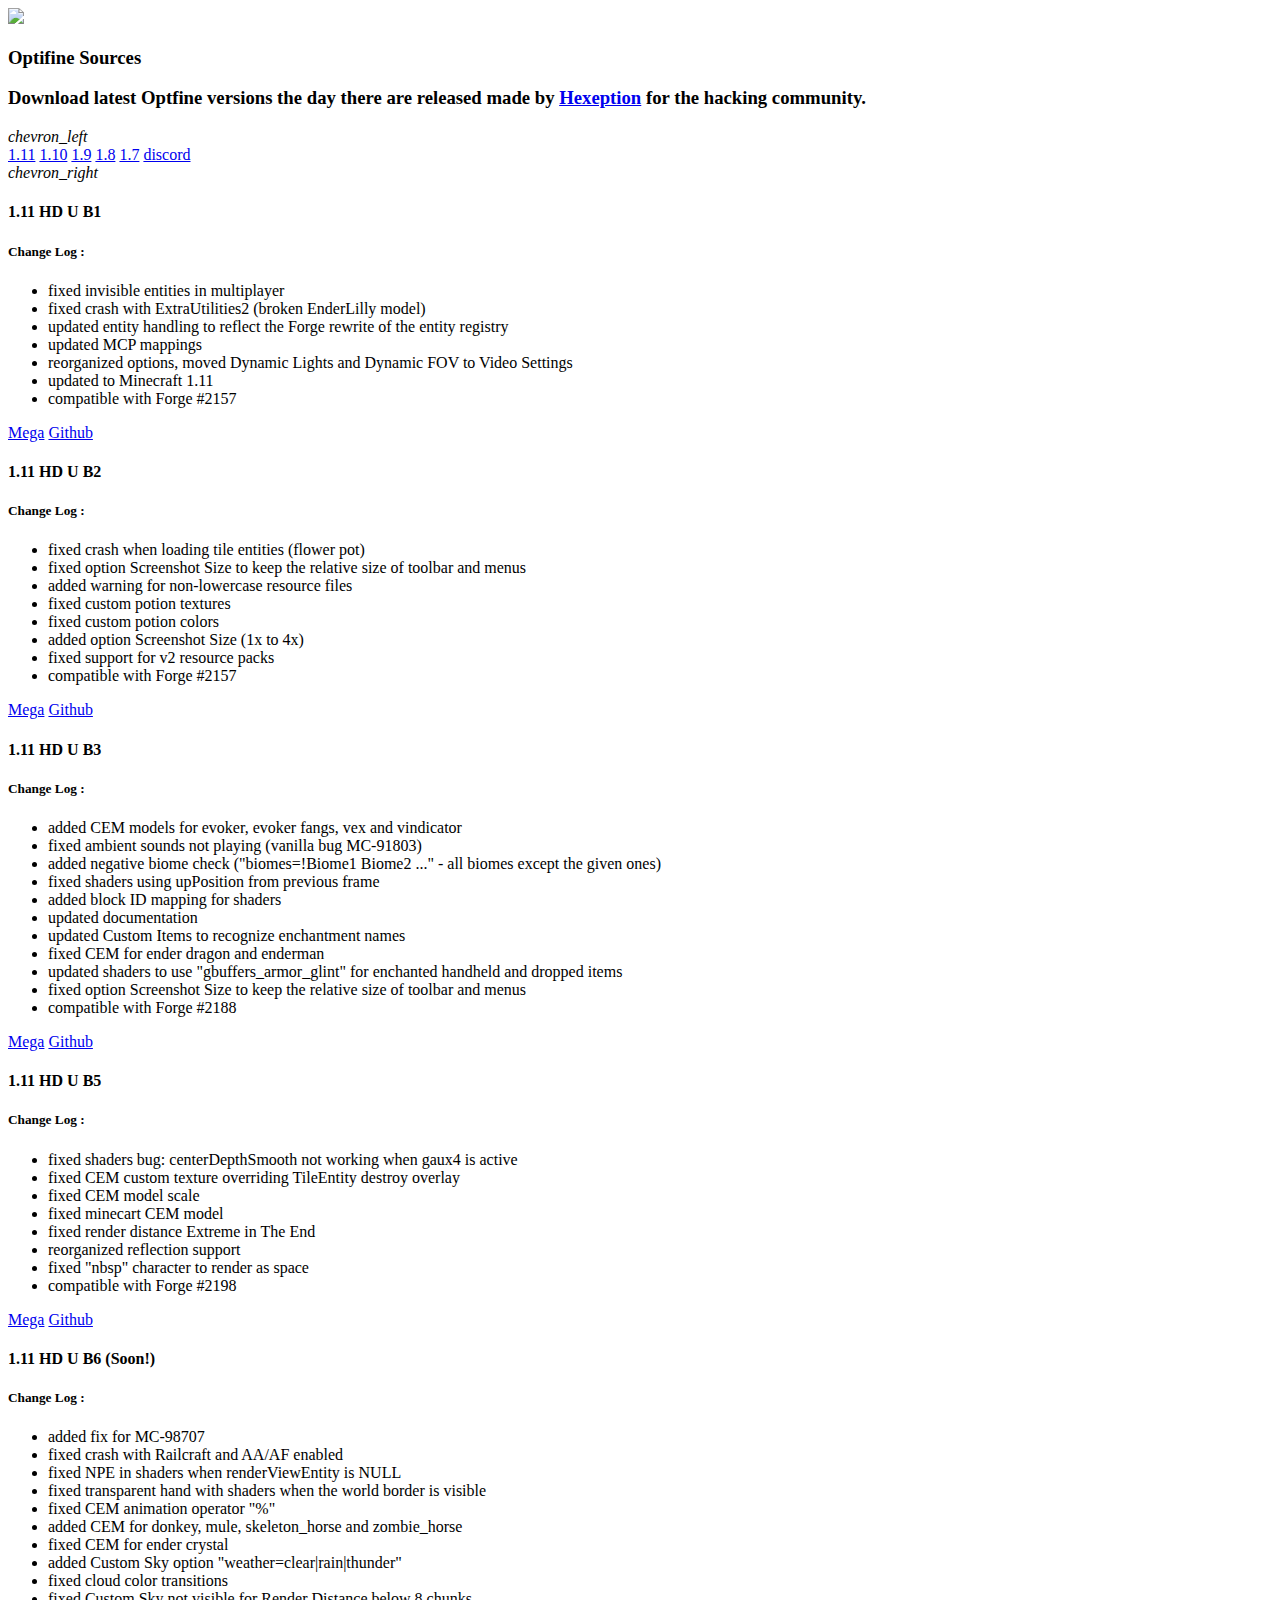
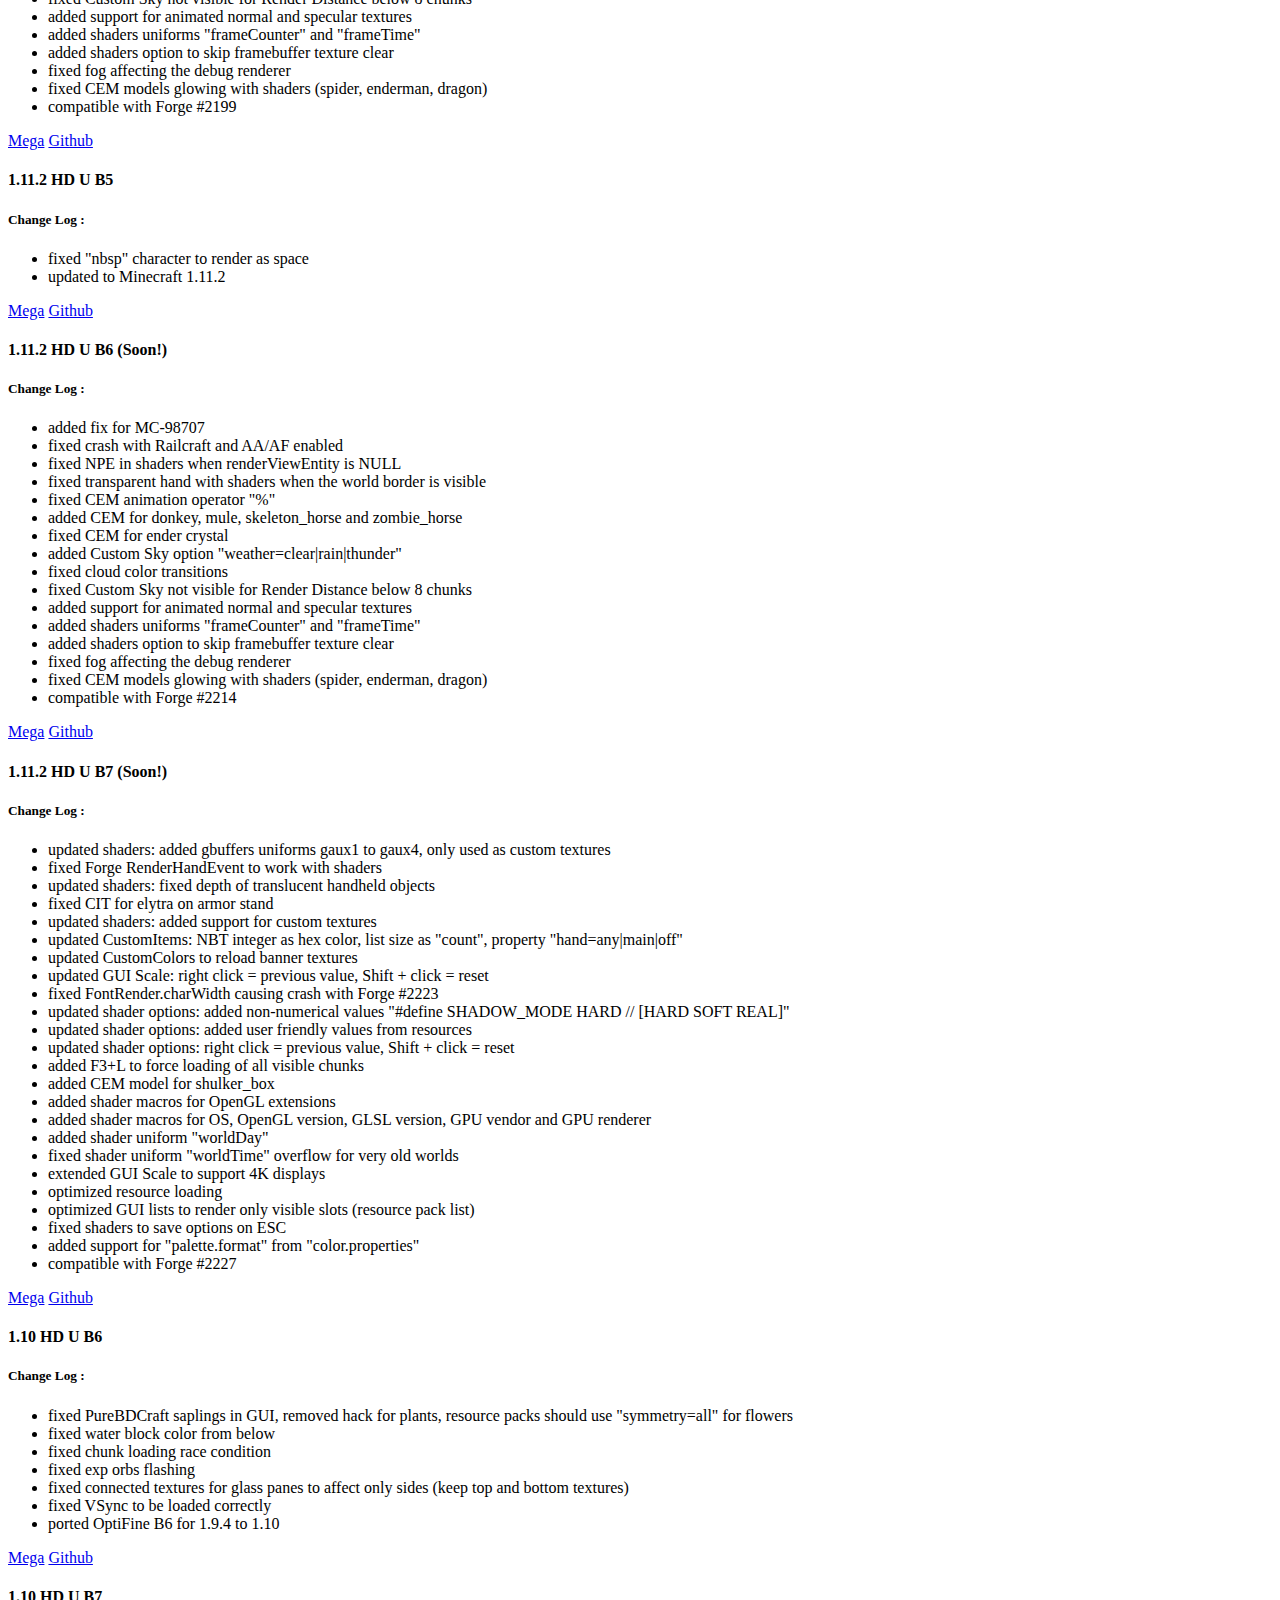
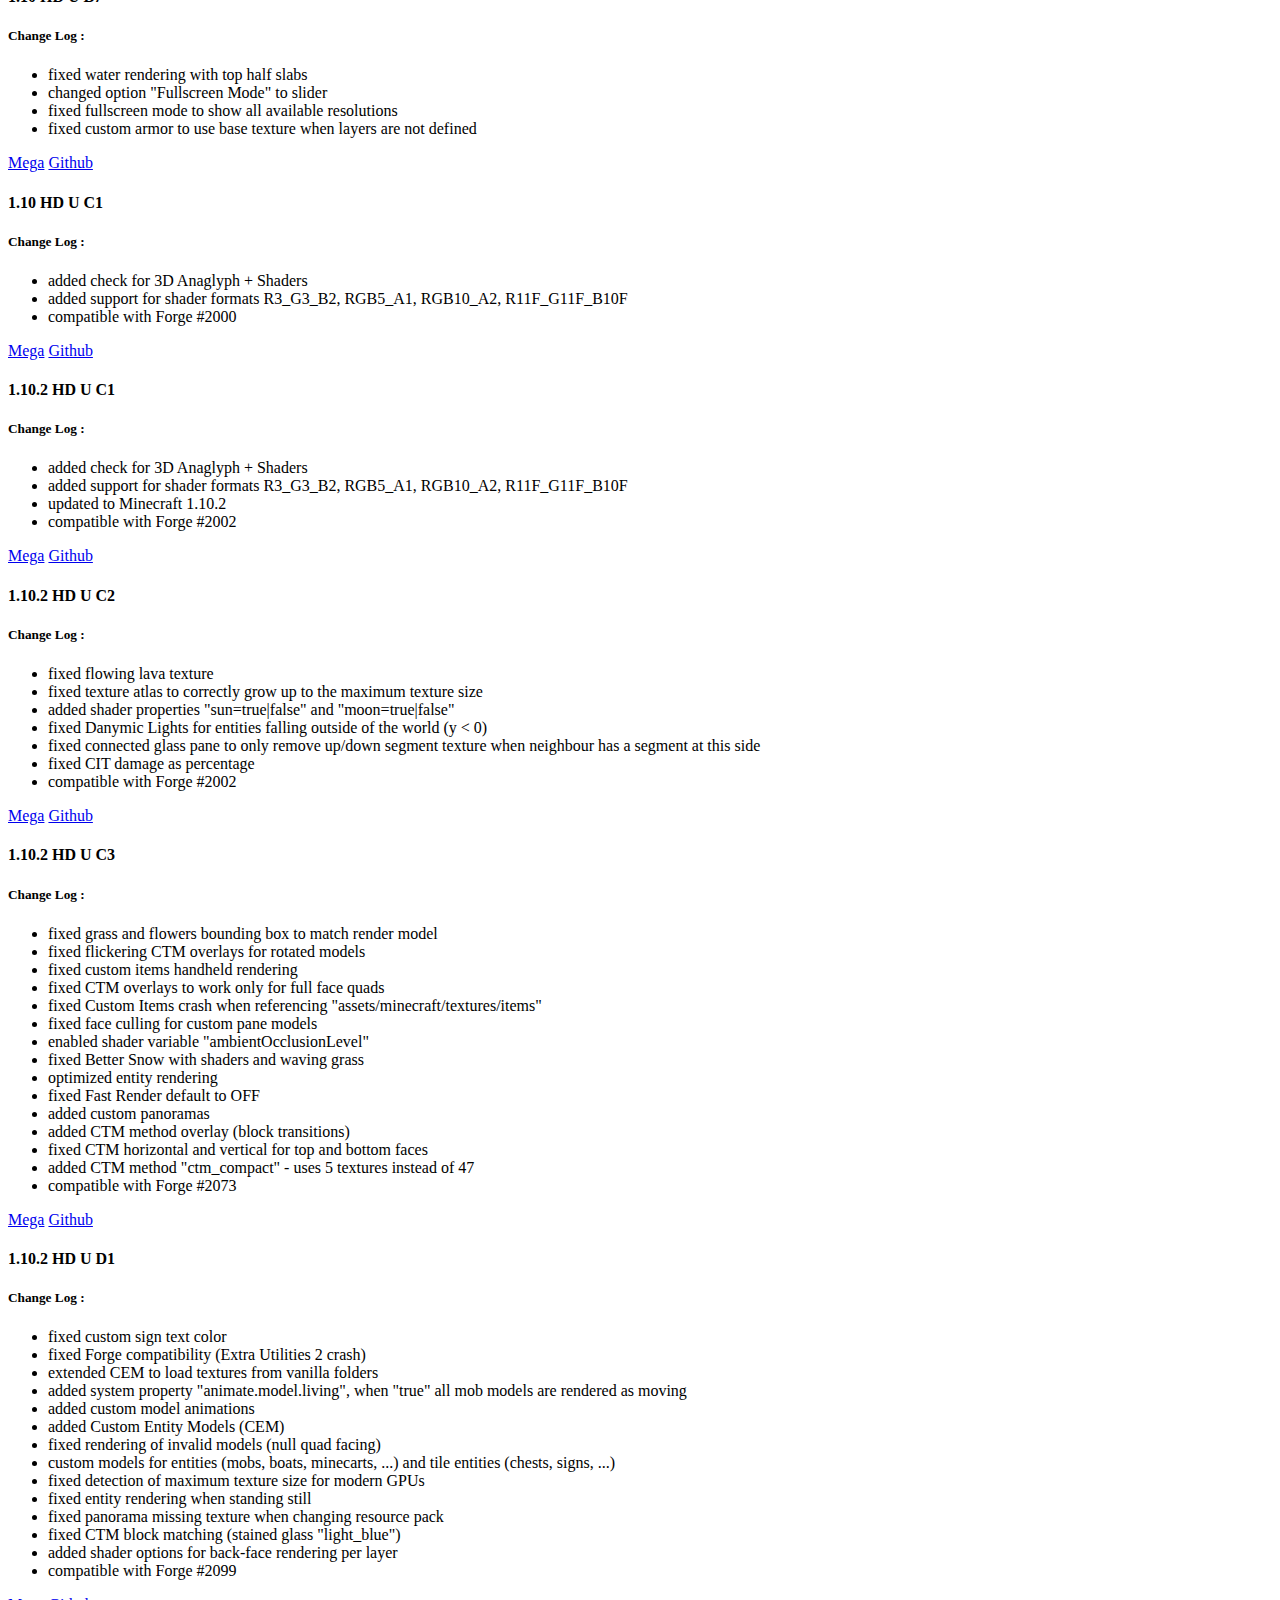
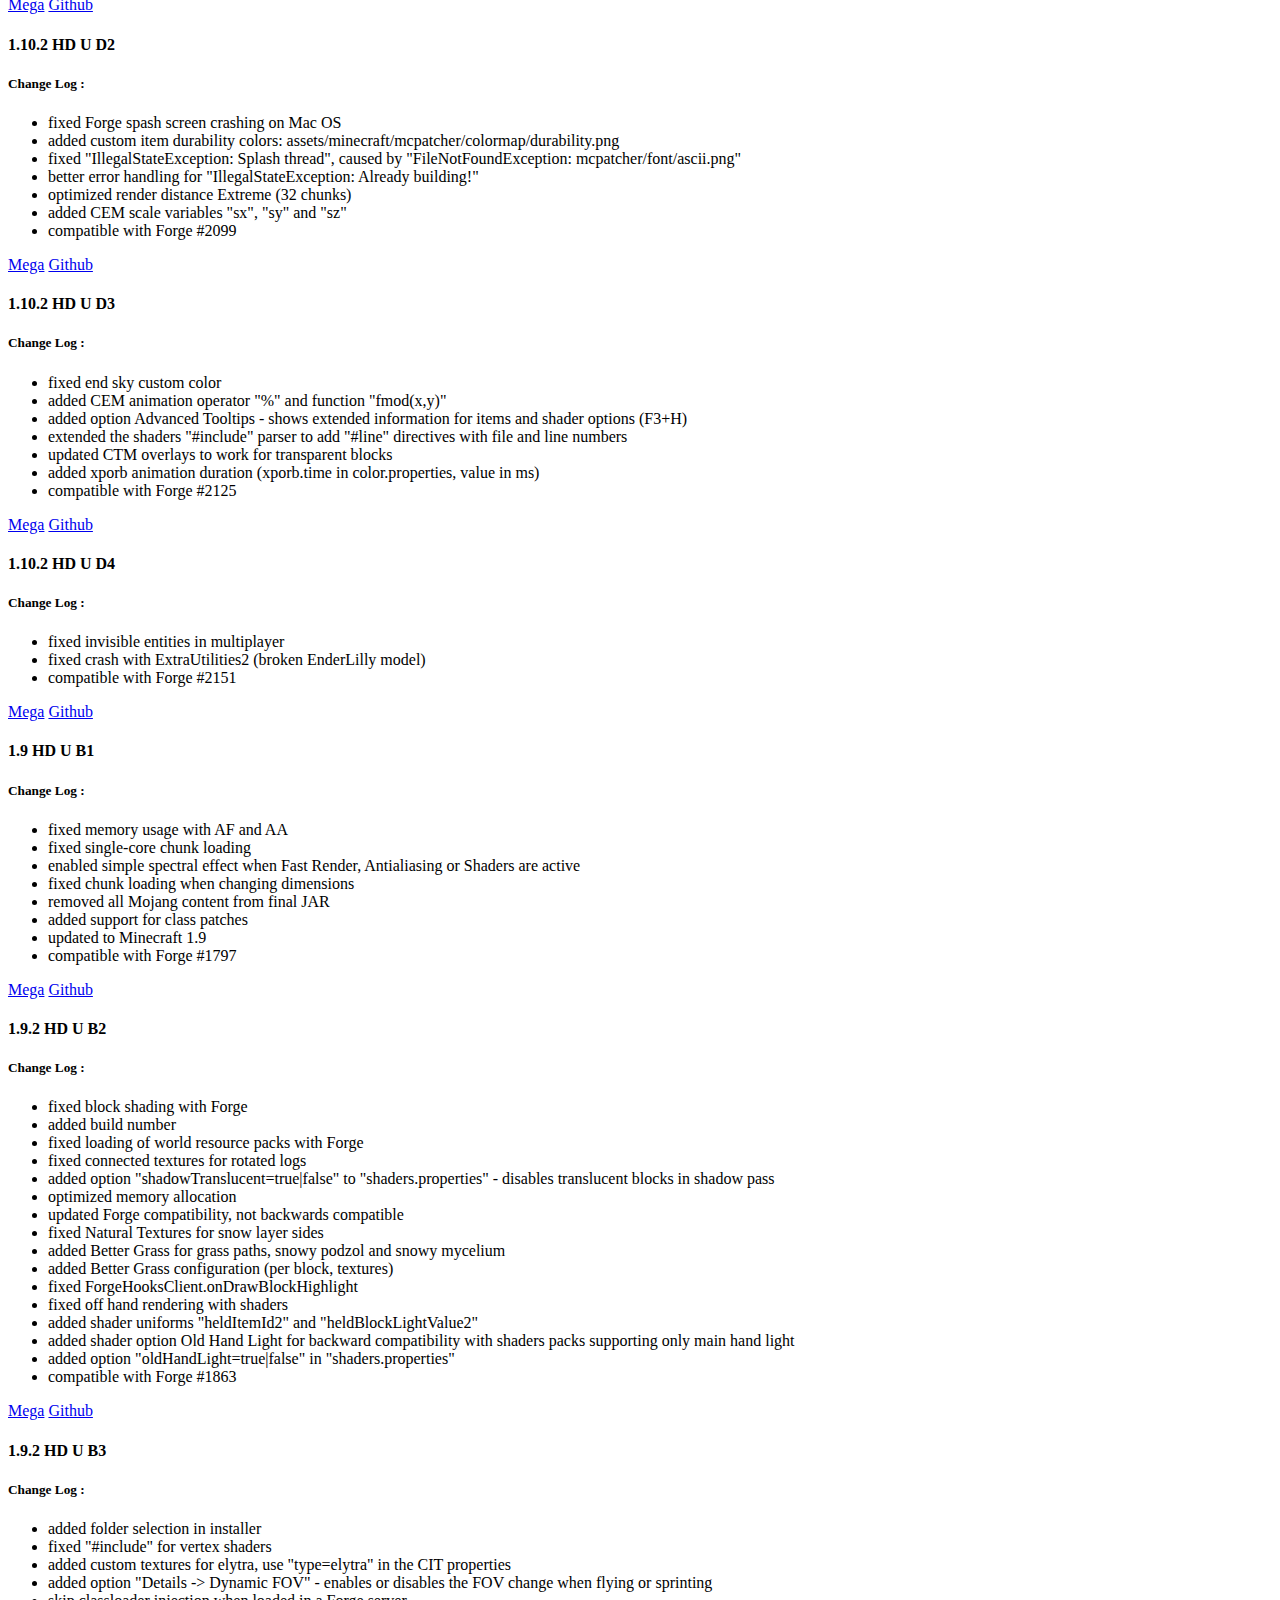
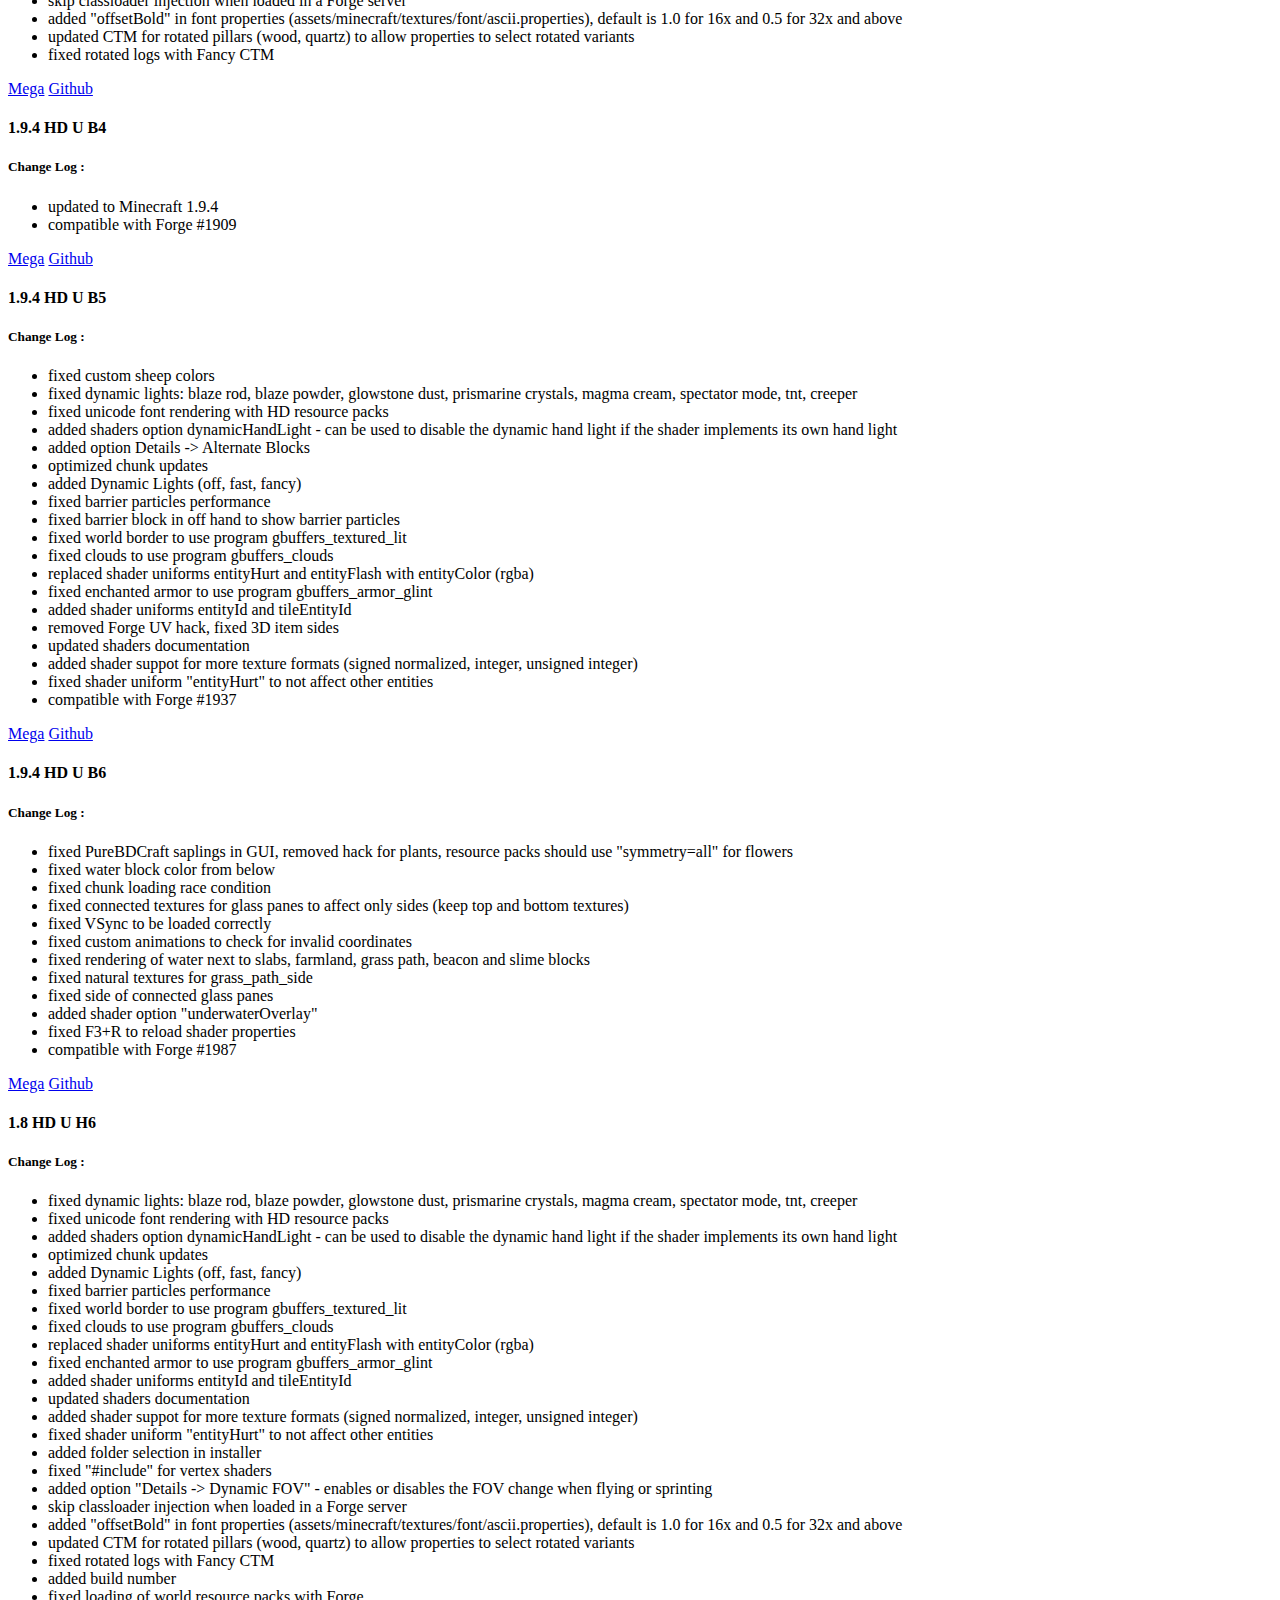
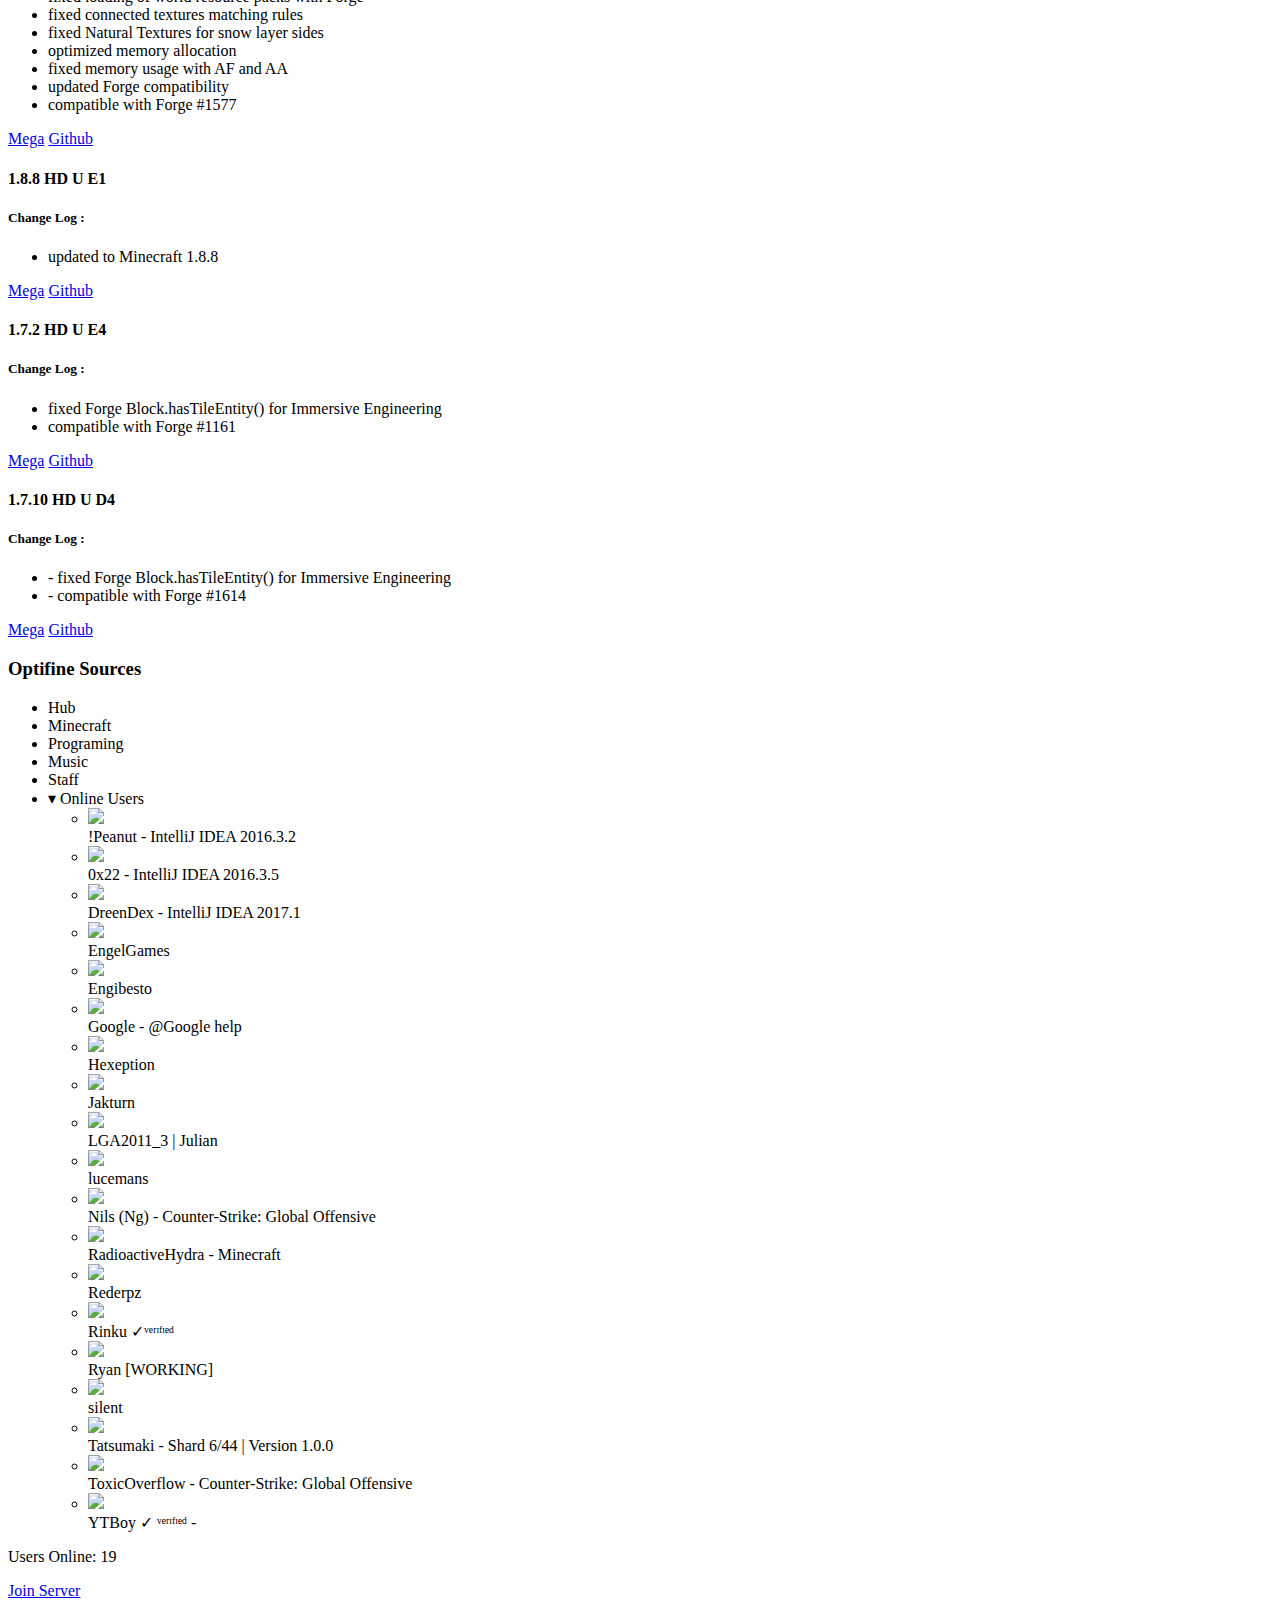
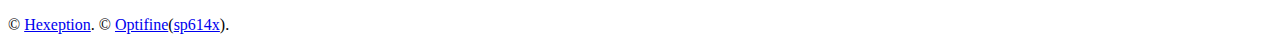
==== index.html @ 8775ce4a "Add files via upload" ====
<!DOCTYPE html>
<!-- saved from url=(0028)http://optifinesource.co.uk/ -->
<html lang="" class="mdl-js"><head><meta http-equiv="Content-Type" content="text/html; charset=UTF-8">
  
  <meta http-equiv="X-UA-Compatible" content="IE=edge">
  <meta name="description" content="">
  <meta name="viewport" content="width=device-width, initial-scale=1">
  <title>Optifine Sources</title>

  <!-- Disable tap highlight on IE -->
  <meta name="msapplication-tap-highlight" content="no">

  <!-- Web Application Manifest -->
  <link rel="manifest" href="http://optifinesource.co.uk/manifest.json">

  <!-- Add to homescreen for Chrome on Android -->
  <meta name="mobile-web-app-capable" content="yes">
  <meta name="application-name" content="Web Starter Kit">
  <link rel="icon" sizes="192x192" href="http://optifinesource.co.uk/images/touch/chrome-touch-icon-192x192.png">

  <!-- Add to homescreen for Safari on iOS -->
  <meta name="apple-mobile-web-app-capable" content="yes">
  <meta name="apple-mobile-web-app-status-bar-style" content="black">
  <meta name="apple-mobile-web-app-title" content="Web Starter Kit">
  <link rel="apple-touch-icon" href="http://optifinesource.co.uk/images/touch/apple-touch-icon.png">

  <!-- Tile icon for Win8 (144x144 + tile color) -->
  <meta name="msapplication-TileImage" content="images/touch/ms-touch-icon-144x144-precomposed.png">
  <meta name="msapplication-TileColor" content="#673AB7">

  <!-- Color the status bar on mobile devices -->
  <meta name="theme-color" content="#673AB7">

  <!-- SEO: If your mobile URL is different from the desktop URL, add a canonical link to the desktop page https://developers.google.com/webmasters/smartphone-sites/feature-phones -->
  <!--
  <link rel="canonical" href="http://www.example.com/">
  -->

  <!-- Material Design icons -->
  <link rel="stylesheet" href="./Optifine Sources_files/icon">

  <!-- Material Design Lite page styles:
  You can choose other color schemes from the CDN, more info here http://www.getmdl.io/customize/index.html
  Format: material.color1-color2.min.css, some examples:
  material.red-teal.min.css
  material.blue-orange.min.css
  material.purple-indigo.min.css
  -->
  <link rel="stylesheet" href="./Optifine Sources_files/material.deep_purple-pink.min.css">
  <!-- Your styles -->
  <link rel="stylesheet" href="./Optifine Sources_files/main.css">
<script type="text/javascript" src="./Optifine Sources_files/jquery.min.js.download"></script><link rel="stylesheet" href="./Optifine Sources_files/light.min.css" type="text/css"></head>
<body class="mdl-demo mdl-color--grey-100 mdl-color-text--grey-700 mdl-base">
<div class="mdl-layout__container has-scrolling-header"><div class="mdl-layout mdl-js-layout mdl-layout--fixed-header has-tabs is-upgraded" data-upgraded=",MaterialLayout">
  <header class="mdl-layout__header mdl-layout__header--scroll mdl-color--primary">
    <div class="mdl-layout--large-screen-only mdl-layout__header-row">
    </div>
    <div class="mdl-layout__header-row ">
      <img src="./Optifine Sources_files/logo.svg" class="logo">
      <h3 class="head"> Optifine Sources <p class="small">Download latest Optfine versions the day there are released
        made by <a href="https://twitter.com/RealHexeption">Hexeption</a> for the hacking community.</p></h3>

    </div>

    <div class="mdl-layout--large-screen-only mdl-layout__header-row">
    </div>
    <div class="mdl-layout__tab-bar-container"><div class="mdl-layout__tab-bar-button mdl-layout__tab-bar-left-button"><i class="material-icons">chevron_left</i></div><div class="mdl-layout__tab-bar mdl-js-ripple-effect mdl-color--primary-dark mdl-js-ripple-effect--ignore-events" data-upgraded=",MaterialRipple">
      <a href="http://optifinesource.co.uk/#one" class="mdl-layout__tab is-active">1.11<span class="mdl-layout__tab-ripple-container mdl-js-ripple-effect" data-upgraded=",MaterialRipple"><span class="mdl-ripple is-animating" style="width: 199.143px; height: 199.143px; transform: translate(-50%, -50%) translate(46px, 32px);"></span></span></a>
      <a href="http://optifinesource.co.uk/#two" class="mdl-layout__tab">1.10<span class="mdl-layout__tab-ripple-container mdl-js-ripple-effect" data-upgraded=",MaterialRipple"><span class="mdl-ripple is-animating" style="width: 200.716px; height: 200.716px; transform: translate(-50%, -50%) translate(42px, 41px);"></span></span></a>
      <a href="http://optifinesource.co.uk/#three" class="mdl-layout__tab">1.9<span class="mdl-layout__tab-ripple-container mdl-js-ripple-effect" data-upgraded=",MaterialRipple"><span class="mdl-ripple is-animating" style="width: 188.762px; height: 188.762px; transform: translate(-50%, -50%) translate(20px, 24px);"></span></span></a>
      <a href="http://optifinesource.co.uk/#four" class="mdl-layout__tab">1.8<span class="mdl-layout__tab-ripple-container mdl-js-ripple-effect" data-upgraded=",MaterialRipple"><span class="mdl-ripple is-animating" style="width: 188.762px; height: 188.762px; transform: translate(-50%, -50%) translate(35px, 30px);"></span></span></a>
      <a href="http://optifinesource.co.uk/#five" class="mdl-layout__tab">1.7<span class="mdl-layout__tab-ripple-container mdl-js-ripple-effect" data-upgraded=",MaterialRipple"><span class="mdl-ripple is-animating" style="width: 188.762px; height: 188.762px; transform: translate(-50%, -50%) translate(42px, 20px);"></span></span></a>
      <a href="http://optifinesource.co.uk/#discord" class="mdl-layout__tab">discord<span class="mdl-layout__tab-ripple-container mdl-js-ripple-effect" data-upgraded=",MaterialRipple"><span class="mdl-ripple"></span></span></a>
    </div><div class="mdl-layout__tab-bar-button mdl-layout__tab-bar-right-button"><i class="material-icons">chevron_right</i></div></div>

  </header>
  <main class="mdl-layout__content">

    <!--1.11-->

    <div class="mdl-layout__tab-panel is-active" id="one">
      <section class="section--center mdl-grid mdl-grid--no-spacing mdl-shadow--2dp">
        <div class="mdl-card mdl-cell mdl-cell--12-col-desktop mdl-cell--9-col-tablet mdl-cell--8-col-phone">
          <div class="mdl-card__supporting-text">
            <h4>1.11 HD U B1</h4>
            <h5>Change Log :</h5>
            <ul>
              <li> fixed invisible entities in multiplayer</li>
              <li> fixed crash with ExtraUtilities2 (broken EnderLilly model)</li>
              <li> updated entity handling to reflect the Forge rewrite of the entity registry</li>
              <li> updated MCP mappings</li>
              <li> reorganized options, moved Dynamic Lights and Dynamic FOV to Video Settings</li>
              <li> updated to Minecraft 1.11</li>
              <li> compatible with Forge #2157</li>
            </ul>
          </div>
          <div class="mdl-card__actions">
            <a href="https://mega.nz/#!CVslhYBI!eyREpZqlu3o_G-22CoekTPNjMOCAmfhO9jZG1W8cs_k" class="mdl-button">Mega</a>
            <a href="https://github.com/Hexeption/Optifine-SRC/raw/master/Optifine%20SRC%20Version%20%5B1.11%20HD%20U%20B1%5D.rar" class="mdl-button">Github</a>
          </div>
        </div>
      </section>
      <section class="section--center mdl-grid mdl-grid--no-spacing mdl-shadow--2dp">
        <div class="mdl-card mdl-cell mdl-cell--12-col-desktop mdl-cell--9-col-tablet mdl-cell--8-col-phone">
          <div class="mdl-card__supporting-text">
            <h4>1.11 HD U B2</h4>
            <h5>Change Log :</h5>
            <ul>
              <li> fixed crash when loading tile entities (flower pot)</li>
              <li> fixed option Screenshot Size to keep the relative size of toolbar and menus</li>
              <li> added warning for non-lowercase resource files</li>
              <li> fixed custom potion textures</li>
              <li> fixed custom potion colors</li>
              <li> added option Screenshot Size (1x to 4x)</li>
              <li> fixed support for v2 resource packs</li>
              <li> compatible with Forge #2157</li>
            </ul>
          </div>
          <div class="mdl-card__actions">
            <a href="https://mega.nz/#!yYUVmT5S!g8LOnhAGFd-g1O8JWHqtP_-0S7MbK9jKX-VxA5U2-jA" class="mdl-button">Mega</a>
            <a href="https://github.com/Hexeption/Optifine-SRC/raw/master/Optifine%20SRC%20Version%20%5B1.11%20HD%20U%20B2%5D.rar" class="mdl-button">Github</a>
          </div>
        </div>
      </section>
      <section class="section--center mdl-grid mdl-grid--no-spacing mdl-shadow--2dp">
        <div class="mdl-card mdl-cell mdl-cell--12-col-desktop mdl-cell--9-col-tablet mdl-cell--8-col-phone">
          <div class="mdl-card__supporting-text">
            <h4>1.11 HD U B3</h4>
            <h5>Change Log :</h5>
            <ul>
              <li> added CEM models for evoker, evoker fangs, vex and vindicator</li>
              <li> fixed ambient sounds not playing (vanilla bug MC-91803)</li>
              <li> added negative biome check ("biomes=!Biome1 Biome2 ..." - all biomes except the given ones)</li>
              <li> fixed shaders using upPosition from previous frame</li>
              <li> added block ID mapping for shaders</li>
              <li> updated documentation</li>
              <li> updated Custom Items to recognize enchantment names</li>
              <li> fixed CEM for ender dragon and enderman</li>
              <li> updated shaders to use "gbuffers_armor_glint" for enchanted handheld and dropped items</li>
              <li> fixed option Screenshot Size to keep the relative size of toolbar and menus</li>
              <li> compatible with Forge #2188</li>
            </ul>
          </div>
          <div class="mdl-card__actions">
            <a href="https://mega.nz/#!rI8UwSoR!K3NKpckfj5xelnj8y9hg_p3eKj6kVn-fWe8rK7CljAM" class="mdl-button">Mega</a>
            <a href="https://github.com/Hexeption/Optifine-SRC/raw/master/Optifine%20SRC%20Version%20%5B1.11%20HD%20U%20B3%5D.rar" class="mdl-button">Github</a>
          </div>
        </div>
      </section>
      <section class="section--center mdl-grid mdl-grid--no-spacing mdl-shadow--2dp">
        <div class="mdl-card mdl-cell mdl-cell--12-col-desktop mdl-cell--9-col-tablet mdl-cell--8-col-phone">
          <div class="mdl-card__supporting-text">
            <h4>1.11 HD U B5</h4>
            <h5>Change Log :</h5>
            <ul>
              <li> fixed shaders bug: centerDepthSmooth not working when gaux4 is active</li>
              <li> fixed CEM custom texture overriding TileEntity destroy overlay</li>
              <li> fixed CEM model scale</li>
              <li> fixed minecart CEM model</li>
              <li> fixed render distance Extreme in The End</li>
              <li> reorganized reflection support</li>
              <li> fixed "nbsp" character to render as space</li>
              <li> compatible with Forge #2198</li>
            </ul>
          </div>
          <div class="mdl-card__actions">
            <a href="https://mega.nz/#!GJ1wyRRB!Ma3-vNR8gv2OiHCEeiLsDuplN_MKu_Ia1u35Lct2bTA" class="mdl-button">Mega</a>
            <a href="https://github.com/Hexeption/Optifine-SRC/raw/master/Optifine%20SRC%20Version%20%5B1.11%20HD%20U%20B5%5D.rar" class="mdl-button">Github</a>
          </div>
        </div>
      </section>
      <section class="section--center mdl-grid mdl-grid--no-spacing mdl-shadow--2dp">
        <div class="mdl-card mdl-cell mdl-cell--12-col-desktop mdl-cell--9-col-tablet mdl-cell--8-col-phone">
          <div class="mdl-card__supporting-text">
            <h4>1.11 HD U B6 (Soon!)</h4>
            <h5>Change Log :</h5>
            <ul>
              <li> added fix for MC-98707</li>
              <li> fixed crash with Railcraft and AA/AF enabled</li>
              <li> fixed NPE in shaders when renderViewEntity is NULL</li>
              <li> fixed transparent hand with shaders when the world border is visible</li>
              <li> fixed CEM animation operator "%"</li>
              <li> added CEM for donkey, mule, skeleton_horse and zombie_horse</li>
              <li> fixed CEM for ender crystal</li>
              <li> added Custom Sky option "weather=clear|rain|thunder"</li>
              <li> fixed cloud color transitions</li>
              <li> fixed Custom Sky not visible for Render Distance below 8 chunks</li>
              <li> added support for animated normal and specular textures</li>
              <li> added shaders uniforms "frameCounter" and "frameTime"</li>
              <li> added shaders option to skip framebuffer texture clear</li>
              <li> fixed fog affecting the debug renderer</li>
              <li> fixed CEM models glowing with shaders (spider, enderman, dragon)</li>
              <li> compatible with Forge #2199</li>
            </ul>
          </div>
          <div class="mdl-card__actions">
            <a href="http://optifinesource.co.uk/#" class="mdl-button">Mega</a>
            <a href="http://optifinesource.co.uk/#" class="mdl-button">Github</a>
          </div>
        </div>
      </section>
      <section class="section--center mdl-grid mdl-grid--no-spacing mdl-shadow--2dp">
        <div class="mdl-card mdl-cell mdl-cell--12-col-desktop mdl-cell--9-col-tablet mdl-cell--8-col-phone">
          <div class="mdl-card__supporting-text">
            <h4>1.11.2 HD U B5</h4>
            <h5>Change Log :</h5>
            <ul>
              <li> fixed "nbsp" character to render as space</li>
              <li> updated to Minecraft 1.11.2</li>
            </ul>
          </div>
          <div class="mdl-card__actions">
            <a href="https://mega.nz/#!iZURFAaI!WKQedd1EfWA3WO8ZGKB6HWG3fekbjYyhMDdhBUnlSyY" class="mdl-button">Mega</a>
            <a href="https://github.com/Hexeption/Optifine-SRC/raw/master/Optifine%20SRC%20Version%20%5B1.11.2%20HD%20U%20B5%5D.rar" class="mdl-button">Github</a>
          </div>
        </div>
      </section>
      <section class="section--center mdl-grid mdl-grid--no-spacing mdl-shadow--2dp">
        <div class="mdl-card mdl-cell mdl-cell--12-col-desktop mdl-cell--9-col-tablet mdl-cell--8-col-phone">
          <div class="mdl-card__supporting-text">
            <h4>1.11.2 HD U B6 (Soon!)</h4>
            <h5>Change Log :</h5>
            <ul>
              <li> added fix for MC-98707</li>
              <li> fixed crash with Railcraft and AA/AF enabled</li>
              <li> fixed NPE in shaders when renderViewEntity is NULL</li>
              <li> fixed transparent hand with shaders when the world border is visible</li>
              <li> fixed CEM animation operator "%"</li>
              <li> added CEM for donkey, mule, skeleton_horse and zombie_horse</li>
              <li> fixed CEM for ender crystal</li>
              <li> added Custom Sky option "weather=clear|rain|thunder"</li>
              <li> fixed cloud color transitions</li>
              <li> fixed Custom Sky not visible for Render Distance below 8 chunks</li>
              <li> added support for animated normal and specular textures</li>
              <li> added shaders uniforms "frameCounter" and "frameTime"</li>
              <li> added shaders option to skip framebuffer texture clear</li>
              <li> fixed fog affecting the debug renderer</li>
              <li> fixed CEM models glowing with shaders (spider, enderman, dragon)</li>
              <li> compatible with Forge #2214</li>
            </ul>
          </div>
          <div class="mdl-card__actions">
            <a href="http://optifinesource.co.uk/#" class="mdl-button">Mega</a>
            <a href="http://optifinesource.co.uk/#" class="mdl-button">Github</a>
          </div>
        </div>
      </section>
      <section class="section--center mdl-grid mdl-grid--no-spacing mdl-shadow--2dp">
        <div class="mdl-card mdl-cell mdl-cell--12-col-desktop mdl-cell--9-col-tablet mdl-cell--8-col-phone">
          <div class="mdl-card__supporting-text">
            <h4>1.11.2 HD U B7 (Soon!)</h4>
            <h5>Change Log :</h5>
            <ul>
              <li> updated shaders: added gbuffers uniforms gaux1 to gaux4, only used as custom textures</li>
              <li> fixed Forge RenderHandEvent to work with shaders</li>
              <li> updated shaders: fixed depth of translucent handheld objects</li>
              <li> fixed CIT for elytra on armor stand</li>
              <li> updated shaders: added support for custom textures</li>
              <li> updated CustomItems: NBT integer as hex color, list size as "count", property "hand=any|main|off"
              </li>
              <li> updated CustomColors to reload banner textures</li>
              <li> updated GUI Scale: right click = previous value, Shift + click = reset</li>
              <li> fixed FontRender.charWidth causing crash with Forge #2223</li>
              <li> updated shader options: added non-numerical values "#define SHADOW_MODE HARD // [HARD SOFT REAL]"
              </li>
              <li> updated shader options: added user friendly values from resources</li>
              <li> updated shader options: right click = previous value, Shift + click = reset</li>
              <li> added F3+L to force loading of all visible chunks</li>
              <li> added CEM model for shulker_box</li>
              <li> added shader macros for OpenGL extensions</li>
              <li> added shader macros for OS, OpenGL version, GLSL version, GPU vendor and GPU renderer</li>
              <li> added shader uniform "worldDay"</li>
              <li> fixed shader uniform "worldTime" overflow for very old worlds</li>
              <li> extended GUI Scale to support 4K displays</li>
              <li> optimized resource loading</li>
              <li> optimized GUI lists to render only visible slots (resource pack list)</li>
              <li> fixed shaders to save options on ESC</li>
              <li> added support for "palette.format" from "color.properties"</li>
              <li> compatible with Forge #2227</li>
            </ul>
          </div>
          <div class="mdl-card__actions">
            <a href="http://optifinesource.co.uk/#" class="mdl-button">Mega</a>
            <a href="http://optifinesource.co.uk/#" class="mdl-button">Github</a>
          </div>
        </div>
      </section>

    </div>

    <!--1.10-->

    <div class="mdl-layout__tab-panel" id="two">
      <section class="section--center mdl-grid mdl-grid--no-spacing mdl-shadow--2dp">
        <div class="mdl-card mdl-cell mdl-cell--12-col-desktop mdl-cell--9-col-tablet mdl-cell--8-col-phone">
          <div class="mdl-card__supporting-text">
            <h4>1.10 HD U B6</h4>
            <h5>Change Log :</h5>
            <ul>
              <li> fixed PureBDCraft saplings in GUI, removed hack for plants, resource packs should use "symmetry=all"
                for flowers
              </li>
              <li> fixed water block color from below</li>
              <li> fixed chunk loading race condition</li>
              <li> fixed exp orbs flashing</li>
              <li> fixed connected textures for glass panes to affect only sides (keep top and bottom textures)</li>
              <li> fixed VSync to be loaded correctly</li>
              <li> ported OptiFine B6 for 1.9.4 to 1.10</li>
            </ul>
          </div>
          <div class="mdl-card__actions">
            <a href="https://mega.nz/#!3J8ERZoK!x16Bhzo7n23xD9vovTLebX4KK2FhGGu-T8CxPPS5mdY" class="mdl-button">Mega</a>
            <a href="https://github.com/Hexeption/Optifine-SRC/raw/master/Optifine%20SRC%20Version%20%5B1.10%20HD%20U%20B6%5D.rar" class="mdl-button">Github</a>
          </div>
        </div>
      </section>
      <section class="section--center mdl-grid mdl-grid--no-spacing mdl-shadow--2dp">
        <div class="mdl-card mdl-cell mdl-cell--12-col-desktop mdl-cell--9-col-tablet mdl-cell--8-col-phone">
          <div class="mdl-card__supporting-text">
            <h4>1.10 HD U B7</h4>
            <h5>Change Log :</h5>
            <ul>
              <li> fixed water rendering with top half slabs</li>
              <li> changed option "Fullscreen Mode" to slider</li>
              <li> fixed fullscreen mode to show all available resolutions</li>
              <li> fixed custom armor to use base texture when layers are not defined</li>
            </ul>
          </div>
          <div class="mdl-card__actions">
            <a href="https://mega.nz/#!7A1knJRa!YIzYL8mr-dfvzXmrDLrC0qm4DS5CvVCka9BpMfhEt1I" class="mdl-button">Mega</a>
            <a href="https://github.com/Hexeption/Optifine-SRC/raw/master/Optifine%20SRC%20Version%20%5B1.10%20HD%20U%20B7%5D.rar" class="mdl-button">Github</a>
          </div>
        </div>
      </section>
      <section class="section--center mdl-grid mdl-grid--no-spacing mdl-shadow--2dp">
        <div class="mdl-card mdl-cell mdl-cell--12-col-desktop mdl-cell--9-col-tablet mdl-cell--8-col-phone">
          <div class="mdl-card__supporting-text">
            <h4>1.10 HD U C1</h4>
            <h5>Change Log :</h5>
            <ul>
              <li> added check for 3D Anaglyph + Shaders</li>
              <li> added support for shader formats R3_G3_B2, RGB5_A1, RGB10_A2, R11F_G11F_B10F</li>
              <li> compatible with Forge #2000</li>
            </ul>
          </div>
          <div class="mdl-card__actions">
            <a href="https://mega.nz/#!PEVn2aYI!Hggj0hh05MAEEOJTQSd_jC1RY75psxLx9S5znMATD7w" class="mdl-button">Mega</a>
            <a href="https://github.com/Hexeption/Optifine-SRC/raw/master/Optifine%20SRC%20Version%20%5B1.10%20HD%20U%20C1%5D.rar" class="mdl-button">Github</a>
          </div>
        </div>
      </section>
      <section class="section--center mdl-grid mdl-grid--no-spacing mdl-shadow--2dp">
        <div class="mdl-card mdl-cell mdl-cell--12-col-desktop mdl-cell--9-col-tablet mdl-cell--8-col-phone">
          <div class="mdl-card__supporting-text">
            <h4>1.10.2 HD U C1</h4>
            <h5>Change Log :</h5>
            <ul>
              <li> added check for 3D Anaglyph + Shaders</li>
              <li> added support for shader formats R3_G3_B2, RGB5_A1, RGB10_A2, R11F_G11F_B10F</li>
              <li> updated to Minecraft 1.10.2</li>
              <li> compatible with Forge #2002</li>
            </ul>
          </div>
          <div class="mdl-card__actions">
            <a href="https://mega.nz/#!icNVQLrA!yDRMIBdjHzebt8LXanfb2psi7itnQbFdgsf5wkwSBcA" class="mdl-button">Mega</a>
            <a href="https://github.com/Hexeption/Optifine-SRC/raw/master/Optifine%20SRC%20Version%20%5B1.10.2%20HD%20U%20C1%5D.rar" class="mdl-button">Github</a>
          </div>
        </div>
      </section>
      <section class="section--center mdl-grid mdl-grid--no-spacing mdl-shadow--2dp">
        <div class="mdl-card mdl-cell mdl-cell--12-col-desktop mdl-cell--9-col-tablet mdl-cell--8-col-phone">
          <div class="mdl-card__supporting-text">
            <h4>1.10.2 HD U C2</h4>
            <h5>Change Log :</h5>
            <ul>
              <li> fixed flowing lava texture</li>
              <li> fixed texture atlas to correctly grow up to the maximum texture size</li>
              <li> added shader properties "sun=true|false" and "moon=true|false"</li>
              <li> fixed Danymic Lights for entities falling outside of the world (y &lt; 0)</li>
              <li> fixed connected glass pane to only remove up/down segment texture when neighbour has a segment at
                this side
              </li>
              <li> fixed CIT damage as percentage</li>
              <li> compatible with Forge #2002</li>
            </ul>
          </div>
          <div class="mdl-card__actions">
            <a href="https://mega.nz/#!KU8GiIpA!VOv7-4BnrieT8OkIx24S8uT-as4dM5KHLme0i69taYs" class="mdl-button">Mega</a>
            <a href="https://github.com/Hexeption/Optifine-SRC/raw/master/Optifine%20SRC%20Version%20%5B1.10.2%20HD%20U%20C2%5D.rar" class="mdl-button">Github</a>
          </div>
        </div>
      </section>
      <section class="section--center mdl-grid mdl-grid--no-spacing mdl-shadow--2dp">
        <div class="mdl-card mdl-cell mdl-cell--12-col-desktop mdl-cell--9-col-tablet mdl-cell--8-col-phone">
          <div class="mdl-card__supporting-text">
            <h4>1.10.2 HD U C3</h4>
            <h5>Change Log :</h5>
            <ul>
              <li> fixed grass and flowers bounding box to match render model</li>
              <li> fixed flickering CTM overlays for rotated models</li>
              <li> fixed custom items handheld rendering</li>
              <li> fixed CTM overlays to work only for full face quads</li>
              <li> fixed Custom Items crash when referencing "assets/minecraft/textures/items"</li>
              <li> fixed face culling for custom pane models</li>
              <li> enabled shader variable "ambientOcclusionLevel"</li>
              <li> fixed Better Snow with shaders and waving grass</li>
              <li> optimized entity rendering</li>
              <li> fixed Fast Render default to OFF</li>
              <li> added custom panoramas</li>
              <li> added CTM method overlay (block transitions)</li>
              <li> fixed CTM horizontal and vertical for top and bottom faces</li>
              <li> added CTM method "ctm_compact" - uses 5 textures instead of 47</li>
              <li> compatible with Forge #2073</li>
            </ul>
          </div>
          <div class="mdl-card__actions">
            <a href="https://mega.nz/#!uQ8giAgB!rOcjay1nhnWbo0gJWYATmqWhmaTIiF_RUNfvaRU38fw" class="mdl-button">Mega</a>
            <a href="https://github.com/Hexeption/Optifine-SRC/raw/master/Optifine%20SRC%20Version%20%5B1.10.2%20HD%20U%20C3%5D.rar" class="mdl-button">Github</a>
          </div>
        </div>
      </section>
      <section class="section--center mdl-grid mdl-grid--no-spacing mdl-shadow--2dp">
        <div class="mdl-card mdl-cell mdl-cell--12-col-desktop mdl-cell--9-col-tablet mdl-cell--8-col-phone">
          <div class="mdl-card__supporting-text">
            <h4>1.10.2 HD U D1</h4>
            <h5>Change Log :</h5>
            <ul>
              <li> fixed custom sign text color</li>
              <li> fixed Forge compatibility (Extra Utilities 2 crash)</li>
              <li> extended CEM to load textures from vanilla folders</li>
              <li> added system property "animate.model.living", when "true" all mob models are rendered as moving</li>
              <li> added custom model animations</li>
              <li> added Custom Entity Models (CEM)</li>
              <li> fixed rendering of invalid models (null quad facing)</li>
              <li> custom models for entities (mobs, boats, minecarts, ...) and tile entities (chests, signs, ...)</li>
              <li> fixed detection of maximum texture size for modern GPUs</li>
              <li> fixed entity rendering when standing still</li>
              <li> fixed panorama missing texture when changing resource pack</li>
              <li> fixed CTM block matching (stained glass "light_blue")</li>
              <li> added shader options for back-face rendering per layer</li>
              <li> compatible with Forge #2099</li>
            </ul>
          </div>
          <div class="mdl-card__actions">
            <a href="https://mega.nz/#!qdtlHarT!LS5YnDBD_jgYdJPBYzAisP2UW2SxKQ1uKItfWC7PBs8" class="mdl-button">Mega</a>
            <a href="https://github.com/Hexeption/Optifine-SRC/raw/master/Optifine%20SRC%20Version%20%5B1.10.2%20HD%20U%20D1%5D.rar" class="mdl-button">Github</a>
          </div>
        </div>
      </section>
      <section class="section--center mdl-grid mdl-grid--no-spacing mdl-shadow--2dp">
        <div class="mdl-card mdl-cell mdl-cell--12-col-desktop mdl-cell--9-col-tablet mdl-cell--8-col-phone">
          <div class="mdl-card__supporting-text">
            <h4>1.10.2 HD U D2</h4>
            <h5>Change Log :</h5>
            <ul>
              <li> fixed Forge spash screen crashing on Mac OS</li>
              <li> added custom item durability colors: assets/minecraft/mcpatcher/colormap/durability.png</li>
              <li> fixed "IllegalStateException: Splash thread", caused by "FileNotFoundException:
                mcpatcher/font/ascii.png"
              </li>
              <li> better error handling for "IllegalStateException: Already building!"</li>
              <li> optimized render distance Extreme (32 chunks)</li>
              <li> added CEM scale variables "sx", "sy" and "sz"</li>
              <li> compatible with Forge #2099</li>
            </ul>
          </div>
          <div class="mdl-card__actions">
            <a href="https://mega.nz/#!6QsS3STK!v2ngta-yFS65kArLjjR5_fSK4lsKhhLSW3jUh9tskiw" class="mdl-button">Mega</a>
            <a href="https://github.com/Hexeption/Optifine-SRC/raw/master/Optifine%20SRC%20Version%20%5B1.10.2%20HD%20U%20D2%5D.rar" class="mdl-button">Github</a>
          </div>
        </div>
      </section>
      <section class="section--center mdl-grid mdl-grid--no-spacing mdl-shadow--2dp">
        <div class="mdl-card mdl-cell mdl-cell--12-col-desktop mdl-cell--9-col-tablet mdl-cell--8-col-phone">
          <div class="mdl-card__supporting-text">
            <h4>1.10.2 HD U D3</h4>
            <h5>Change Log :</h5>
            <ul>
              <li> fixed end sky custom color</li>
              <li> added CEM animation operator "%" and function "fmod(x,y)"</li>
              <li> added option Advanced Tooltips - shows extended information for items and shader options (F3+H)</li>
              <li> extended the shaders "#include" parser to add "#line" directives with file and line numbers</li>
              <li> updated CTM overlays to work for transparent blocks</li>
              <li> added xporb animation duration (xporb.time in color.properties, value in ms)</li>
              <li> compatible with Forge #2125</li>
            </ul>
          </div>
          <div class="mdl-card__actions">
            <a href="https://mega.nz/#!CE8CTb5B!pFQGMRdov9Odej3p1pGxUrK_G1zgnb3tBh2prZUn4_4" class="mdl-button">Mega</a>
            <a href="https://github.com/Hexeption/Optifine-SRC/raw/master/Optifine%20SRC%20Version%20%5B1.10.2%20HD%20U%20D3%5D.rar" class="mdl-button">Github</a>
          </div>
        </div>
      </section>
      <section class="section--center mdl-grid mdl-grid--no-spacing mdl-shadow--2dp">
        <div class="mdl-card mdl-cell mdl-cell--12-col-desktop mdl-cell--9-col-tablet mdl-cell--8-col-phone">
          <div class="mdl-card__supporting-text">
            <h4>1.10.2 HD U D4</h4>
            <h5>Change Log :</h5>
            <ul>
              <li> fixed invisible entities in multiplayer</li>
              <li> fixed crash with ExtraUtilities2 (broken EnderLilly model)</li>
              <li> compatible with Forge #2151</li>
            </ul>
          </div>
          <div class="mdl-card__actions">
            <a href="https://mega.nz/#!eJsQFIba!cHrOfpkrgce2LrNlM8S8vj2AbeSZ5EEgDamM3GaMCv8" class="mdl-button">Mega</a>
            <a href="https://github.com/Hexeption/Optifine-SRC/raw/master/Optifine%20SRC%20Version%20%5B1.10.2%20HD%20U%20D4%5D.rar" class="mdl-button">Github</a>
          </div>
        </div>
      </section>
    </div>

    <!--1.9-->

    <div class="mdl-layout__tab-panel" id="three">
      <section class="section--center mdl-grid mdl-grid--no-spacing mdl-shadow--2dp">
        <div class="mdl-card mdl-cell mdl-cell--12-col-desktop mdl-cell--9-col-tablet mdl-cell--8-col-phone">
          <div class="mdl-card__supporting-text">
            <h4>1.9 HD U B1</h4>
            <h5>Change Log :</h5>
            <ul>
              <li> fixed memory usage with AF and AA</li>
              <li> fixed single-core chunk loading</li>
              <li> enabled simple spectral effect when Fast Render, Antialiasing or Shaders are active</li>
              <li> fixed chunk loading when changing dimensions</li>
              <li> removed all Mojang content from final JAR</li>
              <li> added support for class patches</li>
              <li> updated to Minecraft 1.9</li>
              <li> compatible with Forge #1797</li>
            </ul>
          </div>
          <div class="mdl-card__actions">
            <a href="https://mega.nz/#!nFEBGRoC!iIKqcejiU-SKjW2oOmUXkw_M7SCryVlWWc-nnueLb6U" class="mdl-button">Mega</a>
            <a href="https://github.com/Hexeption/Optifine-SRC/raw/master/Optifine%20SRC%20Version%20%5B1.9.0%20HD%20U%20B1%5D.rar" class="mdl-button">Github</a>
          </div>
        </div>
      </section>
      <section class="section--center mdl-grid mdl-grid--no-spacing mdl-shadow--2dp">
        <div class="mdl-card mdl-cell mdl-cell--12-col-desktop mdl-cell--9-col-tablet mdl-cell--8-col-phone">
          <div class="mdl-card__supporting-text">
            <h4>1.9.2 HD U B2</h4>
            <h5>Change Log :</h5>
            <ul>
              <li> fixed block shading with Forge</li>
              <li> added build number</li>
              <li> fixed loading of world resource packs with Forge</li>
              <li> fixed connected textures for rotated logs</li>
              <li> added option "shadowTranslucent=true|false" to "shaders.properties" - disables translucent blocks in
                shadow pass
              </li>
              <li> optimized memory allocation</li>
              <li> updated Forge compatibility, not backwards compatible</li>
              <li> fixed Natural Textures for snow layer sides</li>
              <li> added Better Grass for grass paths, snowy podzol and snowy mycelium</li>
              <li> added Better Grass configuration (per block, textures)</li>
              <li> fixed ForgeHooksClient.onDrawBlockHighlight</li>
              <li> fixed off hand rendering with shaders</li>
              <li> added shader uniforms "heldItemId2" and "heldBlockLightValue2"</li>
              <li> added shader option Old Hand Light for backward compatibility with shaders packs supporting only main
                hand light
              </li>
              <li> added option "oldHandLight=true|false" in "shaders.properties"</li>
              <li> compatible with Forge #1863</li>
            </ul>
          </div>
          <div class="mdl-card__actions">
            <a href="https://mega.nz/#!bZVTFI5B!-VZpVX335m9ANIfZs-0GQztZEan-OS8MHYP2D77FsKI" class="mdl-button">Mega</a>
            <a href="https://github.com/Hexeption/Optifine-SRC/raw/master/Optifine%20SRC%20Version%20%5B1.9.2%20HD%20U%20B2%5D.rar" class="mdl-button">Github</a>
          </div>
        </div>
      </section>
      <section class="section--center mdl-grid mdl-grid--no-spacing mdl-shadow--2dp">
        <div class="mdl-card mdl-cell mdl-cell--12-col-desktop mdl-cell--9-col-tablet mdl-cell--8-col-phone">
          <div class="mdl-card__supporting-text">
            <h4>1.9.2 HD U B3</h4>
            <h5>Change Log :</h5>
            <ul>
              <li> added folder selection in installer</li>
              <li> fixed "#include" for vertex shaders</li>
              <li> added custom textures for elytra, use "type=elytra" in the CIT properties</li>
              <li> added option "Details -&gt; Dynamic FOV" - enables or disables the FOV change when flying or sprinting
              </li>
              <li> skip classloader injection when loaded in a Forge server</li>
              <li> added "offsetBold" in font properties (assets/minecraft/textures/font/ascii.properties), default is
                1.0 for 16x and 0.5 for 32x and above
              </li>
              <li> updated CTM for rotated pillars (wood, quartz) to allow properties to select rotated variants</li>
              <li> fixed rotated logs with Fancy CTM</li>
            </ul>
          </div>
          <div class="mdl-card__actions">
            <a href="https://mega.nz/#!eAMwVAoD!WfYHhM7lfpRKyn3n84poQ9qOgj5jLiEcyKhnrYP8Sak" class="mdl-button">Mega</a>
            <a href="https://github.com/Hexeption/Optifine-SRC/raw/master/Optifine%20SRC%20Version%20%5B1.9.2%20HD%20U%20B3%5D.rar" class="mdl-button">Github</a>
          </div>
        </div>
      </section>
      <section class="section--center mdl-grid mdl-grid--no-spacing mdl-shadow--2dp">
        <div class="mdl-card mdl-cell mdl-cell--12-col-desktop mdl-cell--9-col-tablet mdl-cell--8-col-phone">
          <div class="mdl-card__supporting-text">
            <h4>1.9.4 HD U B4</h4>
            <h5>Change Log :</h5>
            <ul>
              <li> updated to Minecraft 1.9.4</li>
              <li> compatible with Forge #1909</li>
            </ul>
          </div>
          <div class="mdl-card__actions">
            <a href="https://mega.nz/#!OZ0ggAxQ!u2yzSzfYD-LrNwXNj9Ww-cCdfF6IpVh753foWdyk2GI" class="mdl-button">Mega</a>
            <a href="https://github.com/Hexeption/Optifine-SRC/raw/master/Optifine%20SRC%20Version%20%5B1.9.4%20HD%20U%20B4%5D.rar" class="mdl-button">Github</a>
          </div>
        </div>
      </section>
      <section class="section--center mdl-grid mdl-grid--no-spacing mdl-shadow--2dp">
        <div class="mdl-card mdl-cell mdl-cell--12-col-desktop mdl-cell--9-col-tablet mdl-cell--8-col-phone">
          <div class="mdl-card__supporting-text">
            <h4>1.9.4 HD U B5</h4>
            <h5>Change Log :</h5>
            <ul>
              <li> fixed custom sheep colors</li>
              <li> fixed dynamic lights: blaze rod, blaze powder, glowstone dust, prismarine crystals, magma cream,
                spectator mode, tnt, creeper
              </li>
              <li> fixed unicode font rendering with HD resource packs</li>
              <li> added shaders option dynamicHandLight - can be used to disable the dynamic hand light if the shader
                implements its own hand light
              </li>
              <li> added option Details -&gt; Alternate Blocks</li>
              <li> optimized chunk updates</li>
              <li> added Dynamic Lights (off, fast, fancy)</li>
              <li> fixed barrier particles performance</li>
              <li> fixed barrier block in off hand to show barrier particles</li>
              <li> fixed world border to use program gbuffers_textured_lit</li>
              <li> fixed clouds to use program gbuffers_clouds</li>
              <li> replaced shader uniforms entityHurt and entityFlash with entityColor (rgba)</li>
              <li> fixed enchanted armor to use program gbuffers_armor_glint</li>
              <li> added shader uniforms entityId and tileEntityId</li>
              <li> removed Forge UV hack, fixed 3D item sides</li>
              <li> updated shaders documentation</li>
              <li> added shader suppot for more texture formats (signed normalized, integer, unsigned integer)</li>
              <li> fixed shader uniform "entityHurt" to not affect other entities</li>
              <li> compatible with Forge #1937</li>
            </ul>
          </div>
          <div class="mdl-card__actions">
            <a href="https://mega.nz/#!LRsWQZjA!Fs6pAL1OPS0-5kF0nPjPqJjOgYbax_TerA-xeLWZoRI" class="mdl-button">Mega</a>
            <a href="https://github.com/Hexeption/Optifine-SRC/raw/master/Optifine%20SRC%20Version%20%5B1.9.4%20HD%20U%20B5%5D.rar" class="mdl-button">Github</a>
          </div>
        </div>
      </section>
      <section class="section--center mdl-grid mdl-grid--no-spacing mdl-shadow--2dp">
        <div class="mdl-card mdl-cell mdl-cell--12-col-desktop mdl-cell--9-col-tablet mdl-cell--8-col-phone">
          <div class="mdl-card__supporting-text">
            <h4>1.9.4 HD U B6</h4>
            <h5>Change Log :</h5>
            <ul>
              <li> fixed PureBDCraft saplings in GUI, removed hack for plants, resource packs should use "symmetry=all"
                for flowers
              </li>
              <li> fixed water block color from below</li>
              <li> fixed chunk loading race condition</li>
              <li> fixed connected textures for glass panes to affect only sides (keep top and bottom textures)</li>
              <li> fixed VSync to be loaded correctly</li>
              <li> fixed custom animations to check for invalid coordinates</li>
              <li> fixed rendering of water next to slabs, farmland, grass path, beacon and slime blocks</li>
              <li> fixed natural textures for grass_path_side</li>
              <li> fixed side of connected glass panes</li>
              <li> added shader option "underwaterOverlay"</li>
              <li> fixed F3+R to reload shader properties</li>
              <li> compatible with Forge #1987</li>
            </ul>
          </div>
          <div class="mdl-card__actions">
            <a href="https://mega.nz/#!3Vk0labR!o0r6uURRRz9312d9Z_QqxTYNodkOaNqaZI1cd1b6VOc" class="mdl-button">Mega</a>
            <a href="https://github.com/Hexeption/Optifine-SRC/raw/master/Optifine%20SRC%20Version%20%5B1.9.4%20HD%20U%20B6%5D.rar" class="mdl-button">Github</a>
          </div>
        </div>
      </section>
    </div>

    <!--1.8-->

    <div class="mdl-layout__tab-panel" id="four">
      <section class="section--center mdl-grid mdl-grid--no-spacing mdl-shadow--2dp">
        <div class="mdl-card mdl-cell mdl-cell--12-col-desktop mdl-cell--9-col-tablet mdl-cell--8-col-phone">
          <div class="mdl-card__supporting-text">
            <h4>1.8 HD U H6</h4>
            <h5>Change Log :</h5>
            <ul>
              <li> fixed dynamic lights: blaze rod, blaze powder, glowstone dust, prismarine crystals, magma cream,
                spectator mode, tnt, creeper
              </li>
              <li> fixed unicode font rendering with HD resource packs</li>
              <li> added shaders option dynamicHandLight - can be used to disable the dynamic hand light if the shader
                implements its own hand light
              </li>
              <li> optimized chunk updates</li>
              <li> added Dynamic Lights (off, fast, fancy)</li>
              <li> fixed barrier particles performance</li>
              <li> fixed world border to use program gbuffers_textured_lit</li>
              <li> fixed clouds to use program gbuffers_clouds</li>
              <li> replaced shader uniforms entityHurt and entityFlash with entityColor (rgba)</li>
              <li> fixed enchanted armor to use program gbuffers_armor_glint</li>
              <li> added shader uniforms entityId and tileEntityId</li>
              <li> updated shaders documentation</li>
              <li> added shader suppot for more texture formats (signed normalized, integer, unsigned integer)</li>
              <li> fixed shader uniform "entityHurt" to not affect other entities</li>
              <li> added folder selection in installer</li>
              <li> fixed "#include" for vertex shaders</li>
              <li> added option "Details -&gt; Dynamic FOV" - enables or disables the FOV change when flying or sprinting
              </li>
              <li> skip classloader injection when loaded in a Forge server</li>
              <li> added "offsetBold" in font properties (assets/minecraft/textures/font/ascii.properties), default is
                1.0 for 16x and 0.5 for 32x and above
              </li>
              <li> updated CTM for rotated pillars (wood, quartz) to allow properties to select rotated variants</li>
              <li> fixed rotated logs with Fancy CTM</li>
              <li> added build number</li>
              <li> fixed loading of world resource packs with Forge</li>
              <li> fixed connected textures matching rules</li>
              <li> fixed Natural Textures for snow layer sides</li>
              <li> optimized memory allocation</li>
              <li> fixed memory usage with AF and AA</li>
              <li> updated Forge compatibility</li>
              <li> compatible with Forge #1577</li>
            </ul>
          </div>
          <div class="mdl-card__actions">
            <a href="https://mega.nz/#!OMMjlRDa!4CjpH6PYVT1erJtiwKKWp3rc7VLkLW3CfKux4-LlQjg" class="mdl-button">Mega</a>
            <a href="https://github.com/Hexeption/Optifine-SRC/raw/master/Optifine%20SRC%20Version%20%5B1.8%20HD%20U%20H6%5D.rar" class="mdl-button">Github</a>
          </div>
        </div>
      </section>
      <section class="section--center mdl-grid mdl-grid--no-spacing mdl-shadow--2dp">
        <div class="mdl-card mdl-cell mdl-cell--12-col-desktop mdl-cell--9-col-tablet mdl-cell--8-col-phone">
          <div class="mdl-card__supporting-text">
            <h4>1.8.8 HD U E1</h4>
            <h5>Change Log :</h5>
            <ul>
              <li> updated to Minecraft 1.8.8</li>
            </ul>
          </div>
          <div class="mdl-card__actions">
            <a href="https://mega.nz/#!iE10jS4D!zaC_BBvnuEtKA9nYgvQohqdifYad9-VKd14cMPuWE4E" class="mdl-button">Mega</a>
            <a href="https://github.com/Hexeption/Optifine-SRC/raw/master/Optifine%20SRC%20Version%20%5B1.8.8%20HD%20U%20E1%5D.rar" class="mdl-button">Github</a>
          </div>
        </div>
      </section>
    </div>

    <!--1.7-->

    <div class="mdl-layout__tab-panel" id="five">
      <section class="section--center mdl-grid mdl-grid--no-spacing mdl-shadow--2dp">
        <div class="mdl-card mdl-cell mdl-cell--12-col-desktop mdl-cell--9-col-tablet mdl-cell--8-col-phone">
          <div class="mdl-card__supporting-text">
            <h4>1.7.2 HD U E4</h4>
            <h5>Change Log :</h5>
            <ul>
              <li> fixed Forge Block.hasTileEntity() for Immersive Engineering</li>
              <li> compatible with Forge #1161</li>
            </ul>
          </div>
          <div class="mdl-card__actions">
            <a href="https://mega.nz/#!CUMxwawK!J4dcCN7DF5NeqPtPDndoSpMM0jkR7XDsGWCBPauwPvg" class="mdl-button">Mega</a>
            <a href="https://github.com/Hexeption/Optifine-SRC/raw/master/Optifine%20SRC%20Version%20%5B1.7.2%20HD%20U%20E4%5D.rar" class="mdl-button">Github</a>
          </div>
        </div>
      </section>
      <section class="section--center mdl-grid mdl-grid--no-spacing mdl-shadow--2dp">
        <div class="mdl-card mdl-cell mdl-cell--12-col-desktop mdl-cell--9-col-tablet mdl-cell--8-col-phone">
          <div class="mdl-card__supporting-text">
            <h4>1.7.10 HD U D4</h4>
            <h5>Change Log :</h5>
            <ul>
              <li> - fixed Forge Block.hasTileEntity() for Immersive Engineering</li>
              <li> - compatible with Forge #1614</li>
            </ul>
          </div>
          <div class="mdl-card__actions">
            <a href="https://mega.nz/#!DZUjAZID!r8bAEYeVw0cs9B-9Om-Mz-7XWXBU3uN_YE8ajO0Ctoc" class="mdl-button">Mega</a>
            <a href="https://github.com/Hexeption/Optifine-SRC/raw/master/Optifine%20SRC%20Version%20%5B1.7.10%20HD%20U%20D4%5D.rar" class="mdl-button">Github</a>
          </div>
        </div>
      </section>
    </div>

    <!--Discord-->

    <div class="mdl-layout__tab-panel " id="discord">
      <section class="section--center mdl-grid mdl-grid--no-spacing mdl-shadow--2dp">
        <div class=" mdl-cell mdl-cell--12-col-desktop mdl-cell--9-col-tablet mdl-cell--8-col-phone">
          <div class="discord-widget" version="1.0"><div class="discord-title"><h3>Optifine Sources</h3></div><ul class="discord-tree"><li class="discord-channel">Hub</li><ul class="discord-userlist"></ul><li class="discord-channel">Minecraft</li><ul class="discord-userlist"></ul><li class="discord-channel">Programing</li><ul class="discord-userlist"></ul><li class="discord-channel">Music</li><ul class="discord-userlist"></ul><li class="discord-channel">Staff</li><ul class="discord-userlist"></ul><li class="discord-channel discord-allusers-toggle">▾ Online Users</li><ul class="discord-userlist discord-allusers"><li class="discord-user"><img src="./Optifine Sources_files/dd4a7e5fb69effb968426951169a6c10.jpg" class="discord-avatar"><div class="discord-user-status discord-online"></div>!Peanut<span> - IntelliJ IDEA 2016.3.2</span></li><li class="discord-user"><img src="./Optifine Sources_files/370d45be2d63942bbe9ab0a16503d7d4.jpg" class="discord-avatar"><div class="discord-user-status discord-idle"></div>0x22<span> - IntelliJ IDEA 2016.3.5</span></li><li class="discord-user"><img src="./Optifine Sources_files/13d56723dceaae771788fd9e0002afbf.jpg" class="discord-avatar"><div class="discord-user-status discord-idle"></div>DreenDex<span> - IntelliJ IDEA 2017.1</span></li><li class="discord-user"><img src="./Optifine Sources_files/8688bcae29e9e4a244694845bffcdb64.jpg" class="discord-avatar"><div class="discord-user-status discord-online"></div>EngelGames<span></span></li><li class="discord-user"><img src="./Optifine Sources_files/0.png" class="discord-avatar"><div class="discord-user-status discord-idle"></div>Engibesto<span></span></li><li class="discord-user"><img src="./Optifine Sources_files/c723649997673dcc758186ce92d475a0.jpg" class="discord-avatar"><div class="discord-user-status discord-online"></div>Google<span> - @Google help</span></li><li class="discord-user"><img src="./Optifine Sources_files/a_bf32e6c10f7b736a94bcc528485d112f.jpg" class="discord-avatar"><div class="discord-user-status discord-idle"></div>Hexeption<span></span></li><li class="discord-user"><img src="./Optifine Sources_files/2d855c09300a3d58b9135dee8f898cfd.jpg" class="discord-avatar"><div class="discord-user-status discord-idle"></div>Jakturn<span></span></li><li class="discord-user"><img src="./Optifine Sources_files/863efaae59293cb226964ded7d8c1986.jpg" class="discord-avatar"><div class="discord-user-status discord-idle"></div>LGA2011_3 | Julian<span></span></li><li class="discord-user"><img src="./Optifine Sources_files/699018642bb435deff28642d793b8a8f.jpg" class="discord-avatar"><div class="discord-user-status discord-idle"></div>lucemans<span></span></li><li class="discord-user"><img src="./Optifine Sources_files/1194965bdef36a5b258f0e4b025879f2.jpg" class="discord-avatar"><div class="discord-user-status discord-online"></div>Nils (Ng)<span> - Counter-Strike: Global Offensive</span></li><li class="discord-user"><img src="./Optifine Sources_files/f1bd61421c1d7283e4871b7e13209b7f.jpg" class="discord-avatar"><div class="discord-user-status discord-idle"></div>RadioactiveHydra<span> - Minecraft</span></li><li class="discord-user"><img src="./Optifine Sources_files/f70e54babbc7377017171eb83cbfb202.jpg" class="discord-avatar"><div class="discord-user-status discord-idle"></div>Rederpz<span></span></li><li class="discord-user"><img src="./Optifine Sources_files/a251a4f124b71ddbc388c4758c0d8976.jpg" class="discord-avatar"><div class="discord-user-status discord-idle"></div>Rinku ✓ᵛᵉʳᶦᶠᶦᵉᵈ<span></span></li><li class="discord-user"><img src="./Optifine Sources_files/0.png" class="discord-avatar"><div class="discord-user-status discord-idle"></div>Ryan [WORKING]<span></span></li><li class="discord-user"><img src="./Optifine Sources_files/b374da281f899ee0e5944ee21a514ec2.jpg" class="discord-avatar"><div class="discord-user-status discord-idle"></div>silent<span></span></li><li class="discord-user"><img src="./Optifine Sources_files/f5f65755f67ae1dc88d9bb271d0f5bef.jpg" class="discord-avatar"><div class="discord-user-status discord-online"></div>Tatsumaki<span> - Shard 6/44 | Version 1.0.0</span></li><li class="discord-user"><img src="./Optifine Sources_files/fe984fe693b26741c7b13cc6d8deb003.jpg" class="discord-avatar"><div class="discord-user-status discord-online"></div>ToxicOverflow<span> - Counter-Strike: Global Offensive</span></li><li class="discord-user"><img src="./Optifine Sources_files/b5b1aabc1dd7e23c01ccdb3d4ce4a8cd.jpg" class="discord-avatar"><div class="discord-user-status discord-idle"></div>YTBoy ✓          ᵛᵉʳᶦᶠᶦᵉᵈ<span> - &nbsp;</span></li></ul></ul><p class="discord-users-online">Users Online: 19</p><p class="discord-join"><a href="https://discordapp.com/invite/NcjzZ" target="_blank">Join Server</a></p><div class="discord-fade"></div></div>
        </div>
      </section>
    </div>

    <footer class="mdl-mega-footer">
      © <a href="https://twitter.com/RealHexeption">Hexeption</a>. © <a href="http://optifine.net/home">Optifine</a>(<a href="https://twitter.com/sp614x">sp614x</a>).
    </footer>


  </main>

  <script async="" src="./Optifine Sources_files/analytics.js.download"></script><script src="./Optifine Sources_files/material.min.js.download"></script>
  <!-- build:js scripts/main.min.js -->
  <script src="./Optifine Sources_files/main.js.download"></script>
  <!-- endbuild -->

  <!-- Google Analytics: change UA-XXXXX-X to be your site's ID -->
  <script>
    (function (i, s, o, g, r, a, m) {
      i['GoogleAnalyticsObject'] = r;
      i[r] = i[r] || function () {
          (i[r].q = i[r].q || []).push(arguments)
        }, i[r].l = 1 * new Date();
      a = s.createElement(o),
        m = s.getElementsByTagName(o)[0];
      a.async = 1;
      a.src = g;
      m.parentNode.insertBefore(a, m)
    })(window, document, 'script', '//www.google-analytics.com/analytics.js', 'ga');
    ga('create', 'UA-80371330-1', 'auto');
    ga('send', 'pageview');
  </script>
  <script type="text/javascript" src="./Optifine Sources_files/discord.min.js.download"></script>
  <script type="text/javascript">
    discordWidget.init({
      serverId: '203965666020163584',
      title: 'Optifine Sources',
      join: true,
      alphabetical: false,
      theme: 'light',
      hideChannels: ['AFK (NOOBS!)'],
      showAllUsers: true,
      allUsersDefaultState: true,
      showNick: true
    });
    discordWidget.render();

  </script>

  <!-- Built with love using Web Starter Kit -->


</div></div></body></html>
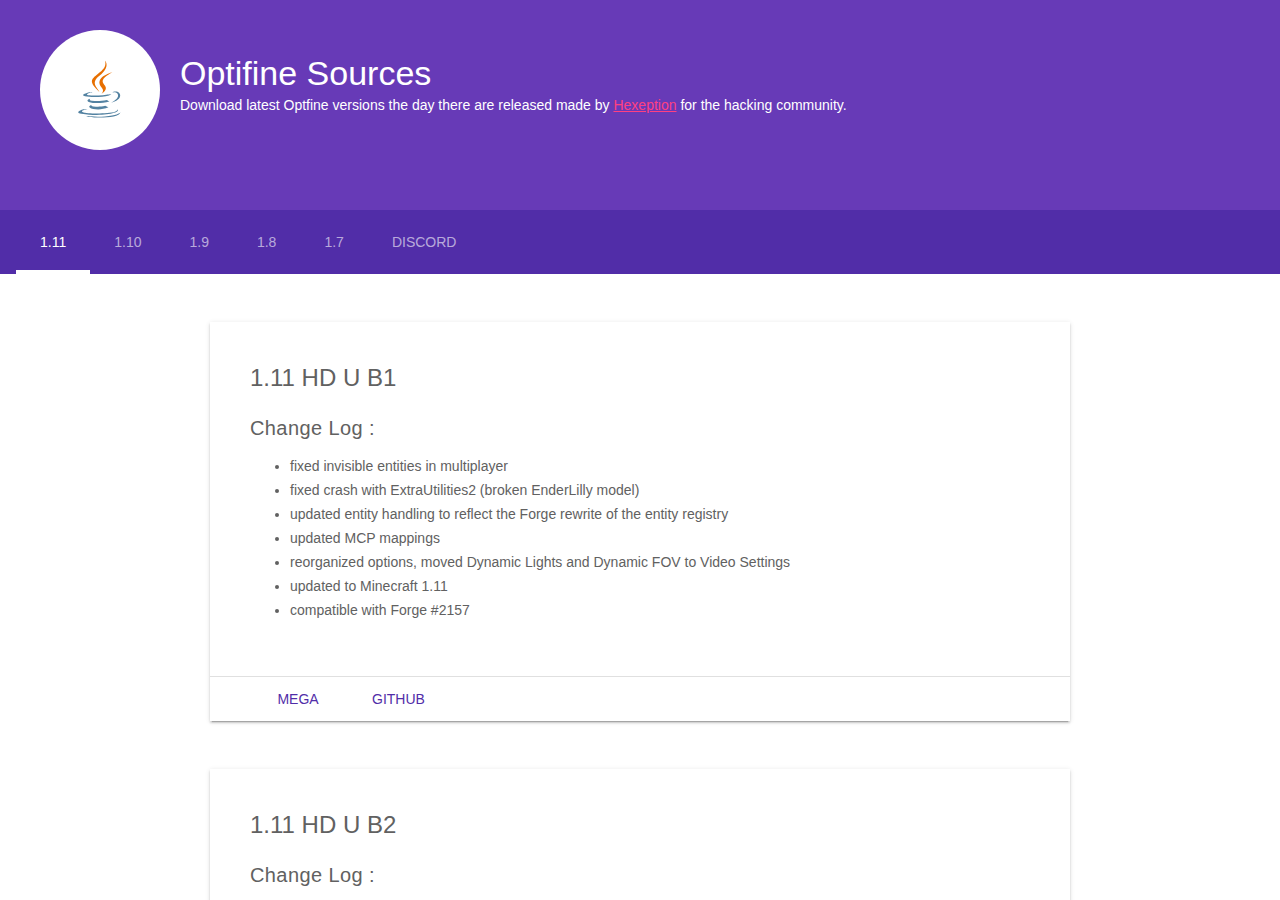
==== commit ec2eabe5: "Update index.html" ====
--- a/index.html
+++ b/index.html
@@ -1,31 +1,31 @@
 <!DOCTYPE html>
-<!-- saved from url=(0028)http://optifinesource.co.uk/ -->
+
 <html lang="" class="mdl-js"><head><meta http-equiv="Content-Type" content="text/html; charset=UTF-8">
   
   <meta http-equiv="X-UA-Compatible" content="IE=edge">
   <meta name="description" content="">
   <meta name="viewport" content="width=device-width, initial-scale=1">
-  <title>Optifine Sources</title>
+  <title>Teszt</title>
 
   <!-- Disable tap highlight on IE -->
   <meta name="msapplication-tap-highlight" content="no">
 
   <!-- Web Application Manifest -->
-  <link rel="manifest" href="http://optifinesource.co.uk/manifest.json">
+  <link rel="manifest" href="files/manifest.json">
 
   <!-- Add to homescreen for Chrome on Android -->
   <meta name="mobile-web-app-capable" content="yes">
   <meta name="application-name" content="Web Starter Kit">
-  <link rel="icon" sizes="192x192" href="http://optifinesource.co.uk/images/touch/chrome-touch-icon-192x192.png">
+  <link rel="icon" sizes="192x192" href="files/images/touch/chrome-touch-icon-192x192.png">
 
   <!-- Add to homescreen for Safari on iOS -->
   <meta name="apple-mobile-web-app-capable" content="yes">
   <meta name="apple-mobile-web-app-status-bar-style" content="black">
   <meta name="apple-mobile-web-app-title" content="Web Starter Kit">
-  <link rel="apple-touch-icon" href="http://optifinesource.co.uk/images/touch/apple-touch-icon.png">
+  <link rel="apple-touch-icon" href="files/images/touch/apple-touch-icon.png">
 
   <!-- Tile icon for Win8 (144x144 + tile color) -->
-  <meta name="msapplication-TileImage" content="images/touch/ms-touch-icon-144x144-precomposed.png">
+  <meta name="msapplication-TileImage" content="files/images/touch/ms-touch-icon-144x144-precomposed.png">
   <meta name="msapplication-TileColor" content="#673AB7">
 
   <!-- Color the status bar on mobile devices -->
@@ -37,7 +37,7 @@
   -->
 
   <!-- Material Design icons -->
-  <link rel="stylesheet" href="./Optifine Sources_files/icon">
+  <link rel="stylesheet" href="files/icon">
 
   <!-- Material Design Lite page styles:
   You can choose other color schemes from the CDN, more info here http://www.getmdl.io/customize/index.html
@@ -46,17 +46,17 @@
   material.blue-orange.min.css
   material.purple-indigo.min.css
   -->
-  <link rel="stylesheet" href="./Optifine Sources_files/material.deep_purple-pink.min.css">
+  <link rel="stylesheet" href="files/material.deep_purple-pink.min.css">
   <!-- Your styles -->
-  <link rel="stylesheet" href="./Optifine Sources_files/main.css">
-<script type="text/javascript" src="./Optifine Sources_files/jquery.min.js.download"></script><link rel="stylesheet" href="./Optifine Sources_files/light.min.css" type="text/css"></head>
+  <link rel="stylesheet" href="files/main.css">
+<script type="text/javascript" src="files/jquery.min.js.download"></script><link rel="stylesheet" href="./Optifine Sources_files/light.min.css" type="text/css"></head>
 <body class="mdl-demo mdl-color--grey-100 mdl-color-text--grey-700 mdl-base">
 <div class="mdl-layout__container has-scrolling-header"><div class="mdl-layout mdl-js-layout mdl-layout--fixed-header has-tabs is-upgraded" data-upgraded=",MaterialLayout">
   <header class="mdl-layout__header mdl-layout__header--scroll mdl-color--primary">
     <div class="mdl-layout--large-screen-only mdl-layout__header-row">
     </div>
     <div class="mdl-layout__header-row ">
-      <img src="./Optifine Sources_files/logo.svg" class="logo">
+      <img src="files/logo.svg" class="logo">
       <h3 class="head"> Optifine Sources <p class="small">Download latest Optfine versions the day there are released
         made by <a href="https://twitter.com/RealHexeption">Hexeption</a> for the hacking community.</p></h3>
 
@@ -842,4 +842,4 @@
   <!-- Built with love using Web Starter Kit -->
 
 
-</div></div></body></html>+</div></div></body></html>
--- a/files/material.deep_purple-pink.min.css
+++ b/files/material.deep_purple-pink.min.css
@@ -0,0 +1,8 @@
+/**
+ * material-design-lite - Material Design Components in CSS, JS and HTML
+ * @version v1.3.0
+ * @license Apache-2.0
+ * @copyright 2015 Google, Inc.
+ * @link https://github.com/google/material-design-lite
+ */
+@charset "UTF-8";html{color:rgba(0,0,0,.87)}::-moz-selection{background:#b3d4fc;text-shadow:none}::selection{background:#b3d4fc;text-shadow:none}hr{display:block;height:1px;border:0;border-top:1px solid #ccc;margin:1em 0;padding:0}audio,canvas,iframe,img,svg,video{vertical-align:middle}fieldset{border:0;margin:0;padding:0}textarea{resize:vertical}.browserupgrade{margin:.2em 0;background:#ccc;color:#000;padding:.2em 0}.hidden{display:none!important}.visuallyhidden{border:0;clip:rect(0 0 0 0);height:1px;margin:-1px;overflow:hidden;padding:0;position:absolute;width:1px}.visuallyhidden.focusable:active,.visuallyhidden.focusable:focus{clip:auto;height:auto;margin:0;overflow:visible;position:static;width:auto}.invisible{visibility:hidden}.clearfix:before,.clearfix:after{content:" ";display:table}.clearfix:after{clear:both}@media print{*,*:before,*:after,*:first-letter{background:transparent!important;color:#000!important;box-shadow:none!important}a,a:visited{text-decoration:underline}a[href]:after{content:" (" attr(href)")"}abbr[title]:after{content:" (" attr(title)")"}a[href^="#"]:after,a[href^="javascript:"]:after{content:""}pre,blockquote{border:1px solid #999;page-break-inside:avoid}thead{display:table-header-group}tr,img{page-break-inside:avoid}img{max-width:100%!important}p,h2,h3{orphans:3;widows:3}h2,h3{page-break-after:avoid}}a,.mdl-accordion,.mdl-button,.mdl-card,.mdl-checkbox,.mdl-dropdown-menu,.mdl-icon-toggle,.mdl-item,.mdl-radio,.mdl-slider,.mdl-switch,.mdl-tabs__tab{-webkit-tap-highlight-color:transparent;-webkit-tap-highlight-color:rgba(255,255,255,0)}html{width:100%;height:100%;-ms-touch-action:manipulation;touch-action:manipulation}body{width:100%;min-height:100%}main{display:block}*[hidden]{display:none!important}html,body{font-family:"Helvetica","Arial",sans-serif;font-size:14px;font-weight:400;line-height:20px}h1,h2,h3,h4,h5,h6,p{padding:0}h1 small,h2 small,h3 small,h4 small,h5 small,h6 small{font-family:"Roboto","Helvetica","Arial",sans-serif;font-weight:400;line-height:1.35;letter-spacing:-.02em;opacity:.54;font-size:.6em}h1{font-size:56px;line-height:1.35;letter-spacing:-.02em;margin:24px 0}h1,h2{font-family:"Roboto","Helvetica","Arial",sans-serif;font-weight:400}h2{font-size:45px;line-height:48px}h2,h3{margin:24px 0}h3{font-size:34px;line-height:40px}h3,h4{font-family:"Roboto","Helvetica","Arial",sans-serif;font-weight:400}h4{font-size:24px;line-height:32px;-moz-osx-font-smoothing:grayscale;margin:24px 0 16px}h5{font-size:20px;font-weight:500;line-height:1;letter-spacing:.02em}h5,h6{font-family:"Roboto","Helvetica","Arial",sans-serif;margin:24px 0 16px}h6{font-size:16px;letter-spacing:.04em}h6,p{font-weight:400;line-height:24px}p{font-size:14px;letter-spacing:0;margin:0 0 16px}a{color:rgb(255,64,129);font-weight:500}blockquote{font-family:"Roboto","Helvetica","Arial",sans-serif;position:relative;font-size:24px;font-weight:300;font-style:italic;line-height:1.35;letter-spacing:.08em}blockquote:before{position:absolute;left:-.5em;content:'“'}blockquote:after{content:'”';margin-left:-.05em}mark{background-color:#f4ff81}dt{font-weight:700}address{font-size:12px;line-height:1;font-style:normal}address,ul,ol{font-weight:400;letter-spacing:0}ul,ol{font-size:14px;line-height:24px}.mdl-typography--display-4,.mdl-typography--display-4-color-contrast{font-family:"Roboto","Helvetica","Arial",sans-serif;font-size:112px;font-weight:300;line-height:1;letter-spacing:-.04em}.mdl-typography--display-4-color-contrast{opacity:.54}.mdl-typography--display-3,.mdl-typography--display-3-color-contrast{font-family:"Roboto","Helvetica","Arial",sans-serif;font-size:56px;font-weight:400;line-height:1.35;letter-spacing:-.02em}.mdl-typography--display-3-color-contrast{opacity:.54}.mdl-typography--display-2,.mdl-typography--display-2-color-contrast{font-family:"Roboto","Helvetica","Arial",sans-serif;font-size:45px;font-weight:400;line-height:48px}.mdl-typography--display-2-color-contrast{opacity:.54}.mdl-typography--display-1,.mdl-typography--display-1-color-contrast{font-family:"Roboto","Helvetica","Arial",sans-serif;font-size:34px;font-weight:400;line-height:40px}.mdl-typography--display-1-color-contrast{opacity:.54}.mdl-typography--headline,.mdl-typography--headline-color-contrast{font-family:"Roboto","Helvetica","Arial",sans-serif;font-size:24px;font-weight:400;line-height:32px;-moz-osx-font-smoothing:grayscale}.mdl-typography--headline-color-contrast{opacity:.87}.mdl-typography--title,.mdl-typography--title-color-contrast{font-family:"Roboto","Helvetica","Arial",sans-serif;font-size:20px;font-weight:500;line-height:1;letter-spacing:.02em}.mdl-typography--title-color-contrast{opacity:.87}.mdl-typography--subhead,.mdl-typography--subhead-color-contrast{font-family:"Roboto","Helvetica","Arial",sans-serif;font-size:16px;font-weight:400;line-height:24px;letter-spacing:.04em}.mdl-typography--subhead-color-contrast{opacity:.87}.mdl-typography--body-2,.mdl-typography--body-2-color-contrast{font-size:14px;font-weight:700;line-height:24px;letter-spacing:0}.mdl-typography--body-2-color-contrast{opacity:.87}.mdl-typography--body-1,.mdl-typography--body-1-color-contrast{font-size:14px;font-weight:400;line-height:24px;letter-spacing:0}.mdl-typography--body-1-color-contrast{opacity:.87}.mdl-typography--body-2-force-preferred-font,.mdl-typography--body-2-force-preferred-font-color-contrast{font-family:"Roboto","Helvetica","Arial",sans-serif;font-size:14px;font-weight:500;line-height:24px;letter-spacing:0}.mdl-typography--body-2-force-preferred-font-color-contrast{opacity:.87}.mdl-typography--body-1-force-preferred-font,.mdl-typography--body-1-force-preferred-font-color-contrast{font-family:"Roboto","Helvetica","Arial",sans-serif;font-size:14px;font-weight:400;line-height:24px;letter-spacing:0}.mdl-typography--body-1-force-preferred-font-color-contrast{opacity:.87}.mdl-typography--caption,.mdl-typography--caption-force-preferred-font{font-size:12px;font-weight:400;line-height:1;letter-spacing:0}.mdl-typography--caption-force-preferred-font{font-family:"Roboto","Helvetica","Arial",sans-serif}.mdl-typography--caption-color-contrast,.mdl-typography--caption-force-preferred-font-color-contrast{font-size:12px;font-weight:400;line-height:1;letter-spacing:0;opacity:.54}.mdl-typography--caption-force-preferred-font-color-contrast,.mdl-typography--menu{font-family:"Roboto","Helvetica","Arial",sans-serif}.mdl-typography--menu{font-size:14px;font-weight:500;line-height:1;letter-spacing:0}.mdl-typography--menu-color-contrast{opacity:.87}.mdl-typography--menu-color-contrast,.mdl-typography--button,.mdl-typography--button-color-contrast{font-family:"Roboto","Helvetica","Arial",sans-serif;font-size:14px;font-weight:500;line-height:1;letter-spacing:0}.mdl-typography--button,.mdl-typography--button-color-contrast{text-transform:uppercase}.mdl-typography--button-color-contrast{opacity:.87}.mdl-typography--text-left{text-align:left}.mdl-typography--text-right{text-align:right}.mdl-typography--text-center{text-align:center}.mdl-typography--text-justify{text-align:justify}.mdl-typography--text-nowrap{white-space:nowrap}.mdl-typography--text-lowercase{text-transform:lowercase}.mdl-typography--text-uppercase{text-transform:uppercase}.mdl-typography--text-capitalize{text-transform:capitalize}.mdl-typography--font-thin{font-weight:200!important}.mdl-typography--font-light{font-weight:300!important}.mdl-typography--font-regular{font-weight:400!important}.mdl-typography--font-medium{font-weight:500!important}.mdl-typography--font-bold{font-weight:700!important}.mdl-typography--font-black{font-weight:900!important}.material-icons{font-family:'Material Icons';font-weight:400;font-style:normal;font-size:24px;line-height:1;letter-spacing:normal;text-transform:none;display:inline-block;word-wrap:normal;-moz-font-feature-settings:'liga';font-feature-settings:'liga';-webkit-font-feature-settings:'liga';-webkit-font-smoothing:antialiased}.mdl-color-text--red{color:#f44336 !important}.mdl-color--red{background-color:#f44336 !important}.mdl-color-text--red-50{color:#ffebee !important}.mdl-color--red-50{background-color:#ffebee !important}.mdl-color-text--red-100{color:#ffcdd2 !important}.mdl-color--red-100{background-color:#ffcdd2 !important}.mdl-color-text--red-200{color:#ef9a9a !important}.mdl-color--red-200{background-color:#ef9a9a !important}.mdl-color-text--red-300{color:#e57373 !important}.mdl-color--red-300{background-color:#e57373 !important}.mdl-color-text--red-400{color:#ef5350 !important}.mdl-color--red-400{background-color:#ef5350 !important}.mdl-color-text--red-500{color:#f44336 !important}.mdl-color--red-500{background-color:#f44336 !important}.mdl-color-text--red-600{color:#e53935 !important}.mdl-color--red-600{background-color:#e53935 !important}.mdl-color-text--red-700{color:#d32f2f !important}.mdl-color--red-700{background-color:#d32f2f !important}.mdl-color-text--red-800{color:#c62828 !important}.mdl-color--red-800{background-color:#c62828 !important}.mdl-color-text--red-900{color:#b71c1c !important}.mdl-color--red-900{background-color:#b71c1c !important}.mdl-color-text--red-A100{color:#ff8a80 !important}.mdl-color--red-A100{background-color:#ff8a80 !important}.mdl-color-text--red-A200{color:#ff5252 !important}.mdl-color--red-A200{background-color:#ff5252 !important}.mdl-color-text--red-A400{color:#ff1744 !important}.mdl-color--red-A400{background-color:#ff1744 !important}.mdl-color-text--red-A700{color:#d50000 !important}.mdl-color--red-A700{background-color:#d50000 !important}.mdl-color-text--pink{color:#e91e63 !important}.mdl-color--pink{background-color:#e91e63 !important}.mdl-color-text--pink-50{color:#fce4ec !important}.mdl-color--pink-50{background-color:#fce4ec !important}.mdl-color-text--pink-100{color:#f8bbd0 !important}.mdl-color--pink-100{background-color:#f8bbd0 !important}.mdl-color-text--pink-200{color:#f48fb1 !important}.mdl-color--pink-200{background-color:#f48fb1 !important}.mdl-color-text--pink-300{color:#f06292 !important}.mdl-color--pink-300{background-color:#f06292 !important}.mdl-color-text--pink-400{color:#ec407a !important}.mdl-color--pink-400{background-color:#ec407a !important}.mdl-color-text--pink-500{color:#e91e63 !important}.mdl-color--pink-500{background-color:#e91e63 !important}.mdl-color-text--pink-600{color:#d81b60 !important}.mdl-color--pink-600{background-color:#d81b60 !important}.mdl-color-text--pink-700{color:#c2185b !important}.mdl-color--pink-700{background-color:#c2185b !important}.mdl-color-text--pink-800{color:#ad1457 !important}.mdl-color--pink-800{background-color:#ad1457 !important}.mdl-color-text--pink-900{color:#880e4f !important}.mdl-color--pink-900{background-color:#880e4f !important}.mdl-color-text--pink-A100{color:#ff80ab !important}.mdl-color--pink-A100{background-color:#ff80ab !important}.mdl-color-text--pink-A200{color:#ff4081 !important}.mdl-color--pink-A200{background-color:#ff4081 !important}.mdl-color-text--pink-A400{color:#f50057 !important}.mdl-color--pink-A400{background-color:#f50057 !important}.mdl-color-text--pink-A700{color:#c51162 !important}.mdl-color--pink-A700{background-color:#c51162 !important}.mdl-color-text--purple{color:#9c27b0 !important}.mdl-color--purple{background-color:#9c27b0 !important}.mdl-color-text--purple-50{color:#f3e5f5 !important}.mdl-color--purple-50{background-color:#f3e5f5 !important}.mdl-color-text--purple-100{color:#e1bee7 !important}.mdl-color--purple-100{background-color:#e1bee7 !important}.mdl-color-text--purple-200{color:#ce93d8 !important}.mdl-color--purple-200{background-color:#ce93d8 !important}.mdl-color-text--purple-300{color:#ba68c8 !important}.mdl-color--purple-300{background-color:#ba68c8 !important}.mdl-color-text--purple-400{color:#ab47bc !important}.mdl-color--purple-400{background-color:#ab47bc !important}.mdl-color-text--purple-500{color:#9c27b0 !important}.mdl-color--purple-500{background-color:#9c27b0 !important}.mdl-color-text--purple-600{color:#8e24aa !important}.mdl-color--purple-600{background-color:#8e24aa !important}.mdl-color-text--purple-700{color:#7b1fa2 !important}.mdl-color--purple-700{background-color:#7b1fa2 !important}.mdl-color-text--purple-800{color:#6a1b9a !important}.mdl-color--purple-800{background-color:#6a1b9a !important}.mdl-color-text--purple-900{color:#4a148c !important}.mdl-color--purple-900{background-color:#4a148c !important}.mdl-color-text--purple-A100{color:#ea80fc !important}.mdl-color--purple-A100{background-color:#ea80fc !important}.mdl-color-text--purple-A200{color:#e040fb !important}.mdl-color--purple-A200{background-color:#e040fb !important}.mdl-color-text--purple-A400{color:#d500f9 !important}.mdl-color--purple-A400{background-color:#d500f9 !important}.mdl-color-text--purple-A700{color:#a0f !important}.mdl-color--purple-A700{background-color:#a0f !important}.mdl-color-text--deep-purple{color:#673ab7 !important}.mdl-color--deep-purple{background-color:#673ab7 !important}.mdl-color-text--deep-purple-50{color:#ede7f6 !important}.mdl-color--deep-purple-50{background-color:#ede7f6 !important}.mdl-color-text--deep-purple-100{color:#d1c4e9 !important}.mdl-color--deep-purple-100{background-color:#d1c4e9 !important}.mdl-color-text--deep-purple-200{color:#b39ddb !important}.mdl-color--deep-purple-200{background-color:#b39ddb !important}.mdl-color-text--deep-purple-300{color:#9575cd !important}.mdl-color--deep-purple-300{background-color:#9575cd !important}.mdl-color-text--deep-purple-400{color:#7e57c2 !important}.mdl-color--deep-purple-400{background-color:#7e57c2 !important}.mdl-color-text--deep-purple-500{color:#673ab7 !important}.mdl-color--deep-purple-500{background-color:#673ab7 !important}.mdl-color-text--deep-purple-600{color:#5e35b1 !important}.mdl-color--deep-purple-600{background-color:#5e35b1 !important}.mdl-color-text--deep-purple-700{color:#512da8 !important}.mdl-color--deep-purple-700{background-color:#512da8 !important}.mdl-color-text--deep-purple-800{color:#4527a0 !important}.mdl-color--deep-purple-800{background-color:#4527a0 !important}.mdl-color-text--deep-purple-900{color:#311b92 !important}.mdl-color--deep-purple-900{background-color:#311b92 !important}.mdl-color-text--deep-purple-A100{color:#b388ff !important}.mdl-color--deep-purple-A100{background-color:#b388ff !important}.mdl-color-text--deep-purple-A200{color:#7c4dff !important}.mdl-color--deep-purple-A200{background-color:#7c4dff !important}.mdl-color-text--deep-purple-A400{color:#651fff !important}.mdl-color--deep-purple-A400{background-color:#651fff !important}.mdl-color-text--deep-purple-A700{color:#6200ea !important}.mdl-color--deep-purple-A700{background-color:#6200ea !important}.mdl-color-text--indigo{color:#3f51b5 !important}.mdl-color--indigo{background-color:#3f51b5 !important}.mdl-color-text--indigo-50{color:#e8eaf6 !important}.mdl-color--indigo-50{background-color:#e8eaf6 !important}.mdl-color-text--indigo-100{color:#c5cae9 !important}.mdl-color--indigo-100{background-color:#c5cae9 !important}.mdl-color-text--indigo-200{color:#9fa8da !important}.mdl-color--indigo-200{background-color:#9fa8da !important}.mdl-color-text--indigo-300{color:#7986cb !important}.mdl-color--indigo-300{background-color:#7986cb !important}.mdl-color-text--indigo-400{color:#5c6bc0 !important}.mdl-color--indigo-400{background-color:#5c6bc0 !important}.mdl-color-text--indigo-500{color:#3f51b5 !important}.mdl-color--indigo-500{background-color:#3f51b5 !important}.mdl-color-text--indigo-600{color:#3949ab !important}.mdl-color--indigo-600{background-color:#3949ab !important}.mdl-color-text--indigo-700{color:#303f9f !important}.mdl-color--indigo-700{background-color:#303f9f !important}.mdl-color-text--indigo-800{color:#283593 !important}.mdl-color--indigo-800{background-color:#283593 !important}.mdl-color-text--indigo-900{color:#1a237e !important}.mdl-color--indigo-900{background-color:#1a237e !important}.mdl-color-text--indigo-A100{color:#8c9eff !important}.mdl-color--indigo-A100{background-color:#8c9eff !important}.mdl-color-text--indigo-A200{color:#536dfe !important}.mdl-color--indigo-A200{background-color:#536dfe !important}.mdl-color-text--indigo-A400{color:#3d5afe !important}.mdl-color--indigo-A400{background-color:#3d5afe !important}.mdl-color-text--indigo-A700{color:#304ffe !important}.mdl-color--indigo-A700{background-color:#304ffe !important}.mdl-color-text--blue{color:#2196f3 !important}.mdl-color--blue{background-color:#2196f3 !important}.mdl-color-text--blue-50{color:#e3f2fd !important}.mdl-color--blue-50{background-color:#e3f2fd !important}.mdl-color-text--blue-100{color:#bbdefb !important}.mdl-color--blue-100{background-color:#bbdefb !important}.mdl-color-text--blue-200{color:#90caf9 !important}.mdl-color--blue-200{background-color:#90caf9 !important}.mdl-color-text--blue-300{color:#64b5f6 !important}.mdl-color--blue-300{background-color:#64b5f6 !important}.mdl-color-text--blue-400{color:#42a5f5 !important}.mdl-color--blue-400{background-color:#42a5f5 !important}.mdl-color-text--blue-500{color:#2196f3 !important}.mdl-color--blue-500{background-color:#2196f3 !important}.mdl-color-text--blue-600{color:#1e88e5 !important}.mdl-color--blue-600{background-color:#1e88e5 !important}.mdl-color-text--blue-700{color:#1976d2 !important}.mdl-color--blue-700{background-color:#1976d2 !important}.mdl-color-text--blue-800{color:#1565c0 !important}.mdl-color--blue-800{background-color:#1565c0 !important}.mdl-color-text--blue-900{color:#0d47a1 !important}.mdl-color--blue-900{background-color:#0d47a1 !important}.mdl-color-text--blue-A100{color:#82b1ff !important}.mdl-color--blue-A100{background-color:#82b1ff !important}.mdl-color-text--blue-A200{color:#448aff !important}.mdl-color--blue-A200{background-color:#448aff !important}.mdl-color-text--blue-A400{color:#2979ff !important}.mdl-color--blue-A400{background-color:#2979ff !important}.mdl-color-text--blue-A700{color:#2962ff !important}.mdl-color--blue-A700{background-color:#2962ff !important}.mdl-color-text--light-blue{color:#03a9f4 !important}.mdl-color--light-blue{background-color:#03a9f4 !important}.mdl-color-text--light-blue-50{color:#e1f5fe !important}.mdl-color--light-blue-50{background-color:#e1f5fe !important}.mdl-color-text--light-blue-100{color:#b3e5fc !important}.mdl-color--light-blue-100{background-color:#b3e5fc !important}.mdl-color-text--light-blue-200{color:#81d4fa !important}.mdl-color--light-blue-200{background-color:#81d4fa !important}.mdl-color-text--light-blue-300{color:#4fc3f7 !important}.mdl-color--light-blue-300{background-color:#4fc3f7 !important}.mdl-color-text--light-blue-400{color:#29b6f6 !important}.mdl-color--light-blue-400{background-color:#29b6f6 !important}.mdl-color-text--light-blue-500{color:#03a9f4 !important}.mdl-color--light-blue-500{background-color:#03a9f4 !important}.mdl-color-text--light-blue-600{color:#039be5 !important}.mdl-color--light-blue-600{background-color:#039be5 !important}.mdl-color-text--light-blue-700{color:#0288d1 !important}.mdl-color--light-blue-700{background-color:#0288d1 !important}.mdl-color-text--light-blue-800{color:#0277bd !important}.mdl-color--light-blue-800{background-color:#0277bd !important}.mdl-color-text--light-blue-900{color:#01579b !important}.mdl-color--light-blue-900{background-color:#01579b !important}.mdl-color-text--light-blue-A100{color:#80d8ff !important}.mdl-color--light-blue-A100{background-color:#80d8ff !important}.mdl-color-text--light-blue-A200{color:#40c4ff !important}.mdl-color--light-blue-A200{background-color:#40c4ff !important}.mdl-color-text--light-blue-A400{color:#00b0ff !important}.mdl-color--light-blue-A400{background-color:#00b0ff !important}.mdl-color-text--light-blue-A700{color:#0091ea !important}.mdl-color--light-blue-A700{background-color:#0091ea !important}.mdl-color-text--cyan{color:#00bcd4 !important}.mdl-color--cyan{background-color:#00bcd4 !important}.mdl-color-text--cyan-50{color:#e0f7fa !important}.mdl-color--cyan-50{background-color:#e0f7fa !important}.mdl-color-text--cyan-100{color:#b2ebf2 !important}.mdl-color--cyan-100{background-color:#b2ebf2 !important}.mdl-color-text--cyan-200{color:#80deea !important}.mdl-color--cyan-200{background-color:#80deea !important}.mdl-color-text--cyan-300{color:#4dd0e1 !important}.mdl-color--cyan-300{background-color:#4dd0e1 !important}.mdl-color-text--cyan-400{color:#26c6da !important}.mdl-color--cyan-400{background-color:#26c6da !important}.mdl-color-text--cyan-500{color:#00bcd4 !important}.mdl-color--cyan-500{background-color:#00bcd4 !important}.mdl-color-text--cyan-600{color:#00acc1 !important}.mdl-color--cyan-600{background-color:#00acc1 !important}.mdl-color-text--cyan-700{color:#0097a7 !important}.mdl-color--cyan-700{background-color:#0097a7 !important}.mdl-color-text--cyan-800{color:#00838f !important}.mdl-color--cyan-800{background-color:#00838f !important}.mdl-color-text--cyan-900{color:#006064 !important}.mdl-color--cyan-900{background-color:#006064 !important}.mdl-color-text--cyan-A100{color:#84ffff !important}.mdl-color--cyan-A100{background-color:#84ffff !important}.mdl-color-text--cyan-A200{color:#18ffff !important}.mdl-color--cyan-A200{background-color:#18ffff !important}.mdl-color-text--cyan-A400{color:#00e5ff !important}.mdl-color--cyan-A400{background-color:#00e5ff !important}.mdl-color-text--cyan-A700{color:#00b8d4 !important}.mdl-color--cyan-A700{background-color:#00b8d4 !important}.mdl-color-text--teal{color:#009688 !important}.mdl-color--teal{background-color:#009688 !important}.mdl-color-text--teal-50{color:#e0f2f1 !important}.mdl-color--teal-50{background-color:#e0f2f1 !important}.mdl-color-text--teal-100{color:#b2dfdb !important}.mdl-color--teal-100{background-color:#b2dfdb !important}.mdl-color-text--teal-200{color:#80cbc4 !important}.mdl-color--teal-200{background-color:#80cbc4 !important}.mdl-color-text--teal-300{color:#4db6ac !important}.mdl-color--teal-300{background-color:#4db6ac !important}.mdl-color-text--teal-400{color:#26a69a !important}.mdl-color--teal-400{background-color:#26a69a !important}.mdl-color-text--teal-500{color:#009688 !important}.mdl-color--teal-500{background-color:#009688 !important}.mdl-color-text--teal-600{color:#00897b !important}.mdl-color--teal-600{background-color:#00897b !important}.mdl-color-text--teal-700{color:#00796b !important}.mdl-color--teal-700{background-color:#00796b !important}.mdl-color-text--teal-800{color:#00695c !important}.mdl-color--teal-800{background-color:#00695c !important}.mdl-color-text--teal-900{color:#004d40 !important}.mdl-color--teal-900{background-color:#004d40 !important}.mdl-color-text--teal-A100{color:#a7ffeb !important}.mdl-color--teal-A100{background-color:#a7ffeb !important}.mdl-color-text--teal-A200{color:#64ffda !important}.mdl-color--teal-A200{background-color:#64ffda !important}.mdl-color-text--teal-A400{color:#1de9b6 !important}.mdl-color--teal-A400{background-color:#1de9b6 !important}.mdl-color-text--teal-A700{color:#00bfa5 !important}.mdl-color--teal-A700{background-color:#00bfa5 !important}.mdl-color-text--green{color:#4caf50 !important}.mdl-color--green{background-color:#4caf50 !important}.mdl-color-text--green-50{color:#e8f5e9 !important}.mdl-color--green-50{background-color:#e8f5e9 !important}.mdl-color-text--green-100{color:#c8e6c9 !important}.mdl-color--green-100{background-color:#c8e6c9 !important}.mdl-color-text--green-200{color:#a5d6a7 !important}.mdl-color--green-200{background-color:#a5d6a7 !important}.mdl-color-text--green-300{color:#81c784 !important}.mdl-color--green-300{background-color:#81c784 !important}.mdl-color-text--green-400{color:#66bb6a !important}.mdl-color--green-400{background-color:#66bb6a !important}.mdl-color-text--green-500{color:#4caf50 !important}.mdl-color--green-500{background-color:#4caf50 !important}.mdl-color-text--green-600{color:#43a047 !important}.mdl-color--green-600{background-color:#43a047 !important}.mdl-color-text--green-700{color:#388e3c !important}.mdl-color--green-700{background-color:#388e3c !important}.mdl-color-text--green-800{color:#2e7d32 !important}.mdl-color--green-800{background-color:#2e7d32 !important}.mdl-color-text--green-900{color:#1b5e20 !important}.mdl-color--green-900{background-color:#1b5e20 !important}.mdl-color-text--green-A100{color:#b9f6ca !important}.mdl-color--green-A100{background-color:#b9f6ca !important}.mdl-color-text--green-A200{color:#69f0ae !important}.mdl-color--green-A200{background-color:#69f0ae !important}.mdl-color-text--green-A400{color:#00e676 !important}.mdl-color--green-A400{background-color:#00e676 !important}.mdl-color-text--green-A700{color:#00c853 !important}.mdl-color--green-A700{background-color:#00c853 !important}.mdl-color-text--light-green{color:#8bc34a !important}.mdl-color--light-green{background-color:#8bc34a !important}.mdl-color-text--light-green-50{color:#f1f8e9 !important}.mdl-color--light-green-50{background-color:#f1f8e9 !important}.mdl-color-text--light-green-100{color:#dcedc8 !important}.mdl-color--light-green-100{background-color:#dcedc8 !important}.mdl-color-text--light-green-200{color:#c5e1a5 !important}.mdl-color--light-green-200{background-color:#c5e1a5 !important}.mdl-color-text--light-green-300{color:#aed581 !important}.mdl-color--light-green-300{background-color:#aed581 !important}.mdl-color-text--light-green-400{color:#9ccc65 !important}.mdl-color--light-green-400{background-color:#9ccc65 !important}.mdl-color-text--light-green-500{color:#8bc34a !important}.mdl-color--light-green-500{background-color:#8bc34a !important}.mdl-color-text--light-green-600{color:#7cb342 !important}.mdl-color--light-green-600{background-color:#7cb342 !important}.mdl-color-text--light-green-700{color:#689f38 !important}.mdl-color--light-green-700{background-color:#689f38 !important}.mdl-color-text--light-green-800{color:#558b2f !important}.mdl-color--light-green-800{background-color:#558b2f !important}.mdl-color-text--light-green-900{color:#33691e !important}.mdl-color--light-green-900{background-color:#33691e !important}.mdl-color-text--light-green-A100{color:#ccff90 !important}.mdl-color--light-green-A100{background-color:#ccff90 !important}.mdl-color-text--light-green-A200{color:#b2ff59 !important}.mdl-color--light-green-A200{background-color:#b2ff59 !important}.mdl-color-text--light-green-A400{color:#76ff03 !important}.mdl-color--light-green-A400{background-color:#76ff03 !important}.mdl-color-text--light-green-A700{color:#64dd17 !important}.mdl-color--light-green-A700{background-color:#64dd17 !important}.mdl-color-text--lime{color:#cddc39 !important}.mdl-color--lime{background-color:#cddc39 !important}.mdl-color-text--lime-50{color:#f9fbe7 !important}.mdl-color--lime-50{background-color:#f9fbe7 !important}.mdl-color-text--lime-100{color:#f0f4c3 !important}.mdl-color--lime-100{background-color:#f0f4c3 !important}.mdl-color-text--lime-200{color:#e6ee9c !important}.mdl-color--lime-200{background-color:#e6ee9c !important}.mdl-color-text--lime-300{color:#dce775 !important}.mdl-color--lime-300{background-color:#dce775 !important}.mdl-color-text--lime-400{color:#d4e157 !important}.mdl-color--lime-400{background-color:#d4e157 !important}.mdl-color-text--lime-500{color:#cddc39 !important}.mdl-color--lime-500{background-color:#cddc39 !important}.mdl-color-text--lime-600{color:#c0ca33 !important}.mdl-color--lime-600{background-color:#c0ca33 !important}.mdl-color-text--lime-700{color:#afb42b !important}.mdl-color--lime-700{background-color:#afb42b !important}.mdl-color-text--lime-800{color:#9e9d24 !important}.mdl-color--lime-800{background-color:#9e9d24 !important}.mdl-color-text--lime-900{color:#827717 !important}.mdl-color--lime-900{background-color:#827717 !important}.mdl-color-text--lime-A100{color:#f4ff81 !important}.mdl-color--lime-A100{background-color:#f4ff81 !important}.mdl-color-text--lime-A200{color:#eeff41 !important}.mdl-color--lime-A200{background-color:#eeff41 !important}.mdl-color-text--lime-A400{color:#c6ff00 !important}.mdl-color--lime-A400{background-color:#c6ff00 !important}.mdl-color-text--lime-A700{color:#aeea00 !important}.mdl-color--lime-A700{background-color:#aeea00 !important}.mdl-color-text--yellow{color:#ffeb3b !important}.mdl-color--yellow{background-color:#ffeb3b !important}.mdl-color-text--yellow-50{color:#fffde7 !important}.mdl-color--yellow-50{background-color:#fffde7 !important}.mdl-color-text--yellow-100{color:#fff9c4 !important}.mdl-color--yellow-100{background-color:#fff9c4 !important}.mdl-color-text--yellow-200{color:#fff59d !important}.mdl-color--yellow-200{background-color:#fff59d !important}.mdl-color-text--yellow-300{color:#fff176 !important}.mdl-color--yellow-300{background-color:#fff176 !important}.mdl-color-text--yellow-400{color:#ffee58 !important}.mdl-color--yellow-400{background-color:#ffee58 !important}.mdl-color-text--yellow-500{color:#ffeb3b !important}.mdl-color--yellow-500{background-color:#ffeb3b !important}.mdl-color-text--yellow-600{color:#fdd835 !important}.mdl-color--yellow-600{background-color:#fdd835 !important}.mdl-color-text--yellow-700{color:#fbc02d !important}.mdl-color--yellow-700{background-color:#fbc02d !important}.mdl-color-text--yellow-800{color:#f9a825 !important}.mdl-color--yellow-800{background-color:#f9a825 !important}.mdl-color-text--yellow-900{color:#f57f17 !important}.mdl-color--yellow-900{background-color:#f57f17 !important}.mdl-color-text--yellow-A100{color:#ffff8d !important}.mdl-color--yellow-A100{background-color:#ffff8d !important}.mdl-color-text--yellow-A200{color:#ff0 !important}.mdl-color--yellow-A200{background-color:#ff0 !important}.mdl-color-text--yellow-A400{color:#ffea00 !important}.mdl-color--yellow-A400{background-color:#ffea00 !important}.mdl-color-text--yellow-A700{color:#ffd600 !important}.mdl-color--yellow-A700{background-color:#ffd600 !important}.mdl-color-text--amber{color:#ffc107 !important}.mdl-color--amber{background-color:#ffc107 !important}.mdl-color-text--amber-50{color:#fff8e1 !important}.mdl-color--amber-50{background-color:#fff8e1 !important}.mdl-color-text--amber-100{color:#ffecb3 !important}.mdl-color--amber-100{background-color:#ffecb3 !important}.mdl-color-text--amber-200{color:#ffe082 !important}.mdl-color--amber-200{background-color:#ffe082 !important}.mdl-color-text--amber-300{color:#ffd54f !important}.mdl-color--amber-300{background-color:#ffd54f !important}.mdl-color-text--amber-400{color:#ffca28 !important}.mdl-color--amber-400{background-color:#ffca28 !important}.mdl-color-text--amber-500{color:#ffc107 !important}.mdl-color--amber-500{background-color:#ffc107 !important}.mdl-color-text--amber-600{color:#ffb300 !important}.mdl-color--amber-600{background-color:#ffb300 !important}.mdl-color-text--amber-700{color:#ffa000 !important}.mdl-color--amber-700{background-color:#ffa000 !important}.mdl-color-text--amber-800{color:#ff8f00 !important}.mdl-color--amber-800{background-color:#ff8f00 !important}.mdl-color-text--amber-900{color:#ff6f00 !important}.mdl-color--amber-900{background-color:#ff6f00 !important}.mdl-color-text--amber-A100{color:#ffe57f !important}.mdl-color--amber-A100{background-color:#ffe57f !important}.mdl-color-text--amber-A200{color:#ffd740 !important}.mdl-color--amber-A200{background-color:#ffd740 !important}.mdl-color-text--amber-A400{color:#ffc400 !important}.mdl-color--amber-A400{background-color:#ffc400 !important}.mdl-color-text--amber-A700{color:#ffab00 !important}.mdl-color--amber-A700{background-color:#ffab00 !important}.mdl-color-text--orange{color:#ff9800 !important}.mdl-color--orange{background-color:#ff9800 !important}.mdl-color-text--orange-50{color:#fff3e0 !important}.mdl-color--orange-50{background-color:#fff3e0 !important}.mdl-color-text--orange-100{color:#ffe0b2 !important}.mdl-color--orange-100{background-color:#ffe0b2 !important}.mdl-color-text--orange-200{color:#ffcc80 !important}.mdl-color--orange-200{background-color:#ffcc80 !important}.mdl-color-text--orange-300{color:#ffb74d !important}.mdl-color--orange-300{background-color:#ffb74d !important}.mdl-color-text--orange-400{color:#ffa726 !important}.mdl-color--orange-400{background-color:#ffa726 !important}.mdl-color-text--orange-500{color:#ff9800 !important}.mdl-color--orange-500{background-color:#ff9800 !important}.mdl-color-text--orange-600{color:#fb8c00 !important}.mdl-color--orange-600{background-color:#fb8c00 !important}.mdl-color-text--orange-700{color:#f57c00 !important}.mdl-color--orange-700{background-color:#f57c00 !important}.mdl-color-text--orange-800{color:#ef6c00 !important}.mdl-color--orange-800{background-color:#ef6c00 !important}.mdl-color-text--orange-900{color:#e65100 !important}.mdl-color--orange-900{background-color:#e65100 !important}.mdl-color-text--orange-A100{color:#ffd180 !important}.mdl-color--orange-A100{background-color:#ffd180 !important}.mdl-color-text--orange-A200{color:#ffab40 !important}.mdl-color--orange-A200{background-color:#ffab40 !important}.mdl-color-text--orange-A400{color:#ff9100 !important}.mdl-color--orange-A400{background-color:#ff9100 !important}.mdl-color-text--orange-A700{color:#ff6d00 !important}.mdl-color--orange-A700{background-color:#ff6d00 !important}.mdl-color-text--deep-orange{color:#ff5722 !important}.mdl-color--deep-orange{background-color:#ff5722 !important}.mdl-color-text--deep-orange-50{color:#fbe9e7 !important}.mdl-color--deep-orange-50{background-color:#fbe9e7 !important}.mdl-color-text--deep-orange-100{color:#ffccbc !important}.mdl-color--deep-orange-100{background-color:#ffccbc !important}.mdl-color-text--deep-orange-200{color:#ffab91 !important}.mdl-color--deep-orange-200{background-color:#ffab91 !important}.mdl-color-text--deep-orange-300{color:#ff8a65 !important}.mdl-color--deep-orange-300{background-color:#ff8a65 !important}.mdl-color-text--deep-orange-400{color:#ff7043 !important}.mdl-color--deep-orange-400{background-color:#ff7043 !important}.mdl-color-text--deep-orange-500{color:#ff5722 !important}.mdl-color--deep-orange-500{background-color:#ff5722 !important}.mdl-color-text--deep-orange-600{color:#f4511e !important}.mdl-color--deep-orange-600{background-color:#f4511e !important}.mdl-color-text--deep-orange-700{color:#e64a19 !important}.mdl-color--deep-orange-700{background-color:#e64a19 !important}.mdl-color-text--deep-orange-800{color:#d84315 !important}.mdl-color--deep-orange-800{background-color:#d84315 !important}.mdl-color-text--deep-orange-900{color:#bf360c !important}.mdl-color--deep-orange-900{background-color:#bf360c !important}.mdl-color-text--deep-orange-A100{color:#ff9e80 !important}.mdl-color--deep-orange-A100{background-color:#ff9e80 !important}.mdl-color-text--deep-orange-A200{color:#ff6e40 !important}.mdl-color--deep-orange-A200{background-color:#ff6e40 !important}.mdl-color-text--deep-orange-A400{color:#ff3d00 !important}.mdl-color--deep-orange-A400{background-color:#ff3d00 !important}.mdl-color-text--deep-orange-A700{color:#dd2c00 !important}.mdl-color--deep-orange-A700{background-color:#dd2c00 !important}.mdl-color-text--brown{color:#795548 !important}.mdl-color--brown{background-color:#795548 !important}.mdl-color-text--brown-50{color:#efebe9 !important}.mdl-color--brown-50{background-color:#efebe9 !important}.mdl-color-text--brown-100{color:#d7ccc8 !important}.mdl-color--brown-100{background-color:#d7ccc8 !important}.mdl-color-text--brown-200{color:#bcaaa4 !important}.mdl-color--brown-200{background-color:#bcaaa4 !important}.mdl-color-text--brown-300{color:#a1887f !important}.mdl-color--brown-300{background-color:#a1887f !important}.mdl-color-text--brown-400{color:#8d6e63 !important}.mdl-color--brown-400{background-color:#8d6e63 !important}.mdl-color-text--brown-500{color:#795548 !important}.mdl-color--brown-500{background-color:#795548 !important}.mdl-color-text--brown-600{color:#6d4c41 !important}.mdl-color--brown-600{background-color:#6d4c41 !important}.mdl-color-text--brown-700{color:#5d4037 !important}.mdl-color--brown-700{background-color:#5d4037 !important}.mdl-color-text--brown-800{color:#4e342e !important}.mdl-color--brown-800{background-color:#4e342e !important}.mdl-color-text--brown-900{color:#3e2723 !important}.mdl-color--brown-900{background-color:#3e2723 !important}.mdl-color-text--grey{color:#9e9e9e !important}.mdl-color--grey{background-color:#9e9e9e !important}.mdl-color-text--grey-50{color:#fafafa !important}.mdl-color--grey-50{background-color:#fafafa !important}.mdl-color-text--grey-100{color:#f5f5f5 !important}.mdl-color--grey-100{background-color:#f5f5f5 !important}.mdl-color-text--grey-200{color:#eee !important}.mdl-color--grey-200{background-color:#eee !important}.mdl-color-text--grey-300{color:#e0e0e0 !important}.mdl-color--grey-300{background-color:#e0e0e0 !important}.mdl-color-text--grey-400{color:#bdbdbd !important}.mdl-color--grey-400{background-color:#bdbdbd !important}.mdl-color-text--grey-500{color:#9e9e9e !important}.mdl-color--grey-500{background-color:#9e9e9e !important}.mdl-color-text--grey-600{color:#757575 !important}.mdl-color--grey-600{background-color:#757575 !important}.mdl-color-text--grey-700{color:#616161 !important}.mdl-color--grey-700{background-color:#616161 !important}.mdl-color-text--grey-800{color:#424242 !important}.mdl-color--grey-800{background-color:#424242 !important}.mdl-color-text--grey-900{color:#212121 !important}.mdl-color--grey-900{background-color:#212121 !important}.mdl-color-text--blue-grey{color:#607d8b !important}.mdl-color--blue-grey{background-color:#607d8b !important}.mdl-color-text--blue-grey-50{color:#eceff1 !important}.mdl-color--blue-grey-50{background-color:#eceff1 !important}.mdl-color-text--blue-grey-100{color:#cfd8dc !important}.mdl-color--blue-grey-100{background-color:#cfd8dc !important}.mdl-color-text--blue-grey-200{color:#b0bec5 !important}.mdl-color--blue-grey-200{background-color:#b0bec5 !important}.mdl-color-text--blue-grey-300{color:#90a4ae !important}.mdl-color--blue-grey-300{background-color:#90a4ae !important}.mdl-color-text--blue-grey-400{color:#78909c !important}.mdl-color--blue-grey-400{background-color:#78909c !important}.mdl-color-text--blue-grey-500{color:#607d8b !important}.mdl-color--blue-grey-500{background-color:#607d8b !important}.mdl-color-text--blue-grey-600{color:#546e7a !important}.mdl-color--blue-grey-600{background-color:#546e7a !important}.mdl-color-text--blue-grey-700{color:#455a64 !important}.mdl-color--blue-grey-700{background-color:#455a64 !important}.mdl-color-text--blue-grey-800{color:#37474f !important}.mdl-color--blue-grey-800{background-color:#37474f !important}.mdl-color-text--blue-grey-900{color:#263238 !important}.mdl-color--blue-grey-900{background-color:#263238 !important}.mdl-color--black{background-color:#000 !important}.mdl-color-text--black{color:#000 !important}.mdl-color--white{background-color:#fff !important}.mdl-color-text--white{color:#fff !important}.mdl-color--primary{background-color:rgb(103,58,183)!important}.mdl-color--primary-contrast{background-color:rgb(255,255,255)!important}.mdl-color--primary-dark{background-color:rgb(81,45,168)!important}.mdl-color--accent{background-color:rgb(255,64,129)!important}.mdl-color--accent-contrast{background-color:rgb(255,255,255)!important}.mdl-color-text--primary{color:rgb(103,58,183)!important}.mdl-color-text--primary-contrast{color:rgb(255,255,255)!important}.mdl-color-text--primary-dark{color:rgb(81,45,168)!important}.mdl-color-text--accent{color:rgb(255,64,129)!important}.mdl-color-text--accent-contrast{color:rgb(255,255,255)!important}.mdl-ripple{background:#000;border-radius:50%;height:50px;left:0;opacity:0;pointer-events:none;position:absolute;top:0;-webkit-transform:translate(-50%,-50%);transform:translate(-50%,-50%);width:50px;overflow:hidden}.mdl-ripple.is-animating{transition:transform .3s cubic-bezier(0,0,.2,1),width .3s cubic-bezier(0,0,.2,1),height .3s cubic-bezier(0,0,.2,1),opacity .6s cubic-bezier(0,0,.2,1);transition:transform .3s cubic-bezier(0,0,.2,1),width .3s cubic-bezier(0,0,.2,1),height .3s cubic-bezier(0,0,.2,1),opacity .6s cubic-bezier(0,0,.2,1),-webkit-transform .3s cubic-bezier(0,0,.2,1)}.mdl-ripple.is-visible{opacity:.3}.mdl-animation--default,.mdl-animation--fast-out-slow-in{transition-timing-function:cubic-bezier(.4,0,.2,1)}.mdl-animation--linear-out-slow-in{transition-timing-function:cubic-bezier(0,0,.2,1)}.mdl-animation--fast-out-linear-in{transition-timing-function:cubic-bezier(.4,0,1,1)}.mdl-badge{position:relative;white-space:nowrap;margin-right:24px}.mdl-badge:not([data-badge]){margin-right:auto}.mdl-badge[data-badge]:after{content:attr(data-badge);display:-webkit-flex;display:-ms-flexbox;display:flex;-webkit-flex-direction:row;-ms-flex-direction:row;flex-direction:row;-webkit-flex-wrap:wrap;-ms-flex-wrap:wrap;flex-wrap:wrap;-webkit-justify-content:center;-ms-flex-pack:center;justify-content:center;-webkit-align-content:center;-ms-flex-line-pack:center;align-content:center;-webkit-align-items:center;-ms-flex-align:center;align-items:center;position:absolute;top:-11px;right:-24px;font-family:"Roboto","Helvetica","Arial",sans-serif;font-weight:600;font-size:12px;width:22px;height:22px;border-radius:50%;background:rgb(255,64,129);color:rgb(255,255,255)}.mdl-button .mdl-badge[data-badge]:after{top:-10px;right:-5px}.mdl-badge.mdl-badge--no-background[data-badge]:after{color:rgb(255,64,129);background:rgba(255,255,255,.2);box-shadow:0 0 1px gray}.mdl-badge.mdl-badge--overlap{margin-right:10px}.mdl-badge.mdl-badge--overlap:after{right:-10px}.mdl-button{background:0 0;border:none;border-radius:2px;color:#000;position:relative;height:36px;margin:0;min-width:64px;padding:0 16px;display:inline-block;font-family:"Roboto","Helvetica","Arial",sans-serif;font-size:14px;font-weight:500;text-transform:uppercase;letter-spacing:0;overflow:hidden;will-change:box-shadow;transition:box-shadow .2s cubic-bezier(.4,0,1,1),background-color .2s cubic-bezier(.4,0,.2,1),color .2s cubic-bezier(.4,0,.2,1);outline:none;cursor:pointer;text-decoration:none;text-align:center;line-height:36px;vertical-align:middle}.mdl-button::-moz-focus-inner{border:0}.mdl-button:hover{background-color:rgba(158,158,158,.2)}.mdl-button:focus:not(:active){background-color:rgba(0,0,0,.12)}.mdl-button:active{background-color:rgba(158,158,158,.4)}.mdl-button.mdl-button--colored{color:rgb(103,58,183)}.mdl-button.mdl-button--colored:focus:not(:active){background-color:rgba(0,0,0,.12)}input.mdl-button[type="submit"]{-webkit-appearance:none}.mdl-button--raised{background:rgba(158,158,158,.2);box-shadow:0 2px 2px 0 rgba(0,0,0,.14),0 3px 1px -2px rgba(0,0,0,.2),0 1px 5px 0 rgba(0,0,0,.12)}.mdl-button--raised:active{box-shadow:0 4px 5px 0 rgba(0,0,0,.14),0 1px 10px 0 rgba(0,0,0,.12),0 2px 4px -1px rgba(0,0,0,.2);background-color:rgba(158,158,158,.4)}.mdl-button--raised:focus:not(:active){box-shadow:0 0 8px rgba(0,0,0,.18),0 8px 16px rgba(0,0,0,.36);background-color:rgba(158,158,158,.4)}.mdl-button--raised.mdl-button--colored{background:rgb(103,58,183);color:rgb(255,255,255)}.mdl-button--raised.mdl-button--colored:hover{background-color:rgb(103,58,183)}.mdl-button--raised.mdl-button--colored:active{background-color:rgb(103,58,183)}.mdl-button--raised.mdl-button--colored:focus:not(:active){background-color:rgb(103,58,183)}.mdl-button--raised.mdl-button--colored .mdl-ripple{background:rgb(255,255,255)}.mdl-button--fab{border-radius:50%;font-size:24px;height:56px;margin:auto;min-width:56px;width:56px;padding:0;overflow:hidden;background:rgba(158,158,158,.2);box-shadow:0 1px 1.5px 0 rgba(0,0,0,.12),0 1px 1px 0 rgba(0,0,0,.24);position:relative;line-height:normal}.mdl-button--fab .material-icons{position:absolute;top:50%;left:50%;-webkit-transform:translate(-12px,-12px);transform:translate(-12px,-12px);line-height:24px;width:24px}.mdl-button--fab.mdl-button--mini-fab{height:40px;min-width:40px;width:40px}.mdl-button--fab .mdl-button__ripple-container{border-radius:50%;-webkit-mask-image:-webkit-radial-gradient(circle,#fff,#000)}.mdl-button--fab:active{box-shadow:0 4px 5px 0 rgba(0,0,0,.14),0 1px 10px 0 rgba(0,0,0,.12),0 2px 4px -1px rgba(0,0,0,.2);background-color:rgba(158,158,158,.4)}.mdl-button--fab:focus:not(:active){box-shadow:0 0 8px rgba(0,0,0,.18),0 8px 16px rgba(0,0,0,.36);background-color:rgba(158,158,158,.4)}.mdl-button--fab.mdl-button--colored{background:rgb(255,64,129);color:rgb(255,255,255)}.mdl-button--fab.mdl-button--colored:hover{background-color:rgb(255,64,129)}.mdl-button--fab.mdl-button--colored:focus:not(:active){background-color:rgb(255,64,129)}.mdl-button--fab.mdl-button--colored:active{background-color:rgb(255,64,129)}.mdl-button--fab.mdl-button--colored .mdl-ripple{background:rgb(255,255,255)}.mdl-button--icon{border-radius:50%;font-size:24px;height:32px;margin-left:0;margin-right:0;min-width:32px;width:32px;padding:0;overflow:hidden;color:inherit;line-height:normal}.mdl-button--icon .material-icons{position:absolute;top:50%;left:50%;-webkit-transform:translate(-12px,-12px);transform:translate(-12px,-12px);line-height:24px;width:24px}.mdl-button--icon.mdl-button--mini-icon{height:24px;min-width:24px;width:24px}.mdl-button--icon.mdl-button--mini-icon .material-icons{top:0;left:0}.mdl-button--icon .mdl-button__ripple-container{border-radius:50%;-webkit-mask-image:-webkit-radial-gradient(circle,#fff,#000)}.mdl-button__ripple-container{display:block;height:100%;left:0;position:absolute;top:0;width:100%;z-index:0;overflow:hidden}.mdl-button[disabled] .mdl-button__ripple-container .mdl-ripple,.mdl-button.mdl-button--disabled .mdl-button__ripple-container .mdl-ripple{background-color:transparent}.mdl-button--primary.mdl-button--primary{color:rgb(103,58,183)}.mdl-button--primary.mdl-button--primary .mdl-ripple{background:rgb(255,255,255)}.mdl-button--primary.mdl-button--primary.mdl-button--raised,.mdl-button--primary.mdl-button--primary.mdl-button--fab{color:rgb(255,255,255);background-color:rgb(103,58,183)}.mdl-button--accent.mdl-button--accent{color:rgb(255,64,129)}.mdl-button--accent.mdl-button--accent .mdl-ripple{background:rgb(255,255,255)}.mdl-button--accent.mdl-button--accent.mdl-button--raised,.mdl-button--accent.mdl-button--accent.mdl-button--fab{color:rgb(255,255,255);background-color:rgb(255,64,129)}.mdl-button[disabled][disabled],.mdl-button.mdl-button--disabled.mdl-button--disabled{color:rgba(0,0,0,.26);cursor:default;background-color:transparent}.mdl-button--fab[disabled][disabled],.mdl-button--fab.mdl-button--disabled.mdl-button--disabled{background-color:rgba(0,0,0,.12);color:rgba(0,0,0,.26)}.mdl-button--raised[disabled][disabled],.mdl-button--raised.mdl-button--disabled.mdl-button--disabled{background-color:rgba(0,0,0,.12);color:rgba(0,0,0,.26);box-shadow:none}.mdl-button--colored[disabled][disabled],.mdl-button--colored.mdl-button--disabled.mdl-button--disabled{color:rgba(0,0,0,.26)}.mdl-button .material-icons{vertical-align:middle}.mdl-card{display:-webkit-flex;display:-ms-flexbox;display:flex;-webkit-flex-direction:column;-ms-flex-direction:column;flex-direction:column;font-size:16px;font-weight:400;min-height:200px;overflow:hidden;width:330px;z-index:1;position:relative;background:#fff;border-radius:2px;box-sizing:border-box}.mdl-card__media{background-color:rgb(255,64,129);background-repeat:repeat;background-position:50% 50%;background-size:cover;background-origin:padding-box;background-attachment:scroll;box-sizing:border-box}.mdl-card__title{-webkit-align-items:center;-ms-flex-align:center;align-items:center;color:#000;display:block;display:-webkit-flex;display:-ms-flexbox;display:flex;-webkit-justify-content:stretch;-ms-flex-pack:stretch;justify-content:stretch;line-height:normal;padding:16px;-webkit-perspective-origin:165px 56px;perspective-origin:165px 56px;-webkit-transform-origin:165px 56px;transform-origin:165px 56px;box-sizing:border-box}.mdl-card__title.mdl-card--border{border-bottom:1px solid rgba(0,0,0,.1)}.mdl-card__title-text{-webkit-align-self:flex-end;-ms-flex-item-align:end;align-self:flex-end;color:inherit;display:block;display:-webkit-flex;display:-ms-flexbox;display:flex;font-size:24px;font-weight:300;line-height:normal;overflow:hidden;-webkit-transform-origin:149px 48px;transform-origin:149px 48px;margin:0}.mdl-card__subtitle-text{font-size:14px;color:rgba(0,0,0,.54);margin:0}.mdl-card__supporting-text{color:rgba(0,0,0,.54);font-size:1rem;line-height:18px;overflow:hidden;padding:16px;width:90%}.mdl-card__supporting-text.mdl-card--border{border-bottom:1px solid rgba(0,0,0,.1)}.mdl-card__actions{font-size:16px;line-height:normal;width:100%;background-color:transparent;padding:8px;box-sizing:border-box}.mdl-card__actions.mdl-card--border{border-top:1px solid rgba(0,0,0,.1)}.mdl-card--expand{-webkit-flex-grow:1;-ms-flex-positive:1;flex-grow:1}.mdl-card__menu{position:absolute;right:16px;top:16px}.mdl-checkbox{position:relative;z-index:1;vertical-align:middle;display:inline-block;box-sizing:border-box;width:100%;height:24px;margin:0;padding:0}.mdl-checkbox.is-upgraded{padding-left:24px}.mdl-checkbox__input{line-height:24px}.mdl-checkbox.is-upgraded .mdl-checkbox__input{position:absolute;width:0;height:0;margin:0;padding:0;opacity:0;-ms-appearance:none;-moz-appearance:none;-webkit-appearance:none;appearance:none;border:none}.mdl-checkbox__box-outline{position:absolute;top:3px;left:0;display:inline-block;box-sizing:border-box;width:16px;height:16px;margin:0;cursor:pointer;overflow:hidden;border:2px solid rgba(0,0,0,.54);border-radius:2px;z-index:2}.mdl-checkbox.is-checked .mdl-checkbox__box-outline{border:2px solid rgb(103,58,183)}fieldset[disabled] .mdl-checkbox .mdl-checkbox__box-outline,.mdl-checkbox.is-disabled .mdl-checkbox__box-outline{border:2px solid rgba(0,0,0,.26);cursor:auto}.mdl-checkbox__focus-helper{position:absolute;top:3px;left:0;display:inline-block;box-sizing:border-box;width:16px;height:16px;border-radius:50%;background-color:transparent}.mdl-checkbox.is-focused .mdl-checkbox__focus-helper{box-shadow:0 0 0 8px rgba(0,0,0,.1);background-color:rgba(0,0,0,.1)}.mdl-checkbox.is-focused.is-checked .mdl-checkbox__focus-helper{box-shadow:0 0 0 8px rgba(103,58,183,.26);background-color:rgba(103,58,183,.26)}.mdl-checkbox__tick-outline{position:absolute;top:0;left:0;height:100%;width:100%;-webkit-mask:url("[data-uri]");mask:url("[data-uri]");background:0 0;transition-duration:.28s;transition-timing-function:cubic-bezier(.4,0,.2,1);transition-property:background}.mdl-checkbox.is-checked .mdl-checkbox__tick-outline{background:rgb(103,58,183)url("[data-uri]")}fieldset[disabled] .mdl-checkbox.is-checked .mdl-checkbox__tick-outline,.mdl-checkbox.is-checked.is-disabled .mdl-checkbox__tick-outline{background:rgba(0,0,0,.26)url("[data-uri]")}.mdl-checkbox__label{position:relative;cursor:pointer;font-size:16px;line-height:24px;margin:0}fieldset[disabled] .mdl-checkbox .mdl-checkbox__label,.mdl-checkbox.is-disabled .mdl-checkbox__label{color:rgba(0,0,0,.26);cursor:auto}.mdl-checkbox__ripple-container{position:absolute;z-index:2;top:-6px;left:-10px;box-sizing:border-box;width:36px;height:36px;border-radius:50%;cursor:pointer;overflow:hidden;-webkit-mask-image:-webkit-radial-gradient(circle,#fff,#000)}.mdl-checkbox__ripple-container .mdl-ripple{background:rgb(103,58,183)}fieldset[disabled] .mdl-checkbox .mdl-checkbox__ripple-container,.mdl-checkbox.is-disabled .mdl-checkbox__ripple-container{cursor:auto}fieldset[disabled] .mdl-checkbox .mdl-checkbox__ripple-container .mdl-ripple,.mdl-checkbox.is-disabled .mdl-checkbox__ripple-container .mdl-ripple{background:0 0}.mdl-chip{height:32px;font-family:"Roboto","Helvetica","Arial",sans-serif;line-height:32px;padding:0 12px;border:0;border-radius:16px;background-color:#dedede;display:inline-block;color:rgba(0,0,0,.87);margin:2px 0;font-size:0;white-space:nowrap}.mdl-chip__text{font-size:13px;vertical-align:middle;display:inline-block}.mdl-chip__action{height:24px;width:24px;background:0 0;opacity:.54;cursor:pointer;padding:0;margin:0 0 0 4px;font-size:13px;text-decoration:none;color:rgba(0,0,0,.87);border:none;outline:none}.mdl-chip__action,.mdl-chip__contact{display:inline-block;vertical-align:middle;overflow:hidden;text-align:center}.mdl-chip__contact{height:32px;width:32px;border-radius:16px;margin-right:8px;font-size:18px;line-height:32px}.mdl-chip:focus{outline:0;box-shadow:0 2px 2px 0 rgba(0,0,0,.14),0 3px 1px -2px rgba(0,0,0,.2),0 1px 5px 0 rgba(0,0,0,.12)}.mdl-chip:active{background-color:#d6d6d6}.mdl-chip--deletable{padding-right:4px}.mdl-chip--contact{padding-left:0}.mdl-data-table{position:relative;border:1px solid rgba(0,0,0,.12);border-collapse:collapse;white-space:nowrap;font-size:13px;background-color:#fff}.mdl-data-table thead{padding-bottom:3px}.mdl-data-table thead .mdl-data-table__select{margin-top:0}.mdl-data-table tbody tr{position:relative;height:48px;transition-duration:.28s;transition-timing-function:cubic-bezier(.4,0,.2,1);transition-property:background-color}.mdl-data-table tbody tr.is-selected{background-color:#e0e0e0}.mdl-data-table tbody tr:hover{background-color:#eee}.mdl-data-table td{text-align:right}.mdl-data-table th{padding:0 18px 12px 18px;text-align:right}.mdl-data-table td:first-of-type,.mdl-data-table th:first-of-type{padding-left:24px}.mdl-data-table td:last-of-type,.mdl-data-table th:last-of-type{padding-right:24px}.mdl-data-table td{position:relative;height:48px;border-top:1px solid rgba(0,0,0,.12);border-bottom:1px solid rgba(0,0,0,.12);padding:12px 18px;box-sizing:border-box}.mdl-data-table td,.mdl-data-table td .mdl-data-table__select{vertical-align:middle}.mdl-data-table th{position:relative;vertical-align:bottom;text-overflow:ellipsis;font-weight:700;line-height:24px;letter-spacing:0;height:48px;font-size:12px;color:rgba(0,0,0,.54);padding-bottom:8px;box-sizing:border-box}.mdl-data-table th.mdl-data-table__header--sorted-ascending,.mdl-data-table th.mdl-data-table__header--sorted-descending{color:rgba(0,0,0,.87)}.mdl-data-table th.mdl-data-table__header--sorted-ascending:before,.mdl-data-table th.mdl-data-table__header--sorted-descending:before{font-family:'Material Icons';font-weight:400;font-style:normal;line-height:1;letter-spacing:normal;text-transform:none;display:inline-block;word-wrap:normal;-moz-font-feature-settings:'liga';font-feature-settings:'liga';-webkit-font-feature-settings:'liga';-webkit-font-smoothing:antialiased;font-size:16px;content:"\e5d8";margin-right:5px;vertical-align:sub}.mdl-data-table th.mdl-data-table__header--sorted-ascending:hover,.mdl-data-table th.mdl-data-table__header--sorted-descending:hover{cursor:pointer}.mdl-data-table th.mdl-data-table__header--sorted-ascending:hover:before,.mdl-data-table th.mdl-data-table__header--sorted-descending:hover:before{color:rgba(0,0,0,.26)}.mdl-data-table th.mdl-data-table__header--sorted-descending:before{content:"\e5db"}.mdl-data-table__select{width:16px}.mdl-data-table__cell--non-numeric.mdl-data-table__cell--non-numeric{text-align:left}.mdl-dialog{border:none;box-shadow:0 9px 46px 8px rgba(0,0,0,.14),0 11px 15px -7px rgba(0,0,0,.12),0 24px 38px 3px rgba(0,0,0,.2);width:280px}.mdl-dialog__title{padding:24px 24px 0;margin:0;font-size:2.5rem}.mdl-dialog__actions{padding:8px 8px 8px 24px;display:-webkit-flex;display:-ms-flexbox;display:flex;-webkit-flex-direction:row-reverse;-ms-flex-direction:row-reverse;flex-direction:row-reverse;-webkit-flex-wrap:wrap;-ms-flex-wrap:wrap;flex-wrap:wrap}.mdl-dialog__actions>*{margin-right:8px;height:36px}.mdl-dialog__actions>*:first-child{margin-right:0}.mdl-dialog__actions--full-width{padding:0 0 8px}.mdl-dialog__actions--full-width>*{height:48px;-webkit-flex:0 0 100%;-ms-flex:0 0 100%;flex:0 0 100%;padding-right:16px;margin-right:0;text-align:right}.mdl-dialog__content{padding:20px 24px 24px;color:rgba(0,0,0,.54)}.mdl-mega-footer{padding:16px 40px;color:#9e9e9e;background-color:#424242}.mdl-mega-footer--top-section:after,.mdl-mega-footer--middle-section:after,.mdl-mega-footer--bottom-section:after,.mdl-mega-footer__top-section:after,.mdl-mega-footer__middle-section:after,.mdl-mega-footer__bottom-section:after{content:'';display:block;clear:both}.mdl-mega-footer--left-section,.mdl-mega-footer__left-section,.mdl-mega-footer--right-section,.mdl-mega-footer__right-section{margin-bottom:16px}.mdl-mega-footer--right-section a,.mdl-mega-footer__right-section a{display:block;margin-bottom:16px;color:inherit;text-decoration:none}@media screen and (min-width:760px){.mdl-mega-footer--left-section,.mdl-mega-footer__left-section{float:left}.mdl-mega-footer--right-section,.mdl-mega-footer__right-section{float:right}.mdl-mega-footer--right-section a,.mdl-mega-footer__right-section a{display:inline-block;margin-left:16px;line-height:36px;vertical-align:middle}}.mdl-mega-footer--social-btn,.mdl-mega-footer__social-btn{width:36px;height:36px;padding:0;margin:0;background-color:#9e9e9e;border:none}.mdl-mega-footer--drop-down-section,.mdl-mega-footer__drop-down-section{display:block;position:relative}@media screen and (min-width:760px){.mdl-mega-footer--drop-down-section,.mdl-mega-footer__drop-down-section{width:33%}.mdl-mega-footer--drop-down-section:nth-child(1),.mdl-mega-footer--drop-down-section:nth-child(2),.mdl-mega-footer__drop-down-section:nth-child(1),.mdl-mega-footer__drop-down-section:nth-child(2){float:left}.mdl-mega-footer--drop-down-section:nth-child(3),.mdl-mega-footer__drop-down-section:nth-child(3){float:right}.mdl-mega-footer--drop-down-section:nth-child(3):after,.mdl-mega-footer__drop-down-section:nth-child(3):after{clear:right}.mdl-mega-footer--drop-down-section:nth-child(4),.mdl-mega-footer__drop-down-section:nth-child(4){clear:right;float:right}.mdl-mega-footer--middle-section:after,.mdl-mega-footer__middle-section:after{content:'';display:block;clear:both}.mdl-mega-footer--bottom-section,.mdl-mega-footer__bottom-section{padding-top:0}}@media screen and (min-width:1024px){.mdl-mega-footer--drop-down-section,.mdl-mega-footer--drop-down-section:nth-child(3),.mdl-mega-footer--drop-down-section:nth-child(4),.mdl-mega-footer__drop-down-section,.mdl-mega-footer__drop-down-section:nth-child(3),.mdl-mega-footer__drop-down-section:nth-child(4){width:24%;float:left}}.mdl-mega-footer--heading-checkbox,.mdl-mega-footer__heading-checkbox{position:absolute;width:100%;height:55.8px;padding:32px;margin:-16px 0 0;cursor:pointer;z-index:1;opacity:0}.mdl-mega-footer--heading-checkbox+.mdl-mega-footer--heading:after,.mdl-mega-footer--heading-checkbox+.mdl-mega-footer__heading:after,.mdl-mega-footer__heading-checkbox+.mdl-mega-footer--heading:after,.mdl-mega-footer__heading-checkbox+.mdl-mega-footer__heading:after{font-family:'Material Icons';content:'\E5CE'}.mdl-mega-footer--heading-checkbox:checked~.mdl-mega-footer--link-list,.mdl-mega-footer--heading-checkbox:checked~.mdl-mega-footer__link-list,.mdl-mega-footer--heading-checkbox:checked+.mdl-mega-footer--heading+.mdl-mega-footer--link-list,.mdl-mega-footer--heading-checkbox:checked+.mdl-mega-footer__heading+.mdl-mega-footer__link-list,.mdl-mega-footer__heading-checkbox:checked~.mdl-mega-footer--link-list,.mdl-mega-footer__heading-checkbox:checked~.mdl-mega-footer__link-list,.mdl-mega-footer__heading-checkbox:checked+.mdl-mega-footer--heading+.mdl-mega-footer--link-list,.mdl-mega-footer__heading-checkbox:checked+.mdl-mega-footer__heading+.mdl-mega-footer__link-list{display:none}.mdl-mega-footer--heading-checkbox:checked+.mdl-mega-footer--heading:after,.mdl-mega-footer--heading-checkbox:checked+.mdl-mega-footer__heading:after,.mdl-mega-footer__heading-checkbox:checked+.mdl-mega-footer--heading:after,.mdl-mega-footer__heading-checkbox:checked+.mdl-mega-footer__heading:after{font-family:'Material Icons';content:'\E5CF'}.mdl-mega-footer--heading,.mdl-mega-footer__heading{position:relative;width:100%;padding-right:39.8px;margin-bottom:16px;box-sizing:border-box;font-size:14px;line-height:23.8px;font-weight:500;white-space:nowrap;text-overflow:ellipsis;overflow:hidden;color:#e0e0e0}.mdl-mega-footer--heading:after,.mdl-mega-footer__heading:after{content:'';position:absolute;top:0;right:0;display:block;width:23.8px;height:23.8px;background-size:cover}.mdl-mega-footer--link-list,.mdl-mega-footer__link-list{list-style:none;padding:0;margin:0 0 32px}.mdl-mega-footer--link-list:after,.mdl-mega-footer__link-list:after{clear:both;display:block;content:''}.mdl-mega-footer--link-list li,.mdl-mega-footer__link-list li{font-size:14px;font-weight:400;letter-spacing:0;line-height:20px}.mdl-mega-footer--link-list a,.mdl-mega-footer__link-list a{color:inherit;text-decoration:none;white-space:nowrap}@media screen and (min-width:760px){.mdl-mega-footer--heading-checkbox,.mdl-mega-footer__heading-checkbox{display:none}.mdl-mega-footer--heading-checkbox+.mdl-mega-footer--heading:after,.mdl-mega-footer--heading-checkbox+.mdl-mega-footer__heading:after,.mdl-mega-footer__heading-checkbox+.mdl-mega-footer--heading:after,.mdl-mega-footer__heading-checkbox+.mdl-mega-footer__heading:after{content:''}.mdl-mega-footer--heading-checkbox:checked~.mdl-mega-footer--link-list,.mdl-mega-footer--heading-checkbox:checked~.mdl-mega-footer__link-list,.mdl-mega-footer--heading-checkbox:checked+.mdl-mega-footer__heading+.mdl-mega-footer__link-list,.mdl-mega-footer--heading-checkbox:checked+.mdl-mega-footer--heading+.mdl-mega-footer--link-list,.mdl-mega-footer__heading-checkbox:checked~.mdl-mega-footer--link-list,.mdl-mega-footer__heading-checkbox:checked~.mdl-mega-footer__link-list,.mdl-mega-footer__heading-checkbox:checked+.mdl-mega-footer__heading+.mdl-mega-footer__link-list,.mdl-mega-footer__heading-checkbox:checked+.mdl-mega-footer--heading+.mdl-mega-footer--link-list{display:block}.mdl-mega-footer--heading-checkbox:checked+.mdl-mega-footer--heading:after,.mdl-mega-footer--heading-checkbox:checked+.mdl-mega-footer__heading:after,.mdl-mega-footer__heading-checkbox:checked+.mdl-mega-footer--heading:after,.mdl-mega-footer__heading-checkbox:checked+.mdl-mega-footer__heading:after{content:''}}.mdl-mega-footer--bottom-section,.mdl-mega-footer__bottom-section{padding-top:16px;margin-bottom:16px}.mdl-logo{margin-bottom:16px;color:#fff}.mdl-mega-footer--bottom-section .mdl-mega-footer--link-list li,.mdl-mega-footer__bottom-section .mdl-mega-footer__link-list li{float:left;margin-bottom:0;margin-right:16px}@media screen and (min-width:760px){.mdl-logo{float:left;margin-bottom:0;margin-right:16px}}.mdl-mini-footer{display:-webkit-flex;display:-ms-flexbox;display:flex;-webkit-flex-flow:row wrap;-ms-flex-flow:row wrap;flex-flow:row wrap;-webkit-justify-content:space-between;-ms-flex-pack:justify;justify-content:space-between;padding:32px 16px;color:#9e9e9e;background-color:#424242}.mdl-mini-footer:after{content:'';display:block}.mdl-mini-footer .mdl-logo{line-height:36px}.mdl-mini-footer--link-list,.mdl-mini-footer__link-list{display:-webkit-flex;display:-ms-flexbox;display:flex;-webkit-flex-flow:row nowrap;-ms-flex-flow:row nowrap;flex-flow:row nowrap;list-style:none;margin:0;padding:0}.mdl-mini-footer--link-list li,.mdl-mini-footer__link-list li{margin-bottom:0;margin-right:16px}@media screen and (min-width:760px){.mdl-mini-footer--link-list li,.mdl-mini-footer__link-list li{line-height:36px}}.mdl-mini-footer--link-list a,.mdl-mini-footer__link-list a{color:inherit;text-decoration:none;white-space:nowrap}.mdl-mini-footer--left-section,.mdl-mini-footer__left-section{display:inline-block;-webkit-order:0;-ms-flex-order:0;order:0}.mdl-mini-footer--right-section,.mdl-mini-footer__right-section{display:inline-block;-webkit-order:1;-ms-flex-order:1;order:1}.mdl-mini-footer--social-btn,.mdl-mini-footer__social-btn{width:36px;height:36px;padding:0;margin:0;background-color:#9e9e9e;border:none}.mdl-icon-toggle{position:relative;z-index:1;vertical-align:middle;display:inline-block;height:32px;margin:0;padding:0}.mdl-icon-toggle__input{line-height:32px}.mdl-icon-toggle.is-upgraded .mdl-icon-toggle__input{position:absolute;width:0;height:0;margin:0;padding:0;opacity:0;-ms-appearance:none;-moz-appearance:none;-webkit-appearance:none;appearance:none;border:none}.mdl-icon-toggle__label{display:inline-block;position:relative;cursor:pointer;height:32px;width:32px;min-width:32px;color:#616161;border-radius:50%;padding:0;margin-left:0;margin-right:0;text-align:center;background-color:transparent;will-change:background-color;transition:background-color .2s cubic-bezier(.4,0,.2,1),color .2s cubic-bezier(.4,0,.2,1)}.mdl-icon-toggle__label.material-icons{line-height:32px;font-size:24px}.mdl-icon-toggle.is-checked .mdl-icon-toggle__label{color:rgb(103,58,183)}.mdl-icon-toggle.is-disabled .mdl-icon-toggle__label{color:rgba(0,0,0,.26);cursor:auto;transition:none}.mdl-icon-toggle.is-focused .mdl-icon-toggle__label{background-color:rgba(0,0,0,.12)}.mdl-icon-toggle.is-focused.is-checked .mdl-icon-toggle__label{background-color:rgba(103,58,183,.26)}.mdl-icon-toggle__ripple-container{position:absolute;z-index:2;top:-2px;left:-2px;box-sizing:border-box;width:36px;height:36px;border-radius:50%;cursor:pointer;overflow:hidden;-webkit-mask-image:-webkit-radial-gradient(circle,#fff,#000)}.mdl-icon-toggle__ripple-container .mdl-ripple{background:#616161}.mdl-icon-toggle.is-disabled .mdl-icon-toggle__ripple-container{cursor:auto}.mdl-icon-toggle.is-disabled .mdl-icon-toggle__ripple-container .mdl-ripple{background:0 0}.mdl-list{display:block;padding:8px 0;list-style:none}.mdl-list__item{font-family:"Roboto","Helvetica","Arial",sans-serif;font-size:16px;font-weight:400;letter-spacing:.04em;line-height:1;min-height:48px;-webkit-flex-direction:row;-ms-flex-direction:row;flex-direction:row;-webkit-flex-wrap:nowrap;-ms-flex-wrap:nowrap;flex-wrap:nowrap;padding:16px;cursor:default;color:rgba(0,0,0,.87);overflow:hidden}.mdl-list__item,.mdl-list__item .mdl-list__item-primary-content{box-sizing:border-box;display:-webkit-flex;display:-ms-flexbox;display:flex;-webkit-align-items:center;-ms-flex-align:center;align-items:center}.mdl-list__item .mdl-list__item-primary-content{-webkit-order:0;-ms-flex-order:0;order:0;-webkit-flex-grow:2;-ms-flex-positive:2;flex-grow:2;text-decoration:none}.mdl-list__item .mdl-list__item-primary-content .mdl-list__item-icon{margin-right:32px}.mdl-list__item .mdl-list__item-primary-content .mdl-list__item-avatar{margin-right:16px}.mdl-list__item .mdl-list__item-secondary-content{display:-webkit-flex;display:-ms-flexbox;display:flex;-webkit-flex-flow:column;-ms-flex-flow:column;flex-flow:column;-webkit-align-items:flex-end;-ms-flex-align:end;align-items:flex-end;margin-left:16px}.mdl-list__item .mdl-list__item-secondary-content .mdl-list__item-secondary-action label{display:inline}.mdl-list__item .mdl-list__item-secondary-content .mdl-list__item-secondary-info{font-size:12px;font-weight:400;line-height:1;letter-spacing:0;color:rgba(0,0,0,.54)}.mdl-list__item .mdl-list__item-secondary-content .mdl-list__item-sub-header{padding:0 0 0 16px}.mdl-list__item-icon,.mdl-list__item-icon.material-icons{height:24px;width:24px;font-size:24px;box-sizing:border-box;color:#757575}.mdl-list__item-avatar,.mdl-list__item-avatar.material-icons{height:40px;width:40px;box-sizing:border-box;border-radius:50%;background-color:#757575;font-size:40px;color:#fff}.mdl-list__item--two-line{height:72px}.mdl-list__item--two-line .mdl-list__item-primary-content{height:36px;line-height:20px;display:block}.mdl-list__item--two-line .mdl-list__item-primary-content .mdl-list__item-avatar{float:left}.mdl-list__item--two-line .mdl-list__item-primary-content .mdl-list__item-icon{float:left;margin-top:6px}.mdl-list__item--two-line .mdl-list__item-primary-content .mdl-list__item-secondary-content{height:36px}.mdl-list__item--two-line .mdl-list__item-primary-content .mdl-list__item-sub-title{font-size:14px;font-weight:400;letter-spacing:0;line-height:18px;color:rgba(0,0,0,.54);display:block;padding:0}.mdl-list__item--three-line{height:88px}.mdl-list__item--three-line .mdl-list__item-primary-content{height:52px;line-height:20px;display:block}.mdl-list__item--three-line .mdl-list__item-primary-content .mdl-list__item-avatar,.mdl-list__item--three-line .mdl-list__item-primary-content .mdl-list__item-icon{float:left}.mdl-list__item--three-line .mdl-list__item-secondary-content{height:52px}.mdl-list__item--three-line .mdl-list__item-text-body{font-size:14px;font-weight:400;letter-spacing:0;line-height:18px;height:52px;color:rgba(0,0,0,.54);display:block;padding:0}.mdl-menu__container{display:block;margin:0;padding:0;border:none;position:absolute;overflow:visible;height:0;width:0;visibility:hidden;z-index:-1}.mdl-menu__container.is-visible,.mdl-menu__container.is-animating{z-index:999;visibility:visible}.mdl-menu__outline{display:block;background:#fff;margin:0;padding:0;border:none;border-radius:2px;position:absolute;top:0;left:0;overflow:hidden;opacity:0;-webkit-transform:scale(0);transform:scale(0);-webkit-transform-origin:0 0;transform-origin:0 0;box-shadow:0 2px 2px 0 rgba(0,0,0,.14),0 3px 1px -2px rgba(0,0,0,.2),0 1px 5px 0 rgba(0,0,0,.12);will-change:transform;transition:transform .3s cubic-bezier(.4,0,.2,1),opacity .2s cubic-bezier(.4,0,.2,1);transition:transform .3s cubic-bezier(.4,0,.2,1),opacity .2s cubic-bezier(.4,0,.2,1),-webkit-transform .3s cubic-bezier(.4,0,.2,1);z-index:-1}.mdl-menu__container.is-visible .mdl-menu__outline{opacity:1;-webkit-transform:scale(1);transform:scale(1);z-index:999}.mdl-menu__outline.mdl-menu--bottom-right{-webkit-transform-origin:100% 0;transform-origin:100% 0}.mdl-menu__outline.mdl-menu--top-left{-webkit-transform-origin:0 100%;transform-origin:0 100%}.mdl-menu__outline.mdl-menu--top-right{-webkit-transform-origin:100% 100%;transform-origin:100% 100%}.mdl-menu{position:absolute;list-style:none;top:0;left:0;height:auto;width:auto;min-width:124px;padding:8px 0;margin:0;opacity:0;clip:rect(0 0 0 0);z-index:-1}.mdl-menu__container.is-visible .mdl-menu{opacity:1;z-index:999}.mdl-menu.is-animating{transition:opacity .2s cubic-bezier(.4,0,.2,1),clip .3s cubic-bezier(.4,0,.2,1)}.mdl-menu.mdl-menu--bottom-right{left:auto;right:0}.mdl-menu.mdl-menu--top-left{top:auto;bottom:0}.mdl-menu.mdl-menu--top-right{top:auto;left:auto;bottom:0;right:0}.mdl-menu.mdl-menu--unaligned{top:auto;left:auto}.mdl-menu__item{display:block;border:none;color:rgba(0,0,0,.87);background-color:transparent;text-align:left;margin:0;padding:0 16px;outline-color:#bdbdbd;position:relative;overflow:hidden;font-size:14px;font-weight:400;letter-spacing:0;text-decoration:none;cursor:pointer;height:48px;line-height:48px;white-space:nowrap;opacity:0;transition:opacity .2s cubic-bezier(.4,0,.2,1);-webkit-user-select:none;-moz-user-select:none;-ms-user-select:none;user-select:none}.mdl-menu__container.is-visible .mdl-menu__item{opacity:1}.mdl-menu__item::-moz-focus-inner{border:0}.mdl-menu__item--full-bleed-divider{border-bottom:1px solid rgba(0,0,0,.12)}.mdl-menu__item[disabled],.mdl-menu__item[data-mdl-disabled]{color:#bdbdbd;background-color:transparent;cursor:auto}.mdl-menu__item[disabled]:hover,.mdl-menu__item[data-mdl-disabled]:hover{background-color:transparent}.mdl-menu__item[disabled]:focus,.mdl-menu__item[data-mdl-disabled]:focus{background-color:transparent}.mdl-menu__item[disabled] .mdl-ripple,.mdl-menu__item[data-mdl-disabled] .mdl-ripple{background:0 0}.mdl-menu__item:hover{background-color:#eee}.mdl-menu__item:focus{outline:none;background-color:#eee}.mdl-menu__item:active{background-color:#e0e0e0}.mdl-menu__item--ripple-container{display:block;height:100%;left:0;position:absolute;top:0;width:100%;z-index:0;overflow:hidden}.mdl-progress{display:block;position:relative;height:4px;width:500px;max-width:100%}.mdl-progress>.bar{display:block;position:absolute;top:0;bottom:0;width:0%;transition:width .2s cubic-bezier(.4,0,.2,1)}.mdl-progress>.progressbar{background-color:rgb(103,58,183);z-index:1;left:0}.mdl-progress>.bufferbar{background-image:linear-gradient(to right,rgba(255,255,255,.7),rgba(255,255,255,.7)),linear-gradient(to right,rgb(103,58,183),rgb(103,58,183));z-index:0;left:0}.mdl-progress>.auxbar{right:0}@supports (-webkit-appearance:none){.mdl-progress:not(.mdl-progress--indeterminate):not(.mdl-progress--indeterminate)>.auxbar,.mdl-progress:not(.mdl-progress__indeterminate):not(.mdl-progress__indeterminate)>.auxbar{background-image:linear-gradient(to right,rgba(255,255,255,.7),rgba(255,255,255,.7)),linear-gradient(to right,rgb(103,58,183),rgb(103,58,183));-webkit-mask:url("[data-uri]");mask:url("[data-uri]")}}.mdl-progress:not(.mdl-progress--indeterminate)>.auxbar,.mdl-progress:not(.mdl-progress__indeterminate)>.auxbar{background-image:linear-gradient(to right,rgba(255,255,255,.9),rgba(255,255,255,.9)),linear-gradient(to right,rgb(103,58,183),rgb(103,58,183))}.mdl-progress.mdl-progress--indeterminate>.bar1,.mdl-progress.mdl-progress__indeterminate>.bar1{-webkit-animation-name:indeterminate1;animation-name:indeterminate1}.mdl-progress.mdl-progress--indeterminate>.bar1,.mdl-progress.mdl-progress__indeterminate>.bar1,.mdl-progress.mdl-progress--indeterminate>.bar3,.mdl-progress.mdl-progress__indeterminate>.bar3{background-color:rgb(103,58,183);-webkit-animation-duration:2s;animation-duration:2s;-webkit-animation-iteration-count:infinite;animation-iteration-count:infinite;-webkit-animation-timing-function:linear;animation-timing-function:linear}.mdl-progress.mdl-progress--indeterminate>.bar3,.mdl-progress.mdl-progress__indeterminate>.bar3{background-image:none;-webkit-animation-name:indeterminate2;animation-name:indeterminate2}@-webkit-keyframes indeterminate1{0%{left:0%;width:0%}50%{left:25%;width:75%}75%{left:100%;width:0%}}@keyframes indeterminate1{0%{left:0%;width:0%}50%{left:25%;width:75%}75%{left:100%;width:0%}}@-webkit-keyframes indeterminate2{0%,50%{left:0%;width:0%}75%{left:0%;width:25%}100%{left:100%;width:0%}}@keyframes indeterminate2{0%,50%{left:0%;width:0%}75%{left:0%;width:25%}100%{left:100%;width:0%}}.mdl-navigation{display:-webkit-flex;display:-ms-flexbox;display:flex;-webkit-flex-wrap:nowrap;-ms-flex-wrap:nowrap;flex-wrap:nowrap;box-sizing:border-box}.mdl-navigation__link{color:#424242;text-decoration:none;margin:0;font-size:14px;font-weight:400;line-height:24px;letter-spacing:0;opacity:.87}.mdl-navigation__link .material-icons{vertical-align:middle}.mdl-layout{width:100%;height:100%;display:-webkit-flex;display:-ms-flexbox;display:flex;-webkit-flex-direction:column;-ms-flex-direction:column;flex-direction:column;overflow-y:auto;overflow-x:hidden;position:relative;-webkit-overflow-scrolling:touch}.mdl-layout.is-small-screen .mdl-layout--large-screen-only{display:none}.mdl-layout:not(.is-small-screen) .mdl-layout--small-screen-only{display:none}.mdl-layout__container{position:absolute;width:100%;height:100%}.mdl-layout__title,.mdl-layout-title{display:block;position:relative;font-family:"Roboto","Helvetica","Arial",sans-serif;font-size:20px;line-height:1;letter-spacing:.02em;font-weight:400;box-sizing:border-box}.mdl-layout-spacer{-webkit-flex-grow:1;-ms-flex-positive:1;flex-grow:1}.mdl-layout__drawer{display:-webkit-flex;display:-ms-flexbox;display:flex;-webkit-flex-direction:column;-ms-flex-direction:column;flex-direction:column;-webkit-flex-wrap:nowrap;-ms-flex-wrap:nowrap;flex-wrap:nowrap;width:240px;height:100%;max-height:100%;position:absolute;top:0;left:0;box-shadow:0 2px 2px 0 rgba(0,0,0,.14),0 3px 1px -2px rgba(0,0,0,.2),0 1px 5px 0 rgba(0,0,0,.12);box-sizing:border-box;border-right:1px solid #e0e0e0;background:#fafafa;-webkit-transform:translateX(-250px);transform:translateX(-250px);-webkit-transform-style:preserve-3d;transform-style:preserve-3d;will-change:transform;transition-duration:.2s;transition-timing-function:cubic-bezier(.4,0,.2,1);transition-property:transform;transition-property:transform,-webkit-transform;color:#424242;overflow:visible;overflow-y:auto;z-index:5}.mdl-layout__drawer.is-visible{-webkit-transform:translateX(0);transform:translateX(0)}.mdl-layout__drawer.is-visible~.mdl-layout__content.mdl-layout__content{overflow:hidden}.mdl-layout__drawer>*{-webkit-flex-shrink:0;-ms-flex-negative:0;flex-shrink:0}.mdl-layout__drawer>.mdl-layout__title,.mdl-layout__drawer>.mdl-layout-title{line-height:64px;padding-left:40px}@media screen and (max-width:1024px){.mdl-layout__drawer>.mdl-layout__title,.mdl-layout__drawer>.mdl-layout-title{line-height:56px;padding-left:16px}}.mdl-layout__drawer .mdl-navigation{-webkit-flex-direction:column;-ms-flex-direction:column;flex-direction:column;-webkit-align-items:stretch;-ms-flex-align:stretch;align-items:stretch;padding-top:16px}.mdl-layout__drawer .mdl-navigation .mdl-navigation__link{display:block;-webkit-flex-shrink:0;-ms-flex-negative:0;flex-shrink:0;padding:16px 40px;margin:0;color:#757575}@media screen and (max-width:1024px){.mdl-layout__drawer .mdl-navigation .mdl-navigation__link{padding:16px}}.mdl-layout__drawer .mdl-navigation .mdl-navigation__link:hover{background-color:#e0e0e0}.mdl-layout__drawer .mdl-navigation .mdl-navigation__link--current{background-color:#e0e0e0;color:#000}@media screen and (min-width:1025px){.mdl-layout--fixed-drawer>.mdl-layout__drawer{-webkit-transform:translateX(0);transform:translateX(0)}}.mdl-layout__drawer-button{display:block;position:absolute;height:48px;width:48px;border:0;-webkit-flex-shrink:0;-ms-flex-negative:0;flex-shrink:0;overflow:hidden;text-align:center;cursor:pointer;font-size:26px;line-height:56px;font-family:Helvetica,Arial,sans-serif;margin:8px 12px;top:0;left:0;color:rgb(255,255,255);z-index:4}.mdl-layout__header .mdl-layout__drawer-button{position:absolute;color:rgb(255,255,255);background-color:inherit}@media screen and (max-width:1024px){.mdl-layout__header .mdl-layout__drawer-button{margin:4px}}@media screen and (max-width:1024px){.mdl-layout__drawer-button{margin:4px;color:rgba(0,0,0,.5)}}@media screen and (min-width:1025px){.mdl-layout__drawer-button{line-height:54px}.mdl-layout--no-desktop-drawer-button .mdl-layout__drawer-button,.mdl-layout--fixed-drawer>.mdl-layout__drawer-button,.mdl-layout--no-drawer-button .mdl-layout__drawer-button{display:none}}.mdl-layout__header{display:-webkit-flex;display:-ms-flexbox;display:flex;-webkit-flex-direction:column;-ms-flex-direction:column;flex-direction:column;-webkit-flex-wrap:nowrap;-ms-flex-wrap:nowrap;flex-wrap:nowrap;-webkit-justify-content:flex-start;-ms-flex-pack:start;justify-content:flex-start;box-sizing:border-box;-webkit-flex-shrink:0;-ms-flex-negative:0;flex-shrink:0;width:100%;margin:0;padding:0;border:none;min-height:64px;max-height:1000px;z-index:3;background-color:rgb(103,58,183);color:rgb(255,255,255);box-shadow:0 2px 2px 0 rgba(0,0,0,.14),0 3px 1px -2px rgba(0,0,0,.2),0 1px 5px 0 rgba(0,0,0,.12);transition-duration:.2s;transition-timing-function:cubic-bezier(.4,0,.2,1);transition-property:max-height,box-shadow}@media screen and (max-width:1024px){.mdl-layout__header{min-height:56px}}.mdl-layout--fixed-drawer.is-upgraded:not(.is-small-screen)>.mdl-layout__header{margin-left:240px;width:calc(100% - 240px)}@media screen and (min-width:1025px){.mdl-layout--fixed-drawer>.mdl-layout__header .mdl-layout__header-row{padding-left:40px}}.mdl-layout__header>.mdl-layout-icon{position:absolute;left:40px;top:16px;height:32px;width:32px;overflow:hidden;z-index:3;display:block}@media screen and (max-width:1024px){.mdl-layout__header>.mdl-layout-icon{left:16px;top:12px}}.mdl-layout.has-drawer .mdl-layout__header>.mdl-layout-icon{display:none}.mdl-layout__header.is-compact{max-height:64px}@media screen and (max-width:1024px){.mdl-layout__header.is-compact{max-height:56px}}.mdl-layout__header.is-compact.has-tabs{height:112px}@media screen and (max-width:1024px){.mdl-layout__header.is-compact.has-tabs{min-height:104px}}@media screen and (max-width:1024px){.mdl-layout__header{display:none}.mdl-layout--fixed-header>.mdl-layout__header{display:-webkit-flex;display:-ms-flexbox;display:flex}}.mdl-layout__header--transparent.mdl-layout__header--transparent{background-color:transparent;box-shadow:none}.mdl-layout__header--seamed,.mdl-layout__header--scroll{box-shadow:none}.mdl-layout__header--waterfall{box-shadow:none;overflow:hidden}.mdl-layout__header--waterfall.is-casting-shadow{box-shadow:0 2px 2px 0 rgba(0,0,0,.14),0 3px 1px -2px rgba(0,0,0,.2),0 1px 5px 0 rgba(0,0,0,.12)}.mdl-layout__header--waterfall.mdl-layout__header--waterfall-hide-top{-webkit-justify-content:flex-end;-ms-flex-pack:end;justify-content:flex-end}.mdl-layout__header-row{display:-webkit-flex;display:-ms-flexbox;display:flex;-webkit-flex-direction:row;-ms-flex-direction:row;flex-direction:row;-webkit-flex-wrap:nowrap;-ms-flex-wrap:nowrap;flex-wrap:nowrap;-webkit-flex-shrink:0;-ms-flex-negative:0;flex-shrink:0;box-sizing:border-box;-webkit-align-self:stretch;-ms-flex-item-align:stretch;align-self:stretch;-webkit-align-items:center;-ms-flex-align:center;align-items:center;height:64px;margin:0;padding:0 40px 0 80px}.mdl-layout--no-drawer-button .mdl-layout__header-row{padding-left:40px}@media screen and (min-width:1025px){.mdl-layout--no-desktop-drawer-button .mdl-layout__header-row{padding-left:40px}}@media screen and (max-width:1024px){.mdl-layout__header-row{height:56px;padding:0 16px 0 72px}.mdl-layout--no-drawer-button .mdl-layout__header-row{padding-left:16px}}.mdl-layout__header-row>*{-webkit-flex-shrink:0;-ms-flex-negative:0;flex-shrink:0}.mdl-layout__header--scroll .mdl-layout__header-row{width:100%}.mdl-layout__header-row .mdl-navigation{margin:0;padding:0;height:64px;-webkit-flex-direction:row;-ms-flex-direction:row;flex-direction:row;-webkit-align-items:center;-ms-flex-align:center;align-items:center}@media screen and (max-width:1024px){.mdl-layout__header-row .mdl-navigation{height:56px}}.mdl-layout__header-row .mdl-navigation__link{display:block;color:rgb(255,255,255);line-height:64px;padding:0 24px}@media screen and (max-width:1024px){.mdl-layout__header-row .mdl-navigation__link{line-height:56px;padding:0 16px}}.mdl-layout__obfuscator{background-color:transparent;position:absolute;top:0;left:0;height:100%;width:100%;z-index:4;visibility:hidden;transition-property:background-color;transition-duration:.2s;transition-timing-function:cubic-bezier(.4,0,.2,1)}.mdl-layout__obfuscator.is-visible{background-color:rgba(0,0,0,.5);visibility:visible}@supports (pointer-events:auto){.mdl-layout__obfuscator{background-color:rgba(0,0,0,.5);opacity:0;transition-property:opacity;visibility:visible;pointer-events:none}.mdl-layout__obfuscator.is-visible{pointer-events:auto;opacity:1}}.mdl-layout__content{-ms-flex:0 1 auto;position:relative;display:inline-block;overflow-y:auto;overflow-x:hidden;-webkit-flex-grow:1;-ms-flex-positive:1;flex-grow:1;z-index:1;-webkit-overflow-scrolling:touch}.mdl-layout--fixed-drawer>.mdl-layout__content{margin-left:240px}.mdl-layout__container.has-scrolling-header .mdl-layout__content{overflow:visible}@media screen and (max-width:1024px){.mdl-layout--fixed-drawer>.mdl-layout__content{margin-left:0}.mdl-layout__container.has-scrolling-header .mdl-layout__content{overflow-y:auto;overflow-x:hidden}}.mdl-layout__tab-bar{height:96px;margin:0;width:calc(100% - 112px);padding:0 0 0 56px;display:-webkit-flex;display:-ms-flexbox;display:flex;background-color:rgb(103,58,183);overflow-y:hidden;overflow-x:scroll}.mdl-layout__tab-bar::-webkit-scrollbar{display:none}.mdl-layout--no-drawer-button .mdl-layout__tab-bar{padding-left:16px;width:calc(100% - 32px)}@media screen and (min-width:1025px){.mdl-layout--no-desktop-drawer-button .mdl-layout__tab-bar{padding-left:16px;width:calc(100% - 32px)}}@media screen and (max-width:1024px){.mdl-layout__tab-bar{width:calc(100% - 60px);padding:0 0 0 60px}.mdl-layout--no-drawer-button .mdl-layout__tab-bar{width:calc(100% - 8px);padding-left:4px}}.mdl-layout--fixed-tabs .mdl-layout__tab-bar{padding:0;overflow:hidden;width:100%}.mdl-layout__tab-bar-container{position:relative;height:48px;width:100%;border:none;margin:0;z-index:2;-webkit-flex-grow:0;-ms-flex-positive:0;flex-grow:0;-webkit-flex-shrink:0;-ms-flex-negative:0;flex-shrink:0;overflow:hidden}.mdl-layout__container>.mdl-layout__tab-bar-container{position:absolute;top:0;left:0}.mdl-layout__tab-bar-button{display:inline-block;position:absolute;top:0;height:48px;width:56px;z-index:4;text-align:center;background-color:rgb(103,58,183);color:transparent;cursor:pointer;-webkit-user-select:none;-moz-user-select:none;-ms-user-select:none;user-select:none}.mdl-layout--no-desktop-drawer-button .mdl-layout__tab-bar-button,.mdl-layout--no-drawer-button .mdl-layout__tab-bar-button{width:16px}.mdl-layout--no-desktop-drawer-button .mdl-layout__tab-bar-button .material-icons,.mdl-layout--no-drawer-button .mdl-layout__tab-bar-button .material-icons{position:relative;left:-4px}@media screen and (max-width:1024px){.mdl-layout__tab-bar-button{width:60px}}.mdl-layout--fixed-tabs .mdl-layout__tab-bar-button{display:none}.mdl-layout__tab-bar-button .material-icons{line-height:48px}.mdl-layout__tab-bar-button.is-active{color:rgb(255,255,255)}.mdl-layout__tab-bar-left-button{left:0}.mdl-layout__tab-bar-right-button{right:0}.mdl-layout__tab{margin:0;border:none;padding:0 24px;float:left;position:relative;display:block;-webkit-flex-grow:0;-ms-flex-positive:0;flex-grow:0;-webkit-flex-shrink:0;-ms-flex-negative:0;flex-shrink:0;text-decoration:none;height:48px;line-height:48px;text-align:center;font-weight:500;font-size:14px;text-transform:uppercase;color:rgba(255,255,255,.6);overflow:hidden}@media screen and (max-width:1024px){.mdl-layout__tab{padding:0 12px}}.mdl-layout--fixed-tabs .mdl-layout__tab{float:none;-webkit-flex-grow:1;-ms-flex-positive:1;flex-grow:1;padding:0}.mdl-layout.is-upgraded .mdl-layout__tab.is-active{color:rgb(255,255,255)}.mdl-layout.is-upgraded .mdl-layout__tab.is-active::after{height:2px;width:100%;display:block;content:" ";bottom:0;left:0;position:absolute;background:rgb(255,64,129);-webkit-animation:border-expand .2s cubic-bezier(.4,0,.4,1).01s alternate forwards;animation:border-expand .2s cubic-bezier(.4,0,.4,1).01s alternate forwards;transition:all 1s cubic-bezier(.4,0,1,1)}.mdl-layout__tab .mdl-layout__tab-ripple-container{display:block;position:absolute;height:100%;width:100%;left:0;top:0;z-index:1;overflow:hidden}.mdl-layout__tab .mdl-layout__tab-ripple-container .mdl-ripple{background-color:rgb(255,255,255)}.mdl-layout__tab-panel{display:block}.mdl-layout.is-upgraded .mdl-layout__tab-panel{display:none}.mdl-layout.is-upgraded .mdl-layout__tab-panel.is-active{display:block}.mdl-radio{position:relative;font-size:16px;line-height:24px;display:inline-block;vertical-align:middle;box-sizing:border-box;height:24px;margin:0;padding-left:0}.mdl-radio.is-upgraded{padding-left:24px}.mdl-radio__button{line-height:24px}.mdl-radio.is-upgraded .mdl-radio__button{position:absolute;width:0;height:0;margin:0;padding:0;opacity:0;-ms-appearance:none;-moz-appearance:none;-webkit-appearance:none;appearance:none;border:none}.mdl-radio__outer-circle{position:absolute;top:4px;left:0;display:inline-block;box-sizing:border-box;width:16px;height:16px;margin:0;cursor:pointer;border:2px solid rgba(0,0,0,.54);border-radius:50%;z-index:2}.mdl-radio.is-checked .mdl-radio__outer-circle{border:2px solid rgb(103,58,183)}.mdl-radio__outer-circle fieldset[disabled] .mdl-radio,.mdl-radio.is-disabled .mdl-radio__outer-circle{border:2px solid rgba(0,0,0,.26);cursor:auto}.mdl-radio__inner-circle{position:absolute;z-index:1;margin:0;top:8px;left:4px;box-sizing:border-box;width:8px;height:8px;cursor:pointer;transition-duration:.28s;transition-timing-function:cubic-bezier(.4,0,.2,1);transition-property:transform;transition-property:transform,-webkit-transform;-webkit-transform:scale(0,0);transform:scale(0,0);border-radius:50%;background:rgb(103,58,183)}.mdl-radio.is-checked .mdl-radio__inner-circle{-webkit-transform:scale(1,1);transform:scale(1,1)}fieldset[disabled] .mdl-radio .mdl-radio__inner-circle,.mdl-radio.is-disabled .mdl-radio__inner-circle{background:rgba(0,0,0,.26);cursor:auto}.mdl-radio.is-focused .mdl-radio__inner-circle{box-shadow:0 0 0 10px rgba(0,0,0,.1)}.mdl-radio__label{cursor:pointer}fieldset[disabled] .mdl-radio .mdl-radio__label,.mdl-radio.is-disabled .mdl-radio__label{color:rgba(0,0,0,.26);cursor:auto}.mdl-radio__ripple-container{position:absolute;z-index:2;top:-9px;left:-13px;box-sizing:border-box;width:42px;height:42px;border-radius:50%;cursor:pointer;overflow:hidden;-webkit-mask-image:-webkit-radial-gradient(circle,#fff,#000)}.mdl-radio__ripple-container .mdl-ripple{background:rgb(103,58,183)}fieldset[disabled] .mdl-radio .mdl-radio__ripple-container,.mdl-radio.is-disabled .mdl-radio__ripple-container{cursor:auto}fieldset[disabled] .mdl-radio .mdl-radio__ripple-container .mdl-ripple,.mdl-radio.is-disabled .mdl-radio__ripple-container .mdl-ripple{background:0 0}_:-ms-input-placeholder,:root .mdl-slider.mdl-slider.is-upgraded{-ms-appearance:none;height:32px;margin:0}.mdl-slider{width:calc(100% - 40px);margin:0 20px}.mdl-slider.is-upgraded{-webkit-appearance:none;-moz-appearance:none;appearance:none;height:2px;background:0 0;-webkit-user-select:none;-moz-user-select:none;-ms-user-select:none;user-select:none;outline:0;padding:0;color:rgb(103,58,183);-webkit-align-self:center;-ms-flex-item-align:center;-ms-grid-row-align:center;align-self:center;z-index:1;cursor:pointer}.mdl-slider.is-upgraded::-moz-focus-outer{border:0}.mdl-slider.is-upgraded::-ms-tooltip{display:none}.mdl-slider.is-upgraded::-webkit-slider-runnable-track{background:0 0}.mdl-slider.is-upgraded::-moz-range-track{background:0 0;border:none}.mdl-slider.is-upgraded::-ms-track{background:0 0;color:transparent;height:2px;width:100%;border:none}.mdl-slider.is-upgraded::-ms-fill-lower{padding:0;background:linear-gradient(to right,transparent,transparent 16px,rgb(103,58,183)16px,rgb(103,58,183)0)}.mdl-slider.is-upgraded::-ms-fill-upper{padding:0;background:linear-gradient(to left,transparent,transparent 16px,rgba(0,0,0,.26)16px,rgba(0,0,0,.26)0)}.mdl-slider.is-upgraded::-webkit-slider-thumb{-webkit-appearance:none;width:12px;height:12px;box-sizing:border-box;border-radius:50%;background:rgb(103,58,183);border:none;transition:transform .18s cubic-bezier(.4,0,.2,1),border .18s cubic-bezier(.4,0,.2,1),box-shadow .18s cubic-bezier(.4,0,.2,1),background .28s cubic-bezier(.4,0,.2,1);transition:transform .18s cubic-bezier(.4,0,.2,1),border .18s cubic-bezier(.4,0,.2,1),box-shadow .18s cubic-bezier(.4,0,.2,1),background .28s cubic-bezier(.4,0,.2,1),-webkit-transform .18s cubic-bezier(.4,0,.2,1)}.mdl-slider.is-upgraded::-moz-range-thumb{-moz-appearance:none;width:12px;height:12px;box-sizing:border-box;border-radius:50%;background-image:none;background:rgb(103,58,183);border:none}.mdl-slider.is-upgraded:focus:not(:active)::-webkit-slider-thumb{box-shadow:0 0 0 10px rgba(103,58,183,.26)}.mdl-slider.is-upgraded:focus:not(:active)::-moz-range-thumb{box-shadow:0 0 0 10px rgba(103,58,183,.26)}.mdl-slider.is-upgraded:active::-webkit-slider-thumb{background-image:none;background:rgb(103,58,183);-webkit-transform:scale(1.5);transform:scale(1.5)}.mdl-slider.is-upgraded:active::-moz-range-thumb{background-image:none;background:rgb(103,58,183);transform:scale(1.5)}.mdl-slider.is-upgraded::-ms-thumb{width:32px;height:32px;border:none;border-radius:50%;background:rgb(103,58,183);transform:scale(.375);transition:transform .18s cubic-bezier(.4,0,.2,1),background .28s cubic-bezier(.4,0,.2,1);transition:transform .18s cubic-bezier(.4,0,.2,1),background .28s cubic-bezier(.4,0,.2,1),-webkit-transform .18s cubic-bezier(.4,0,.2,1)}.mdl-slider.is-upgraded:focus:not(:active)::-ms-thumb{background:radial-gradient(circle closest-side,rgb(103,58,183)0%,rgb(103,58,183)37.5%,rgba(103,58,183,.26)37.5%,rgba(103,58,183,.26)100%);transform:scale(1)}.mdl-slider.is-upgraded:active::-ms-thumb{background:rgb(103,58,183);transform:scale(.5625)}.mdl-slider.is-upgraded.is-lowest-value::-webkit-slider-thumb{border:2px solid rgba(0,0,0,.26);background:0 0}.mdl-slider.is-upgraded.is-lowest-value::-moz-range-thumb{border:2px solid rgba(0,0,0,.26);background:0 0}.mdl-slider.is-upgraded.is-lowest-value+.mdl-slider__background-flex>.mdl-slider__background-upper{left:6px}.mdl-slider.is-upgraded.is-lowest-value:focus:not(:active)::-webkit-slider-thumb{box-shadow:0 0 0 10px rgba(0,0,0,.12);background:rgba(0,0,0,.12)}.mdl-slider.is-upgraded.is-lowest-value:focus:not(:active)::-moz-range-thumb{box-shadow:0 0 0 10px rgba(0,0,0,.12);background:rgba(0,0,0,.12)}.mdl-slider.is-upgraded.is-lowest-value:active::-webkit-slider-thumb{border:1.6px solid rgba(0,0,0,.26);-webkit-transform:scale(1.5);transform:scale(1.5)}.mdl-slider.is-upgraded.is-lowest-value:active+.mdl-slider__background-flex>.mdl-slider__background-upper{left:9px}.mdl-slider.is-upgraded.is-lowest-value:active::-moz-range-thumb{border:1.5px solid rgba(0,0,0,.26);transform:scale(1.5)}.mdl-slider.is-upgraded.is-lowest-value::-ms-thumb{background:radial-gradient(circle closest-side,transparent 0%,transparent 66.67%,rgba(0,0,0,.26)66.67%,rgba(0,0,0,.26)100%)}.mdl-slider.is-upgraded.is-lowest-value:focus:not(:active)::-ms-thumb{background:radial-gradient(circle closest-side,rgba(0,0,0,.12)0%,rgba(0,0,0,.12)25%,rgba(0,0,0,.26)25%,rgba(0,0,0,.26)37.5%,rgba(0,0,0,.12)37.5%,rgba(0,0,0,.12)100%);transform:scale(1)}.mdl-slider.is-upgraded.is-lowest-value:active::-ms-thumb{transform:scale(.5625);background:radial-gradient(circle closest-side,transparent 0%,transparent 77.78%,rgba(0,0,0,.26)77.78%,rgba(0,0,0,.26)100%)}.mdl-slider.is-upgraded.is-lowest-value::-ms-fill-lower{background:0 0}.mdl-slider.is-upgraded.is-lowest-value::-ms-fill-upper{margin-left:6px}.mdl-slider.is-upgraded.is-lowest-value:active::-ms-fill-upper{margin-left:9px}.mdl-slider.is-upgraded:disabled:focus::-webkit-slider-thumb,.mdl-slider.is-upgraded:disabled:active::-webkit-slider-thumb,.mdl-slider.is-upgraded:disabled::-webkit-slider-thumb{-webkit-transform:scale(.667);transform:scale(.667);background:rgba(0,0,0,.26)}.mdl-slider.is-upgraded:disabled:focus::-moz-range-thumb,.mdl-slider.is-upgraded:disabled:active::-moz-range-thumb,.mdl-slider.is-upgraded:disabled::-moz-range-thumb{transform:scale(.667);background:rgba(0,0,0,.26)}.mdl-slider.is-upgraded:disabled+.mdl-slider__background-flex>.mdl-slider__background-lower{background-color:rgba(0,0,0,.26);left:-6px}.mdl-slider.is-upgraded:disabled+.mdl-slider__background-flex>.mdl-slider__background-upper{left:6px}.mdl-slider.is-upgraded.is-lowest-value:disabled:focus::-webkit-slider-thumb,.mdl-slider.is-upgraded.is-lowest-value:disabled:active::-webkit-slider-thumb,.mdl-slider.is-upgraded.is-lowest-value:disabled::-webkit-slider-thumb{border:3px solid rgba(0,0,0,.26);background:0 0;-webkit-transform:scale(.667);transform:scale(.667)}.mdl-slider.is-upgraded.is-lowest-value:disabled:focus::-moz-range-thumb,.mdl-slider.is-upgraded.is-lowest-value:disabled:active::-moz-range-thumb,.mdl-slider.is-upgraded.is-lowest-value:disabled::-moz-range-thumb{border:3px solid rgba(0,0,0,.26);background:0 0;transform:scale(.667)}.mdl-slider.is-upgraded.is-lowest-value:disabled:active+.mdl-slider__background-flex>.mdl-slider__background-upper{left:6px}.mdl-slider.is-upgraded:disabled:focus::-ms-thumb,.mdl-slider.is-upgraded:disabled:active::-ms-thumb,.mdl-slider.is-upgraded:disabled::-ms-thumb{transform:scale(.25);background:rgba(0,0,0,.26)}.mdl-slider.is-upgraded.is-lowest-value:disabled:focus::-ms-thumb,.mdl-slider.is-upgraded.is-lowest-value:disabled:active::-ms-thumb,.mdl-slider.is-upgraded.is-lowest-value:disabled::-ms-thumb{transform:scale(.25);background:radial-gradient(circle closest-side,transparent 0%,transparent 50%,rgba(0,0,0,.26)50%,rgba(0,0,0,.26)100%)}.mdl-slider.is-upgraded:disabled::-ms-fill-lower{margin-right:6px;background:linear-gradient(to right,transparent,transparent 25px,rgba(0,0,0,.26)25px,rgba(0,0,0,.26)0)}.mdl-slider.is-upgraded:disabled::-ms-fill-upper{margin-left:6px}.mdl-slider.is-upgraded.is-lowest-value:disabled:active::-ms-fill-upper{margin-left:6px}.mdl-slider__ie-container{height:18px;overflow:visible;border:none;margin:none;padding:none}.mdl-slider__container{height:18px;position:relative;-webkit-flex-direction:row;-ms-flex-direction:row;flex-direction:row}.mdl-slider__container,.mdl-slider__background-flex{background:0 0;display:-webkit-flex;display:-ms-flexbox;display:flex}.mdl-slider__background-flex{position:absolute;height:2px;width:calc(100% - 52px);top:50%;left:0;margin:0 26px;overflow:hidden;border:0;padding:0;-webkit-transform:translate(0,-1px);transform:translate(0,-1px)}.mdl-slider__background-lower{background:rgb(103,58,183)}.mdl-slider__background-lower,.mdl-slider__background-upper{-webkit-flex:0;-ms-flex:0;flex:0;position:relative;border:0;padding:0}.mdl-slider__background-upper{background:rgba(0,0,0,.26);transition:left .18s cubic-bezier(.4,0,.2,1)}.mdl-snackbar{position:fixed;bottom:0;left:50%;cursor:default;background-color:#323232;z-index:3;display:block;display:-webkit-flex;display:-ms-flexbox;display:flex;-webkit-justify-content:space-between;-ms-flex-pack:justify;justify-content:space-between;font-family:"Roboto","Helvetica","Arial",sans-serif;will-change:transform;-webkit-transform:translate(0,80px);transform:translate(0,80px);transition:transform .25s cubic-bezier(.4,0,1,1);transition:transform .25s cubic-bezier(.4,0,1,1),-webkit-transform .25s cubic-bezier(.4,0,1,1);pointer-events:none}@media (max-width:479px){.mdl-snackbar{width:100%;left:0;min-height:48px;max-height:80px}}@media (min-width:480px){.mdl-snackbar{min-width:288px;max-width:568px;border-radius:2px;-webkit-transform:translate(-50%,80px);transform:translate(-50%,80px)}}.mdl-snackbar--active{-webkit-transform:translate(0,0);transform:translate(0,0);pointer-events:auto;transition:transform .25s cubic-bezier(0,0,.2,1);transition:transform .25s cubic-bezier(0,0,.2,1),-webkit-transform .25s cubic-bezier(0,0,.2,1)}@media (min-width:480px){.mdl-snackbar--active{-webkit-transform:translate(-50%,0);transform:translate(-50%,0)}}.mdl-snackbar__text{padding:14px 12px 14px 24px;vertical-align:middle;color:#fff;float:left}.mdl-snackbar__action{background:0 0;border:none;color:rgb(255,64,129);float:right;padding:14px 24px 14px 12px;font-family:"Roboto","Helvetica","Arial",sans-serif;font-size:14px;font-weight:500;text-transform:uppercase;line-height:1;letter-spacing:0;overflow:hidden;outline:none;opacity:0;pointer-events:none;cursor:pointer;text-decoration:none;text-align:center;-webkit-align-self:center;-ms-flex-item-align:center;-ms-grid-row-align:center;align-self:center}.mdl-snackbar__action::-moz-focus-inner{border:0}.mdl-snackbar__action:not([aria-hidden]){opacity:1;pointer-events:auto}.mdl-spinner{display:inline-block;position:relative;width:28px;height:28px}.mdl-spinner:not(.is-upgraded).is-active:after{content:"Loading..."}.mdl-spinner.is-upgraded.is-active{-webkit-animation:mdl-spinner__container-rotate 1568.23529412ms linear infinite;animation:mdl-spinner__container-rotate 1568.23529412ms linear infinite}@-webkit-keyframes mdl-spinner__container-rotate{to{-webkit-transform:rotate(360deg);transform:rotate(360deg)}}@keyframes mdl-spinner__container-rotate{to{-webkit-transform:rotate(360deg);transform:rotate(360deg)}}.mdl-spinner__layer{position:absolute;width:100%;height:100%;opacity:0}.mdl-spinner__layer-1{border-color:#42a5f5}.mdl-spinner--single-color .mdl-spinner__layer-1{border-color:rgb(103,58,183)}.mdl-spinner.is-active .mdl-spinner__layer-1{-webkit-animation:mdl-spinner__fill-unfill-rotate 5332ms cubic-bezier(.4,0,.2,1)infinite both,mdl-spinner__layer-1-fade-in-out 5332ms cubic-bezier(.4,0,.2,1)infinite both;animation:mdl-spinner__fill-unfill-rotate 5332ms cubic-bezier(.4,0,.2,1)infinite both,mdl-spinner__layer-1-fade-in-out 5332ms cubic-bezier(.4,0,.2,1)infinite both}.mdl-spinner__layer-2{border-color:#f44336}.mdl-spinner--single-color .mdl-spinner__layer-2{border-color:rgb(103,58,183)}.mdl-spinner.is-active .mdl-spinner__layer-2{-webkit-animation:mdl-spinner__fill-unfill-rotate 5332ms cubic-bezier(.4,0,.2,1)infinite both,mdl-spinner__layer-2-fade-in-out 5332ms cubic-bezier(.4,0,.2,1)infinite both;animation:mdl-spinner__fill-unfill-rotate 5332ms cubic-bezier(.4,0,.2,1)infinite both,mdl-spinner__layer-2-fade-in-out 5332ms cubic-bezier(.4,0,.2,1)infinite both}.mdl-spinner__layer-3{border-color:#fdd835}.mdl-spinner--single-color .mdl-spinner__layer-3{border-color:rgb(103,58,183)}.mdl-spinner.is-active .mdl-spinner__layer-3{-webkit-animation:mdl-spinner__fill-unfill-rotate 5332ms cubic-bezier(.4,0,.2,1)infinite both,mdl-spinner__layer-3-fade-in-out 5332ms cubic-bezier(.4,0,.2,1)infinite both;animation:mdl-spinner__fill-unfill-rotate 5332ms cubic-bezier(.4,0,.2,1)infinite both,mdl-spinner__layer-3-fade-in-out 5332ms cubic-bezier(.4,0,.2,1)infinite both}.mdl-spinner__layer-4{border-color:#4caf50}.mdl-spinner--single-color .mdl-spinner__layer-4{border-color:rgb(103,58,183)}.mdl-spinner.is-active .mdl-spinner__layer-4{-webkit-animation:mdl-spinner__fill-unfill-rotate 5332ms cubic-bezier(.4,0,.2,1)infinite both,mdl-spinner__layer-4-fade-in-out 5332ms cubic-bezier(.4,0,.2,1)infinite both;animation:mdl-spinner__fill-unfill-rotate 5332ms cubic-bezier(.4,0,.2,1)infinite both,mdl-spinner__layer-4-fade-in-out 5332ms cubic-bezier(.4,0,.2,1)infinite both}@-webkit-keyframes mdl-spinner__fill-unfill-rotate{12.5%{-webkit-transform:rotate(135deg);transform:rotate(135deg)}25%{-webkit-transform:rotate(270deg);transform:rotate(270deg)}37.5%{-webkit-transform:rotate(405deg);transform:rotate(405deg)}50%{-webkit-transform:rotate(540deg);transform:rotate(540deg)}62.5%{-webkit-transform:rotate(675deg);transform:rotate(675deg)}75%{-webkit-transform:rotate(810deg);transform:rotate(810deg)}87.5%{-webkit-transform:rotate(945deg);transform:rotate(945deg)}to{-webkit-transform:rotate(1080deg);transform:rotate(1080deg)}}@keyframes mdl-spinner__fill-unfill-rotate{12.5%{-webkit-transform:rotate(135deg);transform:rotate(135deg)}25%{-webkit-transform:rotate(270deg);transform:rotate(270deg)}37.5%{-webkit-transform:rotate(405deg);transform:rotate(405deg)}50%{-webkit-transform:rotate(540deg);transform:rotate(540deg)}62.5%{-webkit-transform:rotate(675deg);transform:rotate(675deg)}75%{-webkit-transform:rotate(810deg);transform:rotate(810deg)}87.5%{-webkit-transform:rotate(945deg);transform:rotate(945deg)}to{-webkit-transform:rotate(1080deg);transform:rotate(1080deg)}}@-webkit-keyframes mdl-spinner__layer-1-fade-in-out{from,25%{opacity:.99}26%,89%{opacity:0}90%,100%{opacity:.99}}@keyframes mdl-spinner__layer-1-fade-in-out{from,25%{opacity:.99}26%,89%{opacity:0}90%,100%{opacity:.99}}@-webkit-keyframes mdl-spinner__layer-2-fade-in-out{from,15%{opacity:0}25%,50%{opacity:.99}51%{opacity:0}}@keyframes mdl-spinner__layer-2-fade-in-out{from,15%{opacity:0}25%,50%{opacity:.99}51%{opacity:0}}@-webkit-keyframes mdl-spinner__layer-3-fade-in-out{from,40%{opacity:0}50%,75%{opacity:.99}76%{opacity:0}}@keyframes mdl-spinner__layer-3-fade-in-out{from,40%{opacity:0}50%,75%{opacity:.99}76%{opacity:0}}@-webkit-keyframes mdl-spinner__layer-4-fade-in-out{from,65%{opacity:0}75%,90%{opacity:.99}100%{opacity:0}}@keyframes mdl-spinner__layer-4-fade-in-out{from,65%{opacity:0}75%,90%{opacity:.99}100%{opacity:0}}.mdl-spinner__gap-patch{position:absolute;box-sizing:border-box;top:0;left:45%;width:10%;height:100%;overflow:hidden;border-color:inherit}.mdl-spinner__gap-patch .mdl-spinner__circle{width:1000%;left:-450%}.mdl-spinner__circle-clipper{display:inline-block;position:relative;width:50%;height:100%;overflow:hidden;border-color:inherit}.mdl-spinner__circle-clipper.mdl-spinner__left{float:left}.mdl-spinner__circle-clipper.mdl-spinner__right{float:right}.mdl-spinner__circle-clipper .mdl-spinner__circle{width:200%}.mdl-spinner__circle{box-sizing:border-box;height:100%;border-width:3px;border-style:solid;border-color:inherit;border-bottom-color:transparent!important;border-radius:50%;-webkit-animation:none;animation:none;position:absolute;top:0;right:0;bottom:0;left:0}.mdl-spinner__left .mdl-spinner__circle{border-right-color:transparent!important;-webkit-transform:rotate(129deg);transform:rotate(129deg)}.mdl-spinner.is-active .mdl-spinner__left .mdl-spinner__circle{-webkit-animation:mdl-spinner__left-spin 1333ms cubic-bezier(.4,0,.2,1)infinite both;animation:mdl-spinner__left-spin 1333ms cubic-bezier(.4,0,.2,1)infinite both}.mdl-spinner__right .mdl-spinner__circle{left:-100%;border-left-color:transparent!important;-webkit-transform:rotate(-129deg);transform:rotate(-129deg)}.mdl-spinner.is-active .mdl-spinner__right .mdl-spinner__circle{-webkit-animation:mdl-spinner__right-spin 1333ms cubic-bezier(.4,0,.2,1)infinite both;animation:mdl-spinner__right-spin 1333ms cubic-bezier(.4,0,.2,1)infinite both}@-webkit-keyframes mdl-spinner__left-spin{from{-webkit-transform:rotate(130deg);transform:rotate(130deg)}50%{-webkit-transform:rotate(-5deg);transform:rotate(-5deg)}to{-webkit-transform:rotate(130deg);transform:rotate(130deg)}}@keyframes mdl-spinner__left-spin{from{-webkit-transform:rotate(130deg);transform:rotate(130deg)}50%{-webkit-transform:rotate(-5deg);transform:rotate(-5deg)}to{-webkit-transform:rotate(130deg);transform:rotate(130deg)}}@-webkit-keyframes mdl-spinner__right-spin{from{-webkit-transform:rotate(-130deg);transform:rotate(-130deg)}50%{-webkit-transform:rotate(5deg);transform:rotate(5deg)}to{-webkit-transform:rotate(-130deg);transform:rotate(-130deg)}}@keyframes mdl-spinner__right-spin{from{-webkit-transform:rotate(-130deg);transform:rotate(-130deg)}50%{-webkit-transform:rotate(5deg);transform:rotate(5deg)}to{-webkit-transform:rotate(-130deg);transform:rotate(-130deg)}}.mdl-switch{position:relative;z-index:1;vertical-align:middle;display:inline-block;box-sizing:border-box;width:100%;height:24px;margin:0;padding:0;overflow:visible;-webkit-touch-callout:none;-webkit-user-select:none;-moz-user-select:none;-ms-user-select:none;user-select:none}.mdl-switch.is-upgraded{padding-left:28px}.mdl-switch__input{line-height:24px}.mdl-switch.is-upgraded .mdl-switch__input{position:absolute;width:0;height:0;margin:0;padding:0;opacity:0;-ms-appearance:none;-moz-appearance:none;-webkit-appearance:none;appearance:none;border:none}.mdl-switch__track{background:rgba(0,0,0,.26);position:absolute;left:0;top:5px;height:14px;width:36px;border-radius:14px;cursor:pointer}.mdl-switch.is-checked .mdl-switch__track{background:rgba(103,58,183,.5)}.mdl-switch__track fieldset[disabled] .mdl-switch,.mdl-switch.is-disabled .mdl-switch__track{background:rgba(0,0,0,.12);cursor:auto}.mdl-switch__thumb{background:#fafafa;position:absolute;left:0;top:2px;height:20px;width:20px;border-radius:50%;cursor:pointer;box-shadow:0 2px 2px 0 rgba(0,0,0,.14),0 3px 1px -2px rgba(0,0,0,.2),0 1px 5px 0 rgba(0,0,0,.12);transition-duration:.28s;transition-timing-function:cubic-bezier(.4,0,.2,1);transition-property:left}.mdl-switch.is-checked .mdl-switch__thumb{background:rgb(103,58,183);left:16px;box-shadow:0 3px 4px 0 rgba(0,0,0,.14),0 3px 3px -2px rgba(0,0,0,.2),0 1px 8px 0 rgba(0,0,0,.12)}.mdl-switch__thumb fieldset[disabled] .mdl-switch,.mdl-switch.is-disabled .mdl-switch__thumb{background:#bdbdbd;cursor:auto}.mdl-switch__focus-helper{position:absolute;top:50%;left:50%;-webkit-transform:translate(-4px,-4px);transform:translate(-4px,-4px);display:inline-block;box-sizing:border-box;width:8px;height:8px;border-radius:50%;background-color:transparent}.mdl-switch.is-focused .mdl-switch__focus-helper{box-shadow:0 0 0 20px rgba(0,0,0,.1);background-color:rgba(0,0,0,.1)}.mdl-switch.is-focused.is-checked .mdl-switch__focus-helper{box-shadow:0 0 0 20px rgba(103,58,183,.26);background-color:rgba(103,58,183,.26)}.mdl-switch__label{position:relative;cursor:pointer;font-size:16px;line-height:24px;margin:0;left:24px}.mdl-switch__label fieldset[disabled] .mdl-switch,.mdl-switch.is-disabled .mdl-switch__label{color:#bdbdbd;cursor:auto}.mdl-switch__ripple-container{position:absolute;z-index:2;top:-12px;left:-14px;box-sizing:border-box;width:48px;height:48px;border-radius:50%;cursor:pointer;overflow:hidden;-webkit-mask-image:-webkit-radial-gradient(circle,#fff,#000);transition-duration:.4s;transition-timing-function:step-end;transition-property:left}.mdl-switch__ripple-container .mdl-ripple{background:rgb(103,58,183)}.mdl-switch__ripple-container fieldset[disabled] .mdl-switch,.mdl-switch.is-disabled .mdl-switch__ripple-container{cursor:auto}fieldset[disabled] .mdl-switch .mdl-switch__ripple-container .mdl-ripple,.mdl-switch.is-disabled .mdl-switch__ripple-container .mdl-ripple{background:0 0}.mdl-switch.is-checked .mdl-switch__ripple-container{left:2px}.mdl-tabs{display:block;width:100%}.mdl-tabs__tab-bar{display:-webkit-flex;display:-ms-flexbox;display:flex;-webkit-flex-direction:row;-ms-flex-direction:row;flex-direction:row;-webkit-justify-content:center;-ms-flex-pack:center;justify-content:center;-webkit-align-content:space-between;-ms-flex-line-pack:justify;align-content:space-between;-webkit-align-items:flex-start;-ms-flex-align:start;align-items:flex-start;height:48px;padding:0;margin:0;border-bottom:1px solid #e0e0e0}.mdl-tabs__tab{margin:0;border:none;padding:0 24px;float:left;position:relative;display:block;text-decoration:none;height:48px;line-height:48px;text-align:center;font-weight:500;font-size:14px;text-transform:uppercase;color:rgba(0,0,0,.54);overflow:hidden}.mdl-tabs.is-upgraded .mdl-tabs__tab.is-active{color:rgba(0,0,0,.87)}.mdl-tabs.is-upgraded .mdl-tabs__tab.is-active:after{height:2px;width:100%;display:block;content:" ";bottom:0;left:0;position:absolute;background:rgb(103,58,183);-webkit-animation:border-expand .2s cubic-bezier(.4,0,.4,1).01s alternate forwards;animation:border-expand .2s cubic-bezier(.4,0,.4,1).01s alternate forwards;transition:all 1s cubic-bezier(.4,0,1,1)}.mdl-tabs__tab .mdl-tabs__ripple-container{display:block;position:absolute;height:100%;width:100%;left:0;top:0;z-index:1;overflow:hidden}.mdl-tabs__tab .mdl-tabs__ripple-container .mdl-ripple{background:rgb(103,58,183)}.mdl-tabs__panel{display:block}.mdl-tabs.is-upgraded .mdl-tabs__panel{display:none}.mdl-tabs.is-upgraded .mdl-tabs__panel.is-active{display:block}@-webkit-keyframes border-expand{0%{opacity:0;width:0}100%{opacity:1;width:100%}}@keyframes border-expand{0%{opacity:0;width:0}100%{opacity:1;width:100%}}.mdl-textfield{position:relative;font-size:16px;display:inline-block;box-sizing:border-box;width:300px;max-width:100%;margin:0;padding:20px 0}.mdl-textfield .mdl-button{position:absolute;bottom:20px}.mdl-textfield--align-right{text-align:right}.mdl-textfield--full-width{width:100%}.mdl-textfield--expandable{min-width:32px;width:auto;min-height:32px}.mdl-textfield--expandable .mdl-button--icon{top:16px}.mdl-textfield__input{border:none;border-bottom:1px solid rgba(0,0,0,.12);display:block;font-size:16px;font-family:"Helvetica","Arial",sans-serif;margin:0;padding:4px 0;width:100%;background:0 0;text-align:left;color:inherit}.mdl-textfield__input[type="number"]{-moz-appearance:textfield}.mdl-textfield__input[type="number"]::-webkit-inner-spin-button,.mdl-textfield__input[type="number"]::-webkit-outer-spin-button{-webkit-appearance:none;margin:0}.mdl-textfield.is-focused .mdl-textfield__input{outline:none}.mdl-textfield.is-invalid .mdl-textfield__input{border-color:#d50000;box-shadow:none}fieldset[disabled] .mdl-textfield .mdl-textfield__input,.mdl-textfield.is-disabled .mdl-textfield__input{background-color:transparent;border-bottom:1px dotted rgba(0,0,0,.12);color:rgba(0,0,0,.26)}.mdl-textfield textarea.mdl-textfield__input{display:block}.mdl-textfield__label{bottom:0;color:rgba(0,0,0,.26);font-size:16px;left:0;right:0;pointer-events:none;position:absolute;display:block;top:24px;width:100%;overflow:hidden;white-space:nowrap;text-align:left}.mdl-textfield.is-dirty .mdl-textfield__label,.mdl-textfield.has-placeholder .mdl-textfield__label{visibility:hidden}.mdl-textfield--floating-label .mdl-textfield__label{transition-duration:.2s;transition-timing-function:cubic-bezier(.4,0,.2,1)}.mdl-textfield--floating-label.has-placeholder .mdl-textfield__label{transition:none}fieldset[disabled] .mdl-textfield .mdl-textfield__label,.mdl-textfield.is-disabled.is-disabled .mdl-textfield__label{color:rgba(0,0,0,.26)}.mdl-textfield--floating-label.is-focused .mdl-textfield__label,.mdl-textfield--floating-label.is-dirty .mdl-textfield__label,.mdl-textfield--floating-label.has-placeholder .mdl-textfield__label{color:rgb(103,58,183);font-size:12px;top:4px;visibility:visible}.mdl-textfield--floating-label.is-focused .mdl-textfield__expandable-holder .mdl-textfield__label,.mdl-textfield--floating-label.is-dirty .mdl-textfield__expandable-holder .mdl-textfield__label,.mdl-textfield--floating-label.has-placeholder .mdl-textfield__expandable-holder .mdl-textfield__label{top:-16px}.mdl-textfield--floating-label.is-invalid .mdl-textfield__label{color:#d50000;font-size:12px}.mdl-textfield__label:after{background-color:rgb(103,58,183);bottom:20px;content:'';height:2px;left:45%;position:absolute;transition-duration:.2s;transition-timing-function:cubic-bezier(.4,0,.2,1);visibility:hidden;width:10px}.mdl-textfield.is-focused .mdl-textfield__label:after{left:0;visibility:visible;width:100%}.mdl-textfield.is-invalid .mdl-textfield__label:after{background-color:#d50000}.mdl-textfield__error{color:#d50000;position:absolute;font-size:12px;margin-top:3px;visibility:hidden;display:block}.mdl-textfield.is-invalid .mdl-textfield__error{visibility:visible}.mdl-textfield__expandable-holder{display:inline-block;position:relative;margin-left:32px;transition-duration:.2s;transition-timing-function:cubic-bezier(.4,0,.2,1);display:inline-block;max-width:.1px}.mdl-textfield.is-focused .mdl-textfield__expandable-holder,.mdl-textfield.is-dirty .mdl-textfield__expandable-holder{max-width:600px}.mdl-textfield__expandable-holder .mdl-textfield__label:after{bottom:0}.mdl-tooltip{-webkit-transform:scale(0);transform:scale(0);-webkit-transform-origin:top center;transform-origin:top center;z-index:999;background:rgba(97,97,97,.9);border-radius:2px;color:#fff;display:inline-block;font-size:10px;font-weight:500;line-height:14px;max-width:170px;position:fixed;top:-500px;left:-500px;padding:8px;text-align:center}.mdl-tooltip.is-active{-webkit-animation:pulse 200ms cubic-bezier(0,0,.2,1)forwards;animation:pulse 200ms cubic-bezier(0,0,.2,1)forwards}.mdl-tooltip--large{line-height:14px;font-size:14px;padding:16px}@-webkit-keyframes pulse{0%{-webkit-transform:scale(0);transform:scale(0);opacity:0}50%{-webkit-transform:scale(.99);transform:scale(.99)}100%{-webkit-transform:scale(1);transform:scale(1);opacity:1;visibility:visible}}@keyframes pulse{0%{-webkit-transform:scale(0);transform:scale(0);opacity:0}50%{-webkit-transform:scale(.99);transform:scale(.99)}100%{-webkit-transform:scale(1);transform:scale(1);opacity:1;visibility:visible}}.mdl-shadow--2dp{box-shadow:0 2px 2px 0 rgba(0,0,0,.14),0 3px 1px -2px rgba(0,0,0,.2),0 1px 5px 0 rgba(0,0,0,.12)}.mdl-shadow--3dp{box-shadow:0 3px 4px 0 rgba(0,0,0,.14),0 3px 3px -2px rgba(0,0,0,.2),0 1px 8px 0 rgba(0,0,0,.12)}.mdl-shadow--4dp{box-shadow:0 4px 5px 0 rgba(0,0,0,.14),0 1px 10px 0 rgba(0,0,0,.12),0 2px 4px -1px rgba(0,0,0,.2)}.mdl-shadow--6dp{box-shadow:0 6px 10px 0 rgba(0,0,0,.14),0 1px 18px 0 rgba(0,0,0,.12),0 3px 5px -1px rgba(0,0,0,.2)}.mdl-shadow--8dp{box-shadow:0 8px 10px 1px rgba(0,0,0,.14),0 3px 14px 2px rgba(0,0,0,.12),0 5px 5px -3px rgba(0,0,0,.2)}.mdl-shadow--16dp{box-shadow:0 16px 24px 2px rgba(0,0,0,.14),0 6px 30px 5px rgba(0,0,0,.12),0 8px 10px -5px rgba(0,0,0,.2)}.mdl-shadow--24dp{box-shadow:0 9px 46px 8px rgba(0,0,0,.14),0 11px 15px -7px rgba(0,0,0,.12),0 24px 38px 3px rgba(0,0,0,.2)}.mdl-grid{display:-webkit-flex;display:-ms-flexbox;display:flex;-webkit-flex-flow:row wrap;-ms-flex-flow:row wrap;flex-flow:row wrap;margin:0 auto;-webkit-align-items:stretch;-ms-flex-align:stretch;align-items:stretch}.mdl-grid.mdl-grid--no-spacing{padding:0}.mdl-cell{box-sizing:border-box}.mdl-cell--top{-webkit-align-self:flex-start;-ms-flex-item-align:start;align-self:flex-start}.mdl-cell--middle{-webkit-align-self:center;-ms-flex-item-align:center;-ms-grid-row-align:center;align-self:center}.mdl-cell--bottom{-webkit-align-self:flex-end;-ms-flex-item-align:end;align-self:flex-end}.mdl-cell--stretch{-webkit-align-self:stretch;-ms-flex-item-align:stretch;-ms-grid-row-align:stretch;align-self:stretch}.mdl-grid.mdl-grid--no-spacing>.mdl-cell{margin:0}.mdl-cell--order-1{-webkit-order:1;-ms-flex-order:1;order:1}.mdl-cell--order-2{-webkit-order:2;-ms-flex-order:2;order:2}.mdl-cell--order-3{-webkit-order:3;-ms-flex-order:3;order:3}.mdl-cell--order-4{-webkit-order:4;-ms-flex-order:4;order:4}.mdl-cell--order-5{-webkit-order:5;-ms-flex-order:5;order:5}.mdl-cell--order-6{-webkit-order:6;-ms-flex-order:6;order:6}.mdl-cell--order-7{-webkit-order:7;-ms-flex-order:7;order:7}.mdl-cell--order-8{-webkit-order:8;-ms-flex-order:8;order:8}.mdl-cell--order-9{-webkit-order:9;-ms-flex-order:9;order:9}.mdl-cell--order-10{-webkit-order:10;-ms-flex-order:10;order:10}.mdl-cell--order-11{-webkit-order:11;-ms-flex-order:11;order:11}.mdl-cell--order-12{-webkit-order:12;-ms-flex-order:12;order:12}@media (max-width:479px){.mdl-grid{padding:8px}.mdl-cell{margin:8px;width:calc(100% - 16px)}.mdl-grid--no-spacing>.mdl-cell{width:100%}.mdl-cell--hide-phone{display:none!important}.mdl-cell--order-1-phone.mdl-cell--order-1-phone{-webkit-order:1;-ms-flex-order:1;order:1}.mdl-cell--order-2-phone.mdl-cell--order-2-phone{-webkit-order:2;-ms-flex-order:2;order:2}.mdl-cell--order-3-phone.mdl-cell--order-3-phone{-webkit-order:3;-ms-flex-order:3;order:3}.mdl-cell--order-4-phone.mdl-cell--order-4-phone{-webkit-order:4;-ms-flex-order:4;order:4}.mdl-cell--order-5-phone.mdl-cell--order-5-phone{-webkit-order:5;-ms-flex-order:5;order:5}.mdl-cell--order-6-phone.mdl-cell--order-6-phone{-webkit-order:6;-ms-flex-order:6;order:6}.mdl-cell--order-7-phone.mdl-cell--order-7-phone{-webkit-order:7;-ms-flex-order:7;order:7}.mdl-cell--order-8-phone.mdl-cell--order-8-phone{-webkit-order:8;-ms-flex-order:8;order:8}.mdl-cell--order-9-phone.mdl-cell--order-9-phone{-webkit-order:9;-ms-flex-order:9;order:9}.mdl-cell--order-10-phone.mdl-cell--order-10-phone{-webkit-order:10;-ms-flex-order:10;order:10}.mdl-cell--order-11-phone.mdl-cell--order-11-phone{-webkit-order:11;-ms-flex-order:11;order:11}.mdl-cell--order-12-phone.mdl-cell--order-12-phone{-webkit-order:12;-ms-flex-order:12;order:12}.mdl-cell--1-col,.mdl-cell--1-col-phone.mdl-cell--1-col-phone{width:calc(25% - 16px)}.mdl-grid--no-spacing>.mdl-cell--1-col,.mdl-grid--no-spacing>.mdl-cell--1-col-phone.mdl-cell--1-col-phone{width:25%}.mdl-cell--2-col,.mdl-cell--2-col-phone.mdl-cell--2-col-phone{width:calc(50% - 16px)}.mdl-grid--no-spacing>.mdl-cell--2-col,.mdl-grid--no-spacing>.mdl-cell--2-col-phone.mdl-cell--2-col-phone{width:50%}.mdl-cell--3-col,.mdl-cell--3-col-phone.mdl-cell--3-col-phone{width:calc(75% - 16px)}.mdl-grid--no-spacing>.mdl-cell--3-col,.mdl-grid--no-spacing>.mdl-cell--3-col-phone.mdl-cell--3-col-phone{width:75%}.mdl-cell--4-col,.mdl-cell--4-col-phone.mdl-cell--4-col-phone{width:calc(100% - 16px)}.mdl-grid--no-spacing>.mdl-cell--4-col,.mdl-grid--no-spacing>.mdl-cell--4-col-phone.mdl-cell--4-col-phone{width:100%}.mdl-cell--5-col,.mdl-cell--5-col-phone.mdl-cell--5-col-phone{width:calc(100% - 16px)}.mdl-grid--no-spacing>.mdl-cell--5-col,.mdl-grid--no-spacing>.mdl-cell--5-col-phone.mdl-cell--5-col-phone{width:100%}.mdl-cell--6-col,.mdl-cell--6-col-phone.mdl-cell--6-col-phone{width:calc(100% - 16px)}.mdl-grid--no-spacing>.mdl-cell--6-col,.mdl-grid--no-spacing>.mdl-cell--6-col-phone.mdl-cell--6-col-phone{width:100%}.mdl-cell--7-col,.mdl-cell--7-col-phone.mdl-cell--7-col-phone{width:calc(100% - 16px)}.mdl-grid--no-spacing>.mdl-cell--7-col,.mdl-grid--no-spacing>.mdl-cell--7-col-phone.mdl-cell--7-col-phone{width:100%}.mdl-cell--8-col,.mdl-cell--8-col-phone.mdl-cell--8-col-phone{width:calc(100% - 16px)}.mdl-grid--no-spacing>.mdl-cell--8-col,.mdl-grid--no-spacing>.mdl-cell--8-col-phone.mdl-cell--8-col-phone{width:100%}.mdl-cell--9-col,.mdl-cell--9-col-phone.mdl-cell--9-col-phone{width:calc(100% - 16px)}.mdl-grid--no-spacing>.mdl-cell--9-col,.mdl-grid--no-spacing>.mdl-cell--9-col-phone.mdl-cell--9-col-phone{width:100%}.mdl-cell--10-col,.mdl-cell--10-col-phone.mdl-cell--10-col-phone{width:calc(100% - 16px)}.mdl-grid--no-spacing>.mdl-cell--10-col,.mdl-grid--no-spacing>.mdl-cell--10-col-phone.mdl-cell--10-col-phone{width:100%}.mdl-cell--11-col,.mdl-cell--11-col-phone.mdl-cell--11-col-phone{width:calc(100% - 16px)}.mdl-grid--no-spacing>.mdl-cell--11-col,.mdl-grid--no-spacing>.mdl-cell--11-col-phone.mdl-cell--11-col-phone{width:100%}.mdl-cell--12-col,.mdl-cell--12-col-phone.mdl-cell--12-col-phone{width:calc(100% - 16px)}.mdl-grid--no-spacing>.mdl-cell--12-col,.mdl-grid--no-spacing>.mdl-cell--12-col-phone.mdl-cell--12-col-phone{width:100%}.mdl-cell--1-offset,.mdl-cell--1-offset-phone.mdl-cell--1-offset-phone{margin-left:calc(25% + 8px)}.mdl-grid.mdl-grid--no-spacing>.mdl-cell--1-offset,.mdl-grid.mdl-grid--no-spacing>.mdl-cell--1-offset-phone.mdl-cell--1-offset-phone{margin-left:25%}.mdl-cell--2-offset,.mdl-cell--2-offset-phone.mdl-cell--2-offset-phone{margin-left:calc(50% + 8px)}.mdl-grid.mdl-grid--no-spacing>.mdl-cell--2-offset,.mdl-grid.mdl-grid--no-spacing>.mdl-cell--2-offset-phone.mdl-cell--2-offset-phone{margin-left:50%}.mdl-cell--3-offset,.mdl-cell--3-offset-phone.mdl-cell--3-offset-phone{margin-left:calc(75% + 8px)}.mdl-grid.mdl-grid--no-spacing>.mdl-cell--3-offset,.mdl-grid.mdl-grid--no-spacing>.mdl-cell--3-offset-phone.mdl-cell--3-offset-phone{margin-left:75%}}@media (min-width:480px) and (max-width:839px){.mdl-grid{padding:8px}.mdl-cell{margin:8px;width:calc(50% - 16px)}.mdl-grid--no-spacing>.mdl-cell{width:50%}.mdl-cell--hide-tablet{display:none!important}.mdl-cell--order-1-tablet.mdl-cell--order-1-tablet{-webkit-order:1;-ms-flex-order:1;order:1}.mdl-cell--order-2-tablet.mdl-cell--order-2-tablet{-webkit-order:2;-ms-flex-order:2;order:2}.mdl-cell--order-3-tablet.mdl-cell--order-3-tablet{-webkit-order:3;-ms-flex-order:3;order:3}.mdl-cell--order-4-tablet.mdl-cell--order-4-tablet{-webkit-order:4;-ms-flex-order:4;order:4}.mdl-cell--order-5-tablet.mdl-cell--order-5-tablet{-webkit-order:5;-ms-flex-order:5;order:5}.mdl-cell--order-6-tablet.mdl-cell--order-6-tablet{-webkit-order:6;-ms-flex-order:6;order:6}.mdl-cell--order-7-tablet.mdl-cell--order-7-tablet{-webkit-order:7;-ms-flex-order:7;order:7}.mdl-cell--order-8-tablet.mdl-cell--order-8-tablet{-webkit-order:8;-ms-flex-order:8;order:8}.mdl-cell--order-9-tablet.mdl-cell--order-9-tablet{-webkit-order:9;-ms-flex-order:9;order:9}.mdl-cell--order-10-tablet.mdl-cell--order-10-tablet{-webkit-order:10;-ms-flex-order:10;order:10}.mdl-cell--order-11-tablet.mdl-cell--order-11-tablet{-webkit-order:11;-ms-flex-order:11;order:11}.mdl-cell--order-12-tablet.mdl-cell--order-12-tablet{-webkit-order:12;-ms-flex-order:12;order:12}.mdl-cell--1-col,.mdl-cell--1-col-tablet.mdl-cell--1-col-tablet{width:calc(12.5% - 16px)}.mdl-grid--no-spacing>.mdl-cell--1-col,.mdl-grid--no-spacing>.mdl-cell--1-col-tablet.mdl-cell--1-col-tablet{width:12.5%}.mdl-cell--2-col,.mdl-cell--2-col-tablet.mdl-cell--2-col-tablet{width:calc(25% - 16px)}.mdl-grid--no-spacing>.mdl-cell--2-col,.mdl-grid--no-spacing>.mdl-cell--2-col-tablet.mdl-cell--2-col-tablet{width:25%}.mdl-cell--3-col,.mdl-cell--3-col-tablet.mdl-cell--3-col-tablet{width:calc(37.5% - 16px)}.mdl-grid--no-spacing>.mdl-cell--3-col,.mdl-grid--no-spacing>.mdl-cell--3-col-tablet.mdl-cell--3-col-tablet{width:37.5%}.mdl-cell--4-col,.mdl-cell--4-col-tablet.mdl-cell--4-col-tablet{width:calc(50% - 16px)}.mdl-grid--no-spacing>.mdl-cell--4-col,.mdl-grid--no-spacing>.mdl-cell--4-col-tablet.mdl-cell--4-col-tablet{width:50%}.mdl-cell--5-col,.mdl-cell--5-col-tablet.mdl-cell--5-col-tablet{width:calc(62.5% - 16px)}.mdl-grid--no-spacing>.mdl-cell--5-col,.mdl-grid--no-spacing>.mdl-cell--5-col-tablet.mdl-cell--5-col-tablet{width:62.5%}.mdl-cell--6-col,.mdl-cell--6-col-tablet.mdl-cell--6-col-tablet{width:calc(75% - 16px)}.mdl-grid--no-spacing>.mdl-cell--6-col,.mdl-grid--no-spacing>.mdl-cell--6-col-tablet.mdl-cell--6-col-tablet{width:75%}.mdl-cell--7-col,.mdl-cell--7-col-tablet.mdl-cell--7-col-tablet{width:calc(87.5% - 16px)}.mdl-grid--no-spacing>.mdl-cell--7-col,.mdl-grid--no-spacing>.mdl-cell--7-col-tablet.mdl-cell--7-col-tablet{width:87.5%}.mdl-cell--8-col,.mdl-cell--8-col-tablet.mdl-cell--8-col-tablet{width:calc(100% - 16px)}.mdl-grid--no-spacing>.mdl-cell--8-col,.mdl-grid--no-spacing>.mdl-cell--8-col-tablet.mdl-cell--8-col-tablet{width:100%}.mdl-cell--9-col,.mdl-cell--9-col-tablet.mdl-cell--9-col-tablet{width:calc(100% - 16px)}.mdl-grid--no-spacing>.mdl-cell--9-col,.mdl-grid--no-spacing>.mdl-cell--9-col-tablet.mdl-cell--9-col-tablet{width:100%}.mdl-cell--10-col,.mdl-cell--10-col-tablet.mdl-cell--10-col-tablet{width:calc(100% - 16px)}.mdl-grid--no-spacing>.mdl-cell--10-col,.mdl-grid--no-spacing>.mdl-cell--10-col-tablet.mdl-cell--10-col-tablet{width:100%}.mdl-cell--11-col,.mdl-cell--11-col-tablet.mdl-cell--11-col-tablet{width:calc(100% - 16px)}.mdl-grid--no-spacing>.mdl-cell--11-col,.mdl-grid--no-spacing>.mdl-cell--11-col-tablet.mdl-cell--11-col-tablet{width:100%}.mdl-cell--12-col,.mdl-cell--12-col-tablet.mdl-cell--12-col-tablet{width:calc(100% - 16px)}.mdl-grid--no-spacing>.mdl-cell--12-col,.mdl-grid--no-spacing>.mdl-cell--12-col-tablet.mdl-cell--12-col-tablet{width:100%}.mdl-cell--1-offset,.mdl-cell--1-offset-tablet.mdl-cell--1-offset-tablet{margin-left:calc(12.5% + 8px)}.mdl-grid.mdl-grid--no-spacing>.mdl-cell--1-offset,.mdl-grid.mdl-grid--no-spacing>.mdl-cell--1-offset-tablet.mdl-cell--1-offset-tablet{margin-left:12.5%}.mdl-cell--2-offset,.mdl-cell--2-offset-tablet.mdl-cell--2-offset-tablet{margin-left:calc(25% + 8px)}.mdl-grid.mdl-grid--no-spacing>.mdl-cell--2-offset,.mdl-grid.mdl-grid--no-spacing>.mdl-cell--2-offset-tablet.mdl-cell--2-offset-tablet{margin-left:25%}.mdl-cell--3-offset,.mdl-cell--3-offset-tablet.mdl-cell--3-offset-tablet{margin-left:calc(37.5% + 8px)}.mdl-grid.mdl-grid--no-spacing>.mdl-cell--3-offset,.mdl-grid.mdl-grid--no-spacing>.mdl-cell--3-offset-tablet.mdl-cell--3-offset-tablet{margin-left:37.5%}.mdl-cell--4-offset,.mdl-cell--4-offset-tablet.mdl-cell--4-offset-tablet{margin-left:calc(50% + 8px)}.mdl-grid.mdl-grid--no-spacing>.mdl-cell--4-offset,.mdl-grid.mdl-grid--no-spacing>.mdl-cell--4-offset-tablet.mdl-cell--4-offset-tablet{margin-left:50%}.mdl-cell--5-offset,.mdl-cell--5-offset-tablet.mdl-cell--5-offset-tablet{margin-left:calc(62.5% + 8px)}.mdl-grid.mdl-grid--no-spacing>.mdl-cell--5-offset,.mdl-grid.mdl-grid--no-spacing>.mdl-cell--5-offset-tablet.mdl-cell--5-offset-tablet{margin-left:62.5%}.mdl-cell--6-offset,.mdl-cell--6-offset-tablet.mdl-cell--6-offset-tablet{margin-left:calc(75% + 8px)}.mdl-grid.mdl-grid--no-spacing>.mdl-cell--6-offset,.mdl-grid.mdl-grid--no-spacing>.mdl-cell--6-offset-tablet.mdl-cell--6-offset-tablet{margin-left:75%}.mdl-cell--7-offset,.mdl-cell--7-offset-tablet.mdl-cell--7-offset-tablet{margin-left:calc(87.5% + 8px)}.mdl-grid.mdl-grid--no-spacing>.mdl-cell--7-offset,.mdl-grid.mdl-grid--no-spacing>.mdl-cell--7-offset-tablet.mdl-cell--7-offset-tablet{margin-left:87.5%}}@media (min-width:840px){.mdl-grid{padding:8px}.mdl-cell{margin:8px;width:calc(33.3333333333% - 16px)}.mdl-grid--no-spacing>.mdl-cell{width:33.3333333333%}.mdl-cell--hide-desktop{display:none!important}.mdl-cell--order-1-desktop.mdl-cell--order-1-desktop{-webkit-order:1;-ms-flex-order:1;order:1}.mdl-cell--order-2-desktop.mdl-cell--order-2-desktop{-webkit-order:2;-ms-flex-order:2;order:2}.mdl-cell--order-3-desktop.mdl-cell--order-3-desktop{-webkit-order:3;-ms-flex-order:3;order:3}.mdl-cell--order-4-desktop.mdl-cell--order-4-desktop{-webkit-order:4;-ms-flex-order:4;order:4}.mdl-cell--order-5-desktop.mdl-cell--order-5-desktop{-webkit-order:5;-ms-flex-order:5;order:5}.mdl-cell--order-6-desktop.mdl-cell--order-6-desktop{-webkit-order:6;-ms-flex-order:6;order:6}.mdl-cell--order-7-desktop.mdl-cell--order-7-desktop{-webkit-order:7;-ms-flex-order:7;order:7}.mdl-cell--order-8-desktop.mdl-cell--order-8-desktop{-webkit-order:8;-ms-flex-order:8;order:8}.mdl-cell--order-9-desktop.mdl-cell--order-9-desktop{-webkit-order:9;-ms-flex-order:9;order:9}.mdl-cell--order-10-desktop.mdl-cell--order-10-desktop{-webkit-order:10;-ms-flex-order:10;order:10}.mdl-cell--order-11-desktop.mdl-cell--order-11-desktop{-webkit-order:11;-ms-flex-order:11;order:11}.mdl-cell--order-12-desktop.mdl-cell--order-12-desktop{-webkit-order:12;-ms-flex-order:12;order:12}.mdl-cell--1-col,.mdl-cell--1-col-desktop.mdl-cell--1-col-desktop{width:calc(8.3333333333% - 16px)}.mdl-grid--no-spacing>.mdl-cell--1-col,.mdl-grid--no-spacing>.mdl-cell--1-col-desktop.mdl-cell--1-col-desktop{width:8.3333333333%}.mdl-cell--2-col,.mdl-cell--2-col-desktop.mdl-cell--2-col-desktop{width:calc(16.6666666667% - 16px)}.mdl-grid--no-spacing>.mdl-cell--2-col,.mdl-grid--no-spacing>.mdl-cell--2-col-desktop.mdl-cell--2-col-desktop{width:16.6666666667%}.mdl-cell--3-col,.mdl-cell--3-col-desktop.mdl-cell--3-col-desktop{width:calc(25% - 16px)}.mdl-grid--no-spacing>.mdl-cell--3-col,.mdl-grid--no-spacing>.mdl-cell--3-col-desktop.mdl-cell--3-col-desktop{width:25%}.mdl-cell--4-col,.mdl-cell--4-col-desktop.mdl-cell--4-col-desktop{width:calc(33.3333333333% - 16px)}.mdl-grid--no-spacing>.mdl-cell--4-col,.mdl-grid--no-spacing>.mdl-cell--4-col-desktop.mdl-cell--4-col-desktop{width:33.3333333333%}.mdl-cell--5-col,.mdl-cell--5-col-desktop.mdl-cell--5-col-desktop{width:calc(41.6666666667% - 16px)}.mdl-grid--no-spacing>.mdl-cell--5-col,.mdl-grid--no-spacing>.mdl-cell--5-col-desktop.mdl-cell--5-col-desktop{width:41.6666666667%}.mdl-cell--6-col,.mdl-cell--6-col-desktop.mdl-cell--6-col-desktop{width:calc(50% - 16px)}.mdl-grid--no-spacing>.mdl-cell--6-col,.mdl-grid--no-spacing>.mdl-cell--6-col-desktop.mdl-cell--6-col-desktop{width:50%}.mdl-cell--7-col,.mdl-cell--7-col-desktop.mdl-cell--7-col-desktop{width:calc(58.3333333333% - 16px)}.mdl-grid--no-spacing>.mdl-cell--7-col,.mdl-grid--no-spacing>.mdl-cell--7-col-desktop.mdl-cell--7-col-desktop{width:58.3333333333%}.mdl-cell--8-col,.mdl-cell--8-col-desktop.mdl-cell--8-col-desktop{width:calc(66.6666666667% - 16px)}.mdl-grid--no-spacing>.mdl-cell--8-col,.mdl-grid--no-spacing>.mdl-cell--8-col-desktop.mdl-cell--8-col-desktop{width:66.6666666667%}.mdl-cell--9-col,.mdl-cell--9-col-desktop.mdl-cell--9-col-desktop{width:calc(75% - 16px)}.mdl-grid--no-spacing>.mdl-cell--9-col,.mdl-grid--no-spacing>.mdl-cell--9-col-desktop.mdl-cell--9-col-desktop{width:75%}.mdl-cell--10-col,.mdl-cell--10-col-desktop.mdl-cell--10-col-desktop{width:calc(83.3333333333% - 16px)}.mdl-grid--no-spacing>.mdl-cell--10-col,.mdl-grid--no-spacing>.mdl-cell--10-col-desktop.mdl-cell--10-col-desktop{width:83.3333333333%}.mdl-cell--11-col,.mdl-cell--11-col-desktop.mdl-cell--11-col-desktop{width:calc(91.6666666667% - 16px)}.mdl-grid--no-spacing>.mdl-cell--11-col,.mdl-grid--no-spacing>.mdl-cell--11-col-desktop.mdl-cell--11-col-desktop{width:91.6666666667%}.mdl-cell--12-col,.mdl-cell--12-col-desktop.mdl-cell--12-col-desktop{width:calc(100% - 16px)}.mdl-grid--no-spacing>.mdl-cell--12-col,.mdl-grid--no-spacing>.mdl-cell--12-col-desktop.mdl-cell--12-col-desktop{width:100%}.mdl-cell--1-offset,.mdl-cell--1-offset-desktop.mdl-cell--1-offset-desktop{margin-left:calc(8.3333333333% + 8px)}.mdl-grid.mdl-grid--no-spacing>.mdl-cell--1-offset,.mdl-grid.mdl-grid--no-spacing>.mdl-cell--1-offset-desktop.mdl-cell--1-offset-desktop{margin-left:8.3333333333%}.mdl-cell--2-offset,.mdl-cell--2-offset-desktop.mdl-cell--2-offset-desktop{margin-left:calc(16.6666666667% + 8px)}.mdl-grid.mdl-grid--no-spacing>.mdl-cell--2-offset,.mdl-grid.mdl-grid--no-spacing>.mdl-cell--2-offset-desktop.mdl-cell--2-offset-desktop{margin-left:16.6666666667%}.mdl-cell--3-offset,.mdl-cell--3-offset-desktop.mdl-cell--3-offset-desktop{margin-left:calc(25% + 8px)}.mdl-grid.mdl-grid--no-spacing>.mdl-cell--3-offset,.mdl-grid.mdl-grid--no-spacing>.mdl-cell--3-offset-desktop.mdl-cell--3-offset-desktop{margin-left:25%}.mdl-cell--4-offset,.mdl-cell--4-offset-desktop.mdl-cell--4-offset-desktop{margin-left:calc(33.3333333333% + 8px)}.mdl-grid.mdl-grid--no-spacing>.mdl-cell--4-offset,.mdl-grid.mdl-grid--no-spacing>.mdl-cell--4-offset-desktop.mdl-cell--4-offset-desktop{margin-left:33.3333333333%}.mdl-cell--5-offset,.mdl-cell--5-offset-desktop.mdl-cell--5-offset-desktop{margin-left:calc(41.6666666667% + 8px)}.mdl-grid.mdl-grid--no-spacing>.mdl-cell--5-offset,.mdl-grid.mdl-grid--no-spacing>.mdl-cell--5-offset-desktop.mdl-cell--5-offset-desktop{margin-left:41.6666666667%}.mdl-cell--6-offset,.mdl-cell--6-offset-desktop.mdl-cell--6-offset-desktop{margin-left:calc(50% + 8px)}.mdl-grid.mdl-grid--no-spacing>.mdl-cell--6-offset,.mdl-grid.mdl-grid--no-spacing>.mdl-cell--6-offset-desktop.mdl-cell--6-offset-desktop{margin-left:50%}.mdl-cell--7-offset,.mdl-cell--7-offset-desktop.mdl-cell--7-offset-desktop{margin-left:calc(58.3333333333% + 8px)}.mdl-grid.mdl-grid--no-spacing>.mdl-cell--7-offset,.mdl-grid.mdl-grid--no-spacing>.mdl-cell--7-offset-desktop.mdl-cell--7-offset-desktop{margin-left:58.3333333333%}.mdl-cell--8-offset,.mdl-cell--8-offset-desktop.mdl-cell--8-offset-desktop{margin-left:calc(66.6666666667% + 8px)}.mdl-grid.mdl-grid--no-spacing>.mdl-cell--8-offset,.mdl-grid.mdl-grid--no-spacing>.mdl-cell--8-offset-desktop.mdl-cell--8-offset-desktop{margin-left:66.6666666667%}.mdl-cell--9-offset,.mdl-cell--9-offset-desktop.mdl-cell--9-offset-desktop{margin-left:calc(75% + 8px)}.mdl-grid.mdl-grid--no-spacing>.mdl-cell--9-offset,.mdl-grid.mdl-grid--no-spacing>.mdl-cell--9-offset-desktop.mdl-cell--9-offset-desktop{margin-left:75%}.mdl-cell--10-offset,.mdl-cell--10-offset-desktop.mdl-cell--10-offset-desktop{margin-left:calc(83.3333333333% + 8px)}.mdl-grid.mdl-grid--no-spacing>.mdl-cell--10-offset,.mdl-grid.mdl-grid--no-spacing>.mdl-cell--10-offset-desktop.mdl-cell--10-offset-desktop{margin-left:83.3333333333%}.mdl-cell--11-offset,.mdl-cell--11-offset-desktop.mdl-cell--11-offset-desktop{margin-left:calc(91.6666666667% + 8px)}.mdl-grid.mdl-grid--no-spacing>.mdl-cell--11-offset,.mdl-grid.mdl-grid--no-spacing>.mdl-cell--11-offset-desktop.mdl-cell--11-offset-desktop{margin-left:91.6666666667%}}body{margin:0}.styleguide-demo h1{margin:48px 24px 0}.styleguide-demo h1:after{content:'';display:block;width:100%;border-bottom:1px solid rgba(0,0,0,.5);margin-top:24px}.styleguide-demo{opacity:0;transition:opacity .6s ease}.styleguide-masthead{height:256px;background:#212121;padding:115px 16px 0}.styleguide-container{position:relative;max-width:960px;width:100%}.styleguide-title{color:#fff;bottom:auto;position:relative;font-size:56px;font-weight:300;line-height:1;letter-spacing:-.02em}.styleguide-title:after{border-bottom:0}.styleguide-title span{font-weight:300}.mdl-styleguide .mdl-layout__drawer .mdl-navigation__link{padding:10px 24px}.demosLoaded .styleguide-demo{opacity:1}iframe{display:block;width:100%;border:none}iframe.heightSet{overflow:hidden}.demo-wrapper{margin:24px}.demo-wrapper iframe{border:1px solid rgba(0,0,0,.5)}--- a/files/main.css
+++ b/files/main.css
@@ -0,0 +1,272 @@
+/**
+ * Copyright 2015 Google Inc. All Rights Reserved.
+ *
+ * Licensed under the Apache License, Version 2.0 (the "License");
+ * you may not use this file except in compliance with the License.
+ * You may obtain a copy of the License at
+ *
+ *      http://www.apache.org/licenses/LICENSE-2.0
+ *
+ * Unless required by applicable law or agreed to in writing, software
+ * distributed under the License is distributed on an "AS IS" BASIS,
+ * WITHOUT WARRANTIES OR CONDITIONS OF ANY KIND, either express or implied.
+ * See the License for the specific language governing permissions and
+ * limitations under the License.
+ */
+
+/*
+Note: any .css or .scss files included in the 'styles' directory
+will be correctly compiled during `gulp serve` and `gulp`
+ */
+
+html, body {
+  font-family: 'Roboto', 'Helvetica', sans-serif;
+  margin: 0;
+  padding: 0;
+}
+
+.mdl-demo .mdl-layout__header-row {
+  padding-left: 40px;
+  padding-bottom: 70px;
+}
+
+.mdl-demo .mdl-layout.is-small-screen .mdl-layout__header-row h3 {
+  font-size: inherit;
+}
+
+.mdl-demo .mdl-layout__tab-bar-button {
+  display: none;
+}
+
+.mdl-demo .mdl-layout.is-small-screen .mdl-layout__tab-bar .mdl-button {
+  display: none;
+}
+
+.mdl-demo .mdl-layout:not(.is-small-screen) .mdl-layout__tab-bar,
+.mdl-demo .mdl-layout:not(.is-small-screen) .mdl-layout__tab-bar-container {
+  overflow: visible;
+}
+
+.mdl-demo .mdl-layout__tab-bar-container {
+  height: 64px;
+}
+
+.mdl-demo .mdl-layout__tab-bar {
+  padding: 0;
+  padding-left: 16px;
+  box-sizing: border-box;
+  height: 100%;
+  width: 100%;
+}
+
+.mdl-demo .mdl-layout__tab-bar .mdl-layout__tab {
+  height: 64px;
+  line-height: 64px;
+}
+
+.mdl-demo .mdl-layout__tab-bar .mdl-layout__tab.is-active::after {
+  background-color: white;
+  height: 4px;
+}
+
+.mdl-demo main > .mdl-layout__tab-panel {
+  padding: 8px;
+  padding-top: 48px;
+}
+
+.mdl-demo .mdl-card {
+  height: auto;
+  display: flex;
+  flex-direction: column;
+}
+
+.mdl-demo .mdl-card > * {
+  height: auto;
+}
+
+.mdl-demo .mdl-card .mdl-card__supporting-text {
+  margin: 40px;
+  flex-grow: 1;
+  padding: 0;
+  color: inherit;
+  width: calc(100% - 80px);
+}
+
+.mdl-demo.mdl-demo .mdl-card__supporting-text h4 {
+  margin-top: 0;
+  margin-bottom: 20px;
+}
+
+.mdl-demo .mdl-card__actions {
+  margin: 0;
+  padding: 4px 40px;
+  color: inherit;
+}
+
+.mdl-demo .mdl-card__actions a {
+  color: #512DA8;
+  margin: 0;
+}
+
+.mdl-demo .mdl-card__actions a:hover,
+.mdl-demo .mdl-card__actions a:active {
+  color: inherit;
+  background-color: transparent;
+}
+
+.mdl-demo .mdl-card__supporting-text + .mdl-card__actions {
+  border-top: 1px solid rgba(0, 0, 0, 0.12);
+}
+
+.mdl-demo #add {
+  position: absolute;
+  right: 40px;
+  top: 36px;
+  z-index: 999;
+}
+
+.mdl-demo .mdl-layout__content section:not(:last-of-type) {
+  position: relative;
+  margin-bottom: 48px;
+}
+
+.mdl-demo section.section--center {
+  max-width: 860px;
+}
+
+.mdl-demo #features section.section--center {
+  max-width: 620px;
+}
+
+.mdl-demo section > header {
+  display: flex;
+  align-items: center;
+  justify-content: center;
+}
+
+.mdl-demo section > .section__play-btn {
+  min-height: 200px;
+}
+
+.mdl-demo section > header > .material-icons {
+  font-size: 3rem;
+}
+
+.mdl-demo section > button {
+  position: absolute;
+  z-index: 99;
+  top: 8px;
+  right: 8px;
+}
+
+.mdl-demo section .section__circle {
+  display: flex;
+  align-items: center;
+  justify-content: flex-start;
+  flex-grow: 0;
+  flex-shrink: 1;
+}
+
+.mdl-demo section .section__text {
+  flex-grow: 1;
+  flex-shrink: 0;
+  padding-top: 8px;
+}
+
+.mdl-demo section .section__text h5 {
+  font-size: inherit;
+  margin: 0;
+  margin-bottom: 0.5em;
+}
+
+.mdl-demo section .section__text a {
+  text-decoration: none;
+}
+
+.mdl-demo section .section__circle-container > .section__circle-container__circle {
+  width: 64px;
+  height: 64px;
+  border-radius: 32px;
+  margin: 8px 0;
+}
+
+.mdl-demo section.section--footer .section__circle--big {
+  width: 100px;
+  height: 100px;
+  border-radius: 50px;
+  margin: 8px 32px;
+}
+
+.mdl-demo .is-small-screen section.section--footer .section__circle--big {
+  width: 50px;
+  height: 50px;
+  border-radius: 25px;
+  margin: 8px 16px;
+}
+
+.mdl-demo section.section--footer {
+  padding: 64px 0;
+  margin: 0 -8px -8px -8px;
+}
+
+.mdl-demo section.section--center .section__text:not(:last-child) {
+  border-bottom: 1px solid rgba(0, 0, 0, .13);
+}
+
+.mdl-demo .mdl-card .mdl-card__supporting-text > h3:first-child {
+  margin-bottom: 24px;
+}
+
+.mdl-demo .mdl-layout__tab-panel:not(#overview) {
+  background-color: white;
+}
+
+.mdl-demo #features section {
+  margin-bottom: 72px;
+}
+
+.mdl-demo #features h4, #features h5 {
+  margin-bottom: 16px;
+}
+
+.mdl-demo .toc {
+  border-left: 4px solid #C1EEF4;
+  margin: 24px;
+  padding: 0;
+  padding-left: 8px;
+  display: flex;
+  flex-direction: column;
+}
+
+.mdl-demo .toc h4 {
+  font-size: 0.9rem;
+  margin-top: 0;
+}
+
+.mdl-demo .toc a {
+  color: #4DD0E1;
+  text-decoration: none;
+  font-size: 16px;
+  line-height: 28px;
+  display: block;
+}
+
+.mdl-demo .mdl-menu__container {
+  z-index: 99;
+}
+
+.head{
+  display: inline-block;
+  padding-left: 20px;
+  margin-top: 70px;
+
+}
+
+.small{
+}
+
+.logo{
+  display: inline-block;
+  max-width: 10%;
+  margin-top: 40px;
+}
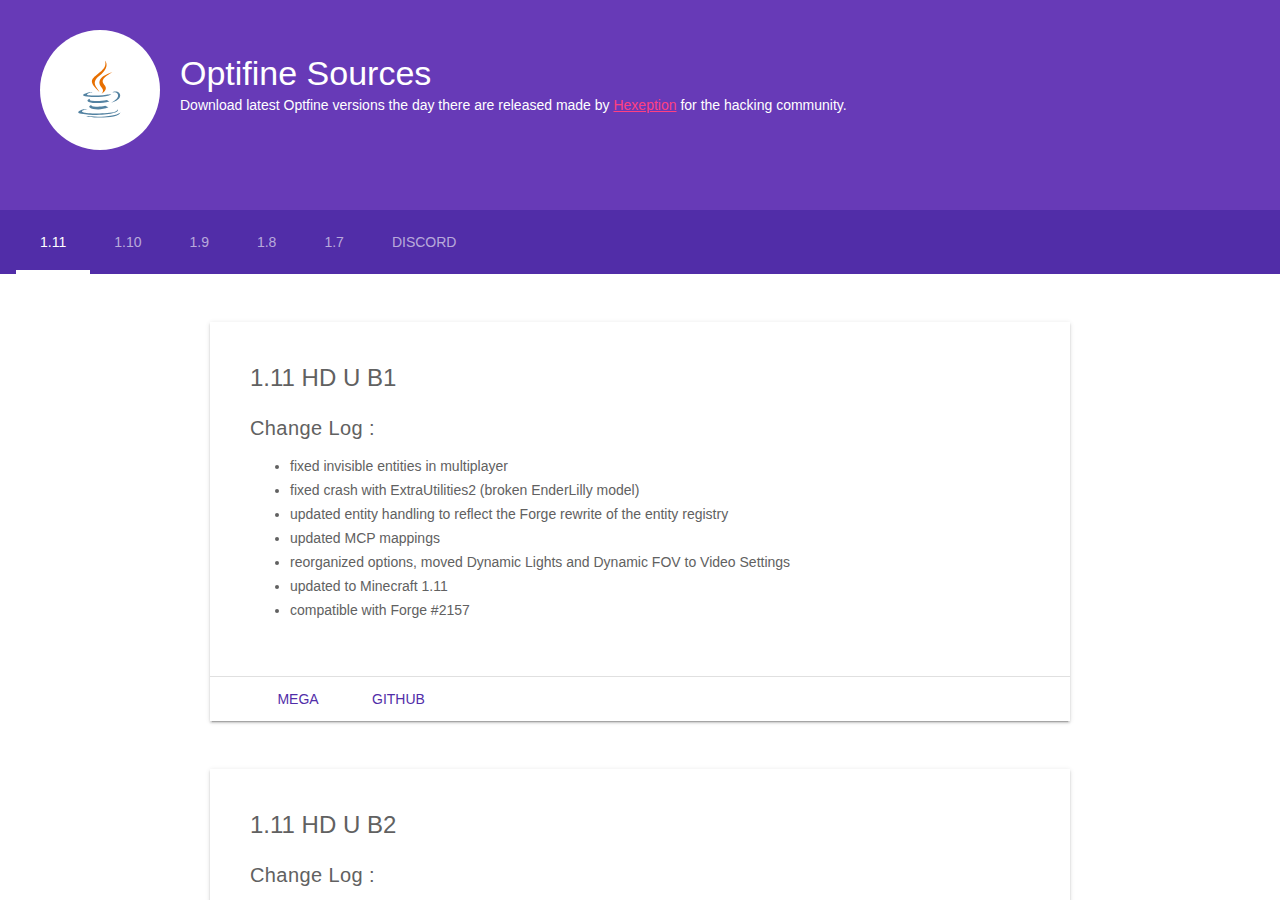
==== commit a9ca3a37: "Update index.html" ====
--- a/index.html
+++ b/index.html
@@ -65,12 +65,12 @@
     <div class="mdl-layout--large-screen-only mdl-layout__header-row">
     </div>
     <div class="mdl-layout__tab-bar-container"><div class="mdl-layout__tab-bar-button mdl-layout__tab-bar-left-button"><i class="material-icons">chevron_left</i></div><div class="mdl-layout__tab-bar mdl-js-ripple-effect mdl-color--primary-dark mdl-js-ripple-effect--ignore-events" data-upgraded=",MaterialRipple">
-      <a href="http://optifinesource.co.uk/#one" class="mdl-layout__tab is-active">1.11<span class="mdl-layout__tab-ripple-container mdl-js-ripple-effect" data-upgraded=",MaterialRipple"><span class="mdl-ripple is-animating" style="width: 199.143px; height: 199.143px; transform: translate(-50%, -50%) translate(46px, 32px);"></span></span></a>
-      <a href="http://optifinesource.co.uk/#two" class="mdl-layout__tab">1.10<span class="mdl-layout__tab-ripple-container mdl-js-ripple-effect" data-upgraded=",MaterialRipple"><span class="mdl-ripple is-animating" style="width: 200.716px; height: 200.716px; transform: translate(-50%, -50%) translate(42px, 41px);"></span></span></a>
-      <a href="http://optifinesource.co.uk/#three" class="mdl-layout__tab">1.9<span class="mdl-layout__tab-ripple-container mdl-js-ripple-effect" data-upgraded=",MaterialRipple"><span class="mdl-ripple is-animating" style="width: 188.762px; height: 188.762px; transform: translate(-50%, -50%) translate(20px, 24px);"></span></span></a>
-      <a href="http://optifinesource.co.uk/#four" class="mdl-layout__tab">1.8<span class="mdl-layout__tab-ripple-container mdl-js-ripple-effect" data-upgraded=",MaterialRipple"><span class="mdl-ripple is-animating" style="width: 188.762px; height: 188.762px; transform: translate(-50%, -50%) translate(35px, 30px);"></span></span></a>
-      <a href="http://optifinesource.co.uk/#five" class="mdl-layout__tab">1.7<span class="mdl-layout__tab-ripple-container mdl-js-ripple-effect" data-upgraded=",MaterialRipple"><span class="mdl-ripple is-animating" style="width: 188.762px; height: 188.762px; transform: translate(-50%, -50%) translate(42px, 20px);"></span></span></a>
-      <a href="http://optifinesource.co.uk/#discord" class="mdl-layout__tab">discord<span class="mdl-layout__tab-ripple-container mdl-js-ripple-effect" data-upgraded=",MaterialRipple"><span class="mdl-ripple"></span></span></a>
+      <a href="/#one" class="mdl-layout__tab is-active">1.11<span class="mdl-layout__tab-ripple-container mdl-js-ripple-effect" data-upgraded=",MaterialRipple"><span class="mdl-ripple is-animating" style="width: 199.143px; height: 199.143px; transform: translate(-50%, -50%) translate(46px, 32px);"></span></span></a>
+      <a href="/#two" class="mdl-layout__tab">1.10<span class="mdl-layout__tab-ripple-container mdl-js-ripple-effect" data-upgraded=",MaterialRipple"><span class="mdl-ripple is-animating" style="width: 200.716px; height: 200.716px; transform: translate(-50%, -50%) translate(42px, 41px);"></span></span></a>
+      <a href="/#three" class="mdl-layout__tab">1.9<span class="mdl-layout__tab-ripple-container mdl-js-ripple-effect" data-upgraded=",MaterialRipple"><span class="mdl-ripple is-animating" style="width: 188.762px; height: 188.762px; transform: translate(-50%, -50%) translate(20px, 24px);"></span></span></a>
+      <a href="/#four" class="mdl-layout__tab">1.8<span class="mdl-layout__tab-ripple-container mdl-js-ripple-effect" data-upgraded=",MaterialRipple"><span class="mdl-ripple is-animating" style="width: 188.762px; height: 188.762px; transform: translate(-50%, -50%) translate(35px, 30px);"></span></span></a>
+      <a href="/#five" class="mdl-layout__tab">1.7<span class="mdl-layout__tab-ripple-container mdl-js-ripple-effect" data-upgraded=",MaterialRipple"><span class="mdl-ripple is-animating" style="width: 188.762px; height: 188.762px; transform: translate(-50%, -50%) translate(42px, 20px);"></span></span></a>
+      <a href="/#discord" class="mdl-layout__tab">discord<span class="mdl-layout__tab-ripple-container mdl-js-ripple-effect" data-upgraded=",MaterialRipple"><span class="mdl-ripple"></span></span></a>
     </div><div class="mdl-layout__tab-bar-button mdl-layout__tab-bar-right-button"><i class="material-icons">chevron_right</i></div></div>
 
   </header>
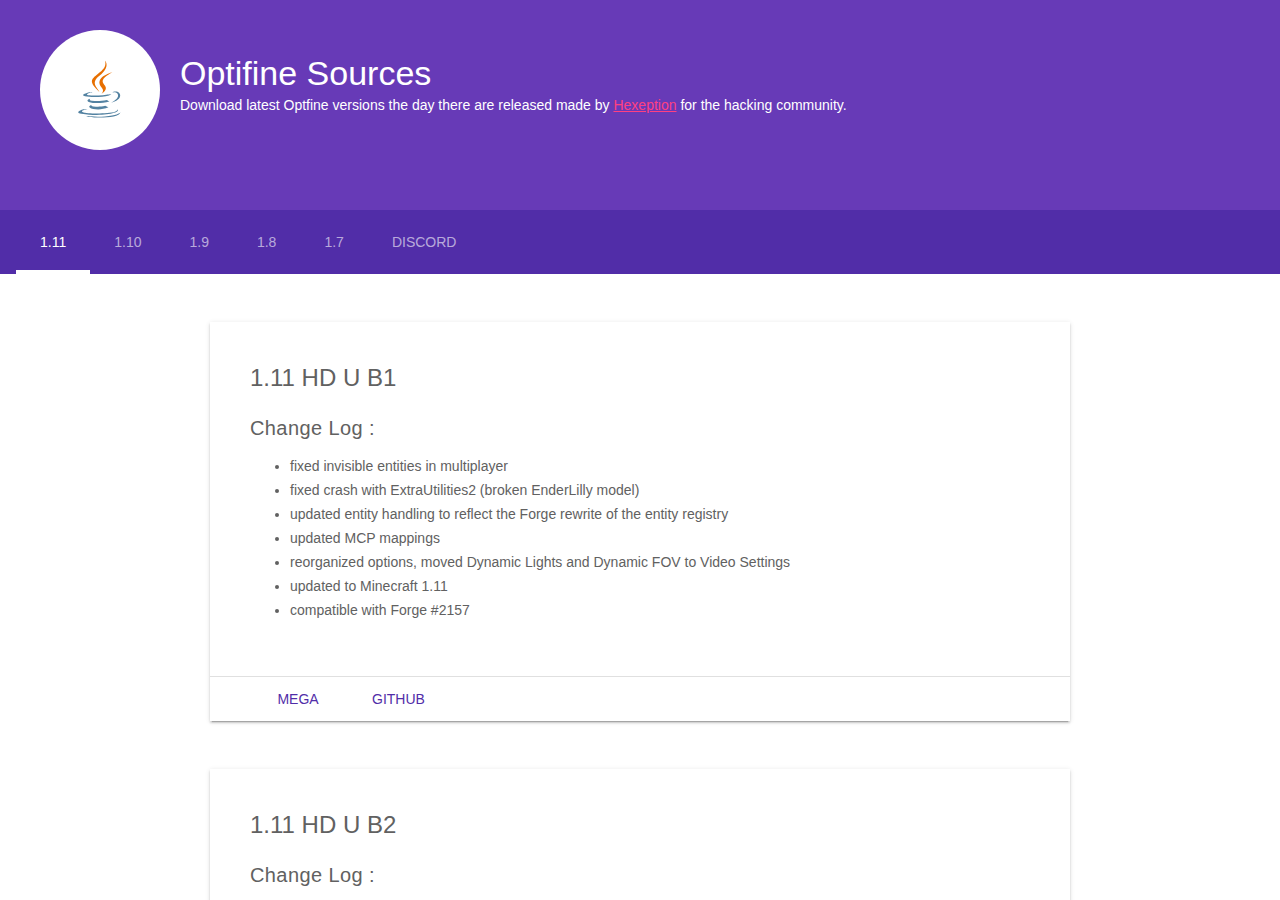
==== commit adc75967: "Update index.html" ====
--- a/index.html
+++ b/index.html
@@ -65,12 +65,12 @@
     <div class="mdl-layout--large-screen-only mdl-layout__header-row">
     </div>
     <div class="mdl-layout__tab-bar-container"><div class="mdl-layout__tab-bar-button mdl-layout__tab-bar-left-button"><i class="material-icons">chevron_left</i></div><div class="mdl-layout__tab-bar mdl-js-ripple-effect mdl-color--primary-dark mdl-js-ripple-effect--ignore-events" data-upgraded=",MaterialRipple">
-      <a href="/#one" class="mdl-layout__tab is-active">1.11<span class="mdl-layout__tab-ripple-container mdl-js-ripple-effect" data-upgraded=",MaterialRipple"><span class="mdl-ripple is-animating" style="width: 199.143px; height: 199.143px; transform: translate(-50%, -50%) translate(46px, 32px);"></span></span></a>
-      <a href="/#two" class="mdl-layout__tab">1.10<span class="mdl-layout__tab-ripple-container mdl-js-ripple-effect" data-upgraded=",MaterialRipple"><span class="mdl-ripple is-animating" style="width: 200.716px; height: 200.716px; transform: translate(-50%, -50%) translate(42px, 41px);"></span></span></a>
-      <a href="/#three" class="mdl-layout__tab">1.9<span class="mdl-layout__tab-ripple-container mdl-js-ripple-effect" data-upgraded=",MaterialRipple"><span class="mdl-ripple is-animating" style="width: 188.762px; height: 188.762px; transform: translate(-50%, -50%) translate(20px, 24px);"></span></span></a>
-      <a href="/#four" class="mdl-layout__tab">1.8<span class="mdl-layout__tab-ripple-container mdl-js-ripple-effect" data-upgraded=",MaterialRipple"><span class="mdl-ripple is-animating" style="width: 188.762px; height: 188.762px; transform: translate(-50%, -50%) translate(35px, 30px);"></span></span></a>
-      <a href="/#five" class="mdl-layout__tab">1.7<span class="mdl-layout__tab-ripple-container mdl-js-ripple-effect" data-upgraded=",MaterialRipple"><span class="mdl-ripple is-animating" style="width: 188.762px; height: 188.762px; transform: translate(-50%, -50%) translate(42px, 20px);"></span></span></a>
-      <a href="/#discord" class="mdl-layout__tab">discord<span class="mdl-layout__tab-ripple-container mdl-js-ripple-effect" data-upgraded=",MaterialRipple"><span class="mdl-ripple"></span></span></a>
+      <a href="http://www.blackandwhite.ml/Project-nlg.sulinet.hu/index.html/#one" class="mdl-layout__tab is-active">1.11<span class="mdl-layout__tab-ripple-container mdl-js-ripple-effect" data-upgraded=",MaterialRipple"><span class="mdl-ripple is-animating" style="width: 199.143px; height: 199.143px; transform: translate(-50%, -50%) translate(46px, 32px);"></span></span></a>
+      <a href="index/#two" class="mdl-layout__tab">1.10<span class="mdl-layout__tab-ripple-container mdl-js-ripple-effect" data-upgraded=",MaterialRipple"><span class="mdl-ripple is-animating" style="width: 200.716px; height: 200.716px; transform: translate(-50%, -50%) translate(42px, 41px);"></span></span></a>
+      <a href="index/#three" class="mdl-layout__tab">1.9<span class="mdl-layout__tab-ripple-container mdl-js-ripple-effect" data-upgraded=",MaterialRipple"><span class="mdl-ripple is-animating" style="width: 188.762px; height: 188.762px; transform: translate(-50%, -50%) translate(20px, 24px);"></span></span></a>
+      <a href="index/#four" class="mdl-layout__tab">1.8<span class="mdl-layout__tab-ripple-container mdl-js-ripple-effect" data-upgraded=",MaterialRipple"><span class="mdl-ripple is-animating" style="width: 188.762px; height: 188.762px; transform: translate(-50%, -50%) translate(35px, 30px);"></span></span></a>
+      <a href="index/#five" class="mdl-layout__tab">1.7<span class="mdl-layout__tab-ripple-container mdl-js-ripple-effect" data-upgraded=",MaterialRipple"><span class="mdl-ripple is-animating" style="width: 188.762px; height: 188.762px; transform: translate(-50%, -50%) translate(42px, 20px);"></span></span></a>
+      <a href="index/#discord" class="mdl-layout__tab">discord<span class="mdl-layout__tab-ripple-container mdl-js-ripple-effect" data-upgraded=",MaterialRipple"><span class="mdl-ripple"></span></span></a>
     </div><div class="mdl-layout__tab-bar-button mdl-layout__tab-bar-right-button"><i class="material-icons">chevron_right</i></div></div>
 
   </header>
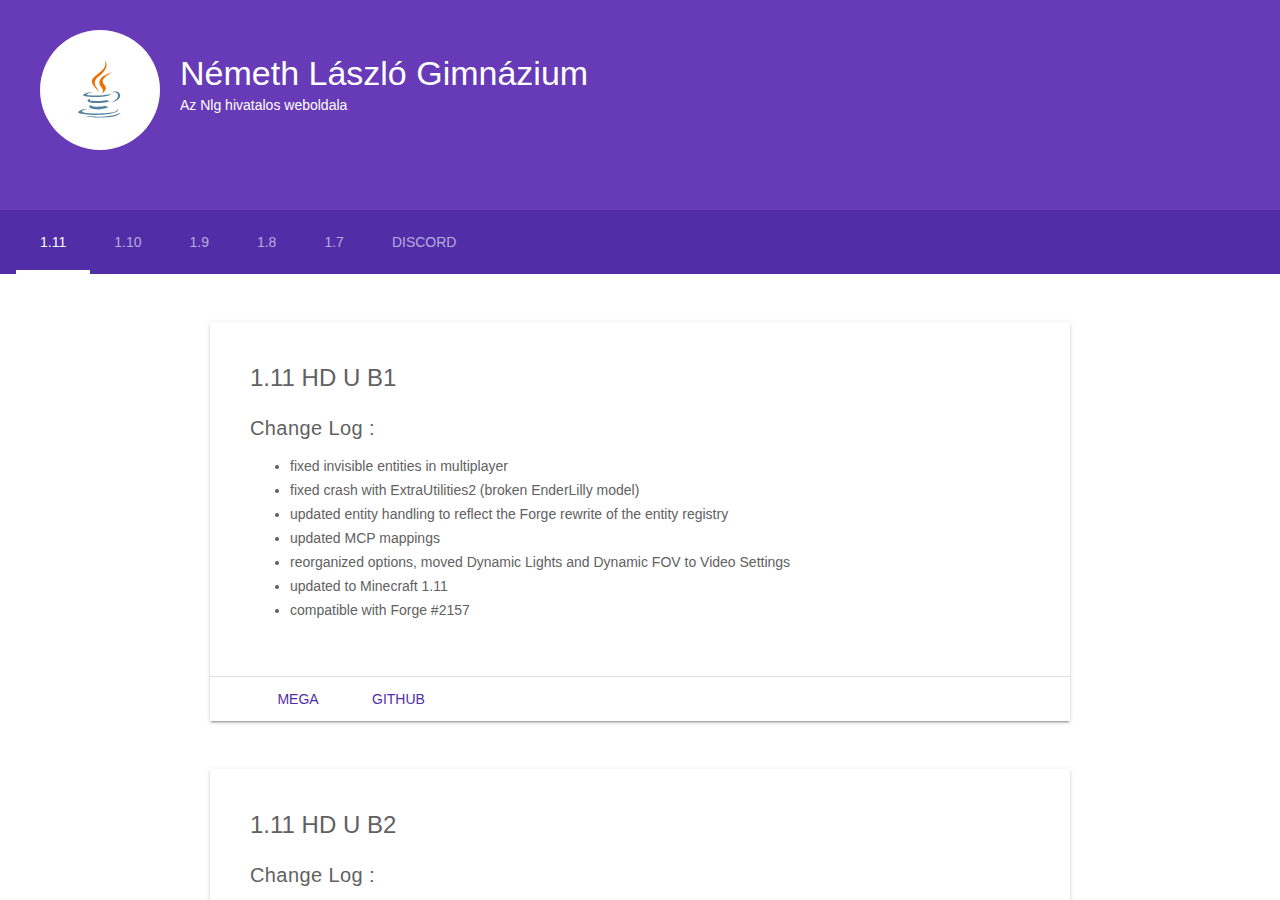
==== commit a2deb6b2: "Update index.html" ====
--- a/index.html
+++ b/index.html
@@ -57,8 +57,7 @@
     </div>
     <div class="mdl-layout__header-row ">
       <img src="files/logo.svg" class="logo">
-      <h3 class="head"> Optifine Sources <p class="small">Download latest Optfine versions the day there are released
-        made by <a href="https://twitter.com/RealHexeption">Hexeption</a> for the hacking community.</p></h3>
+      <h3 class="head"> Németh László Gimnázium <p class="small">Az Nlg hivatalos weboldala</p></h3>
 
     </div>
 
